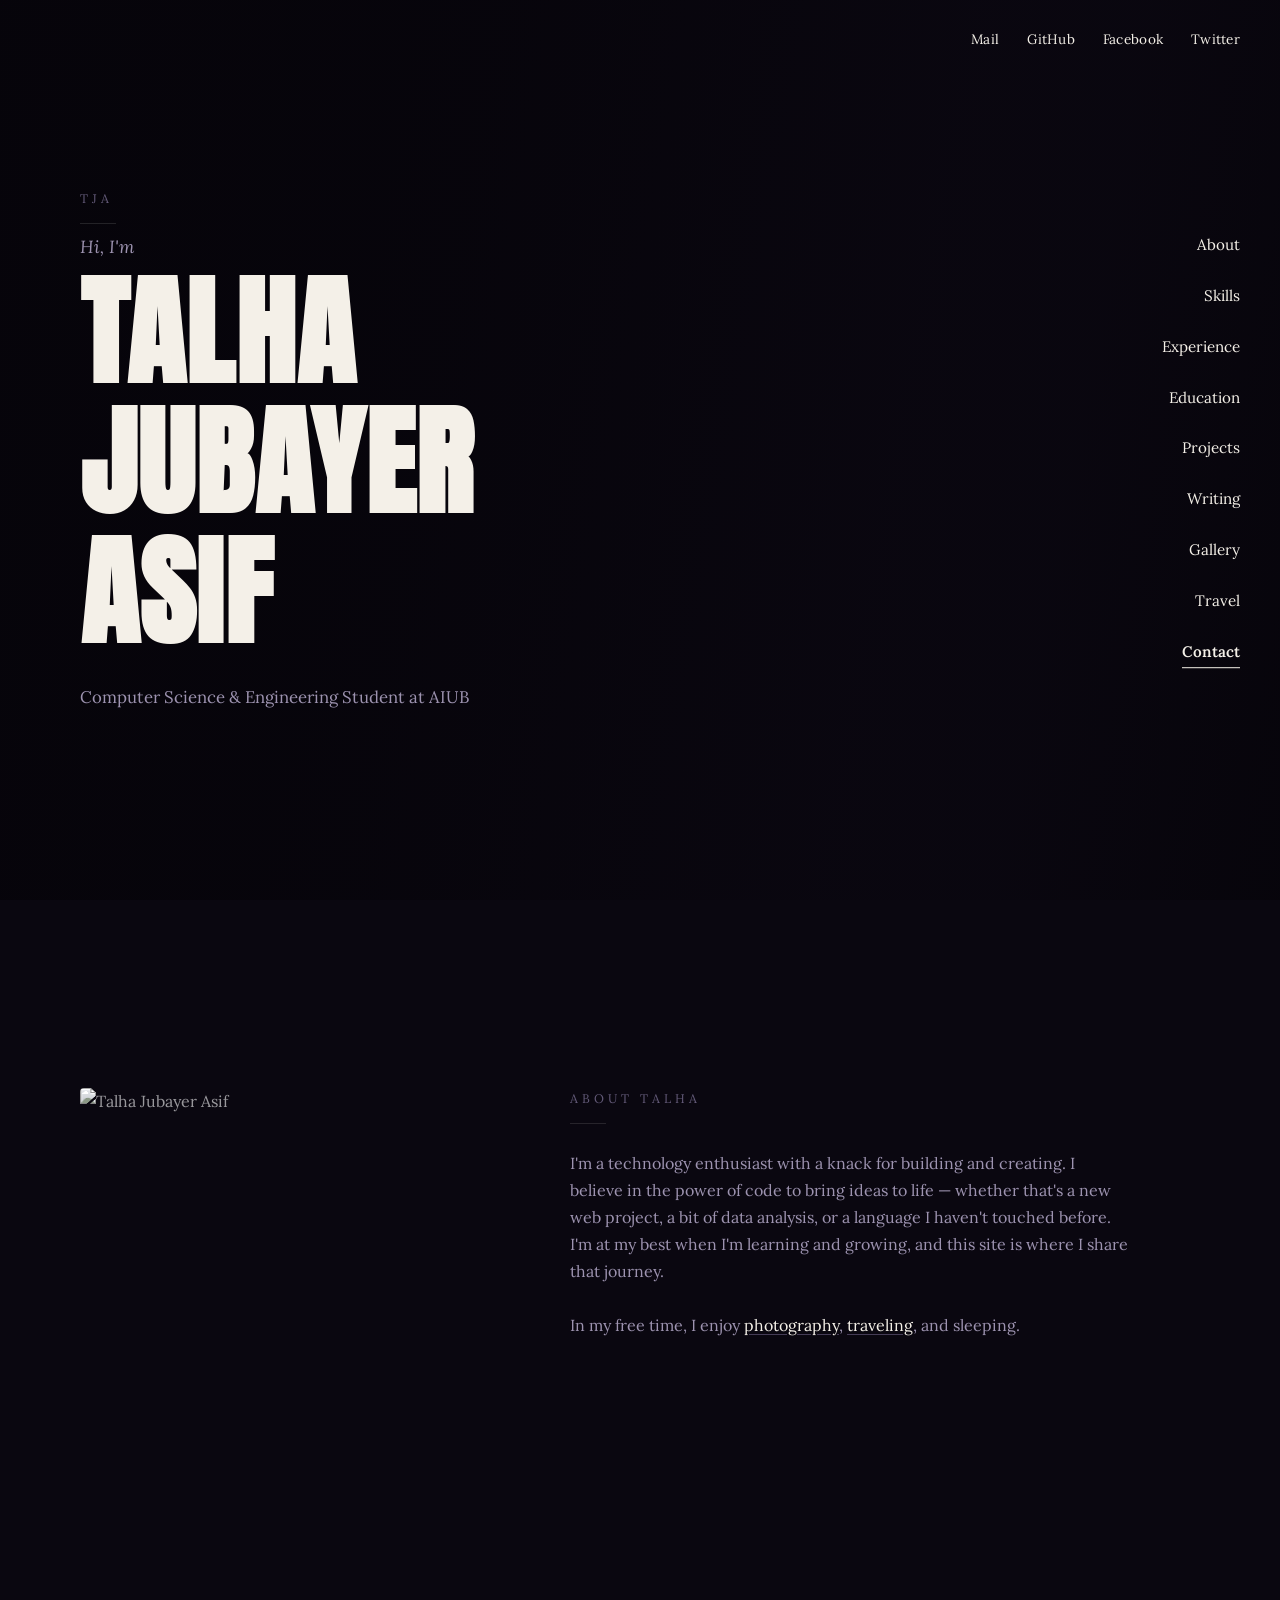
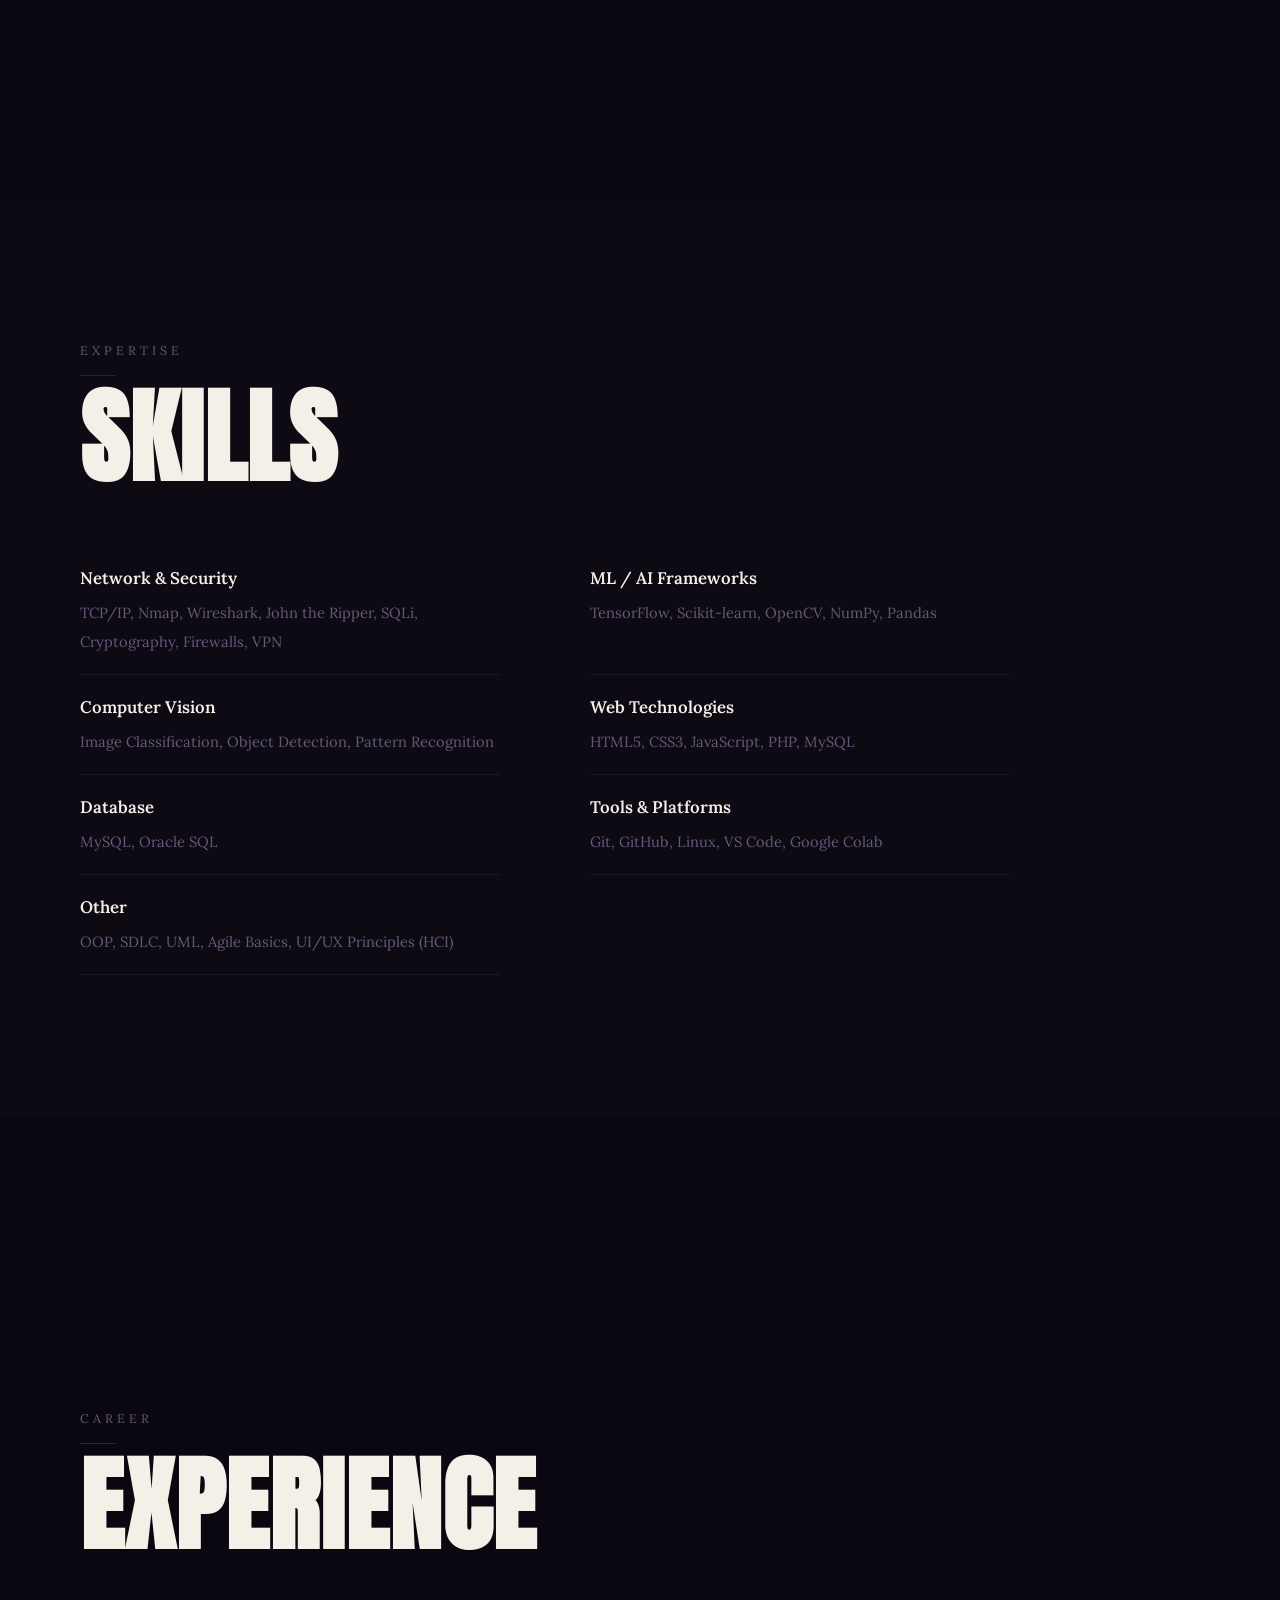
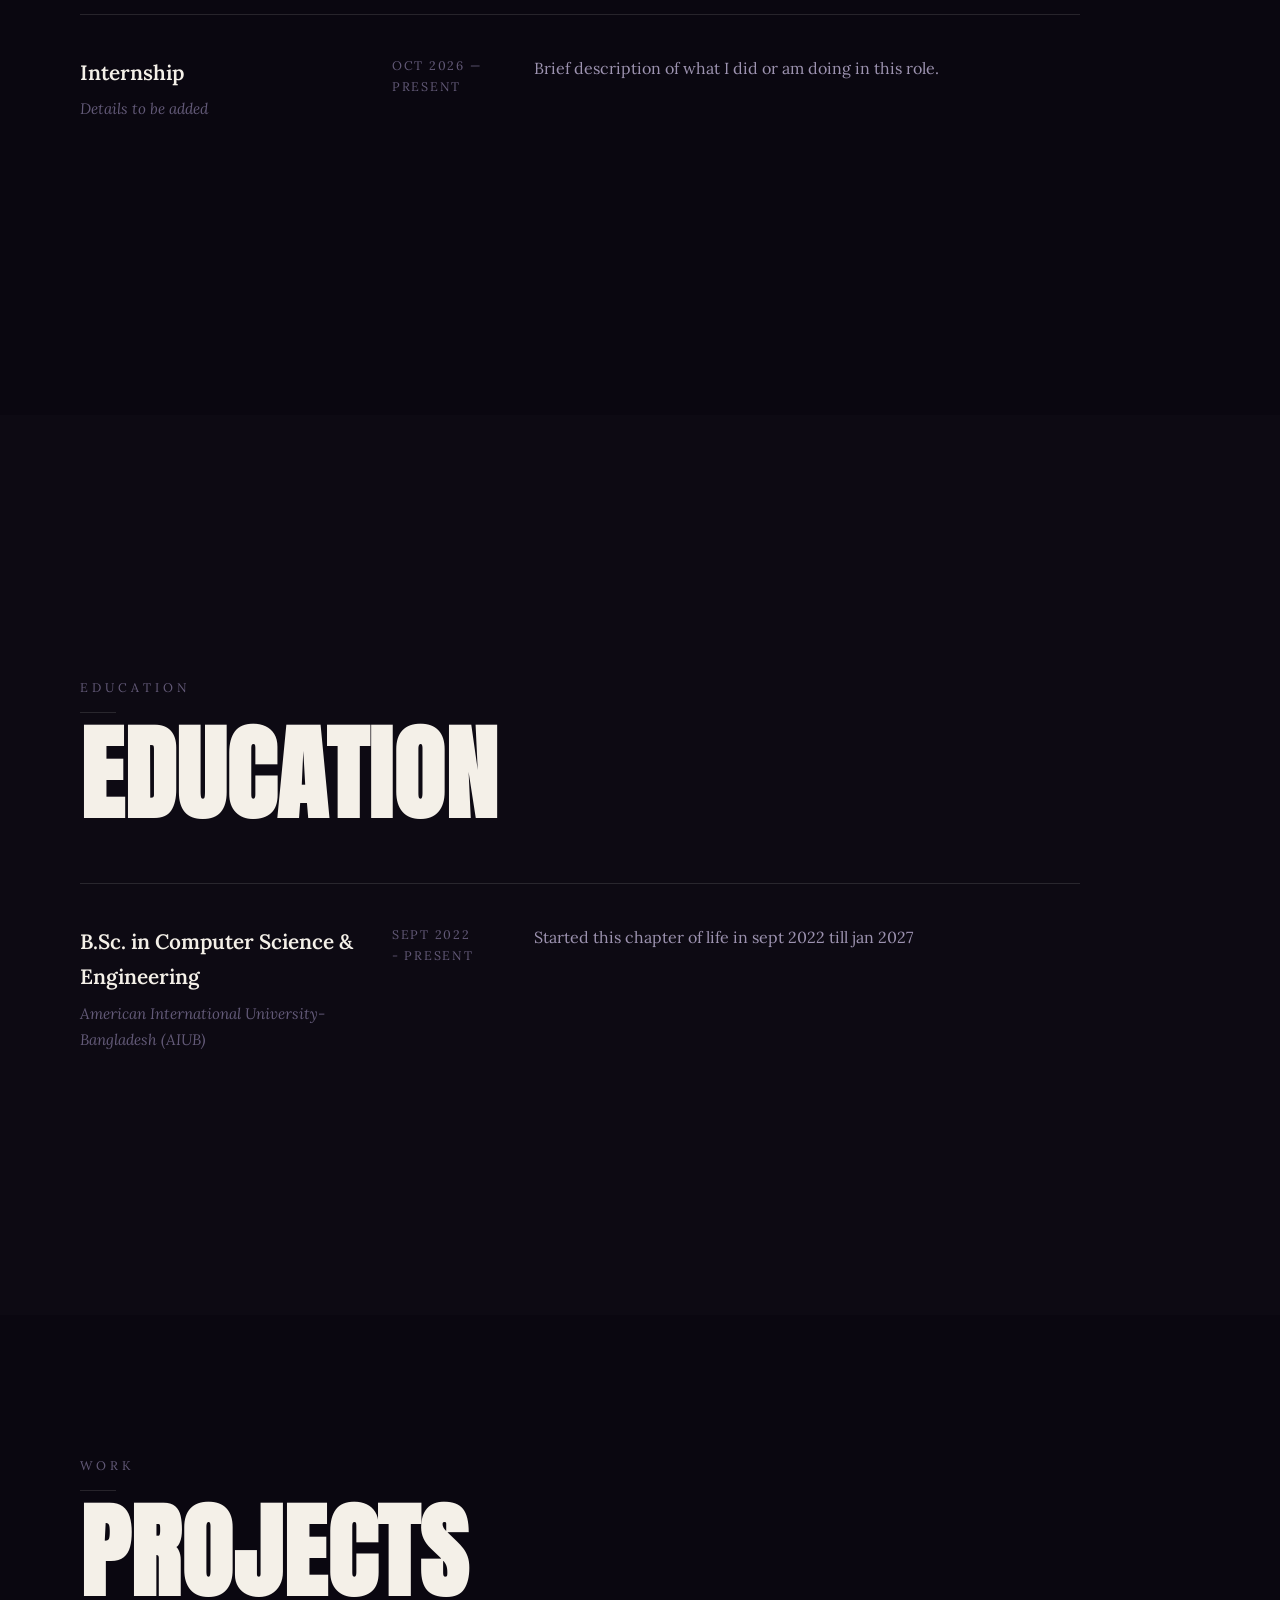
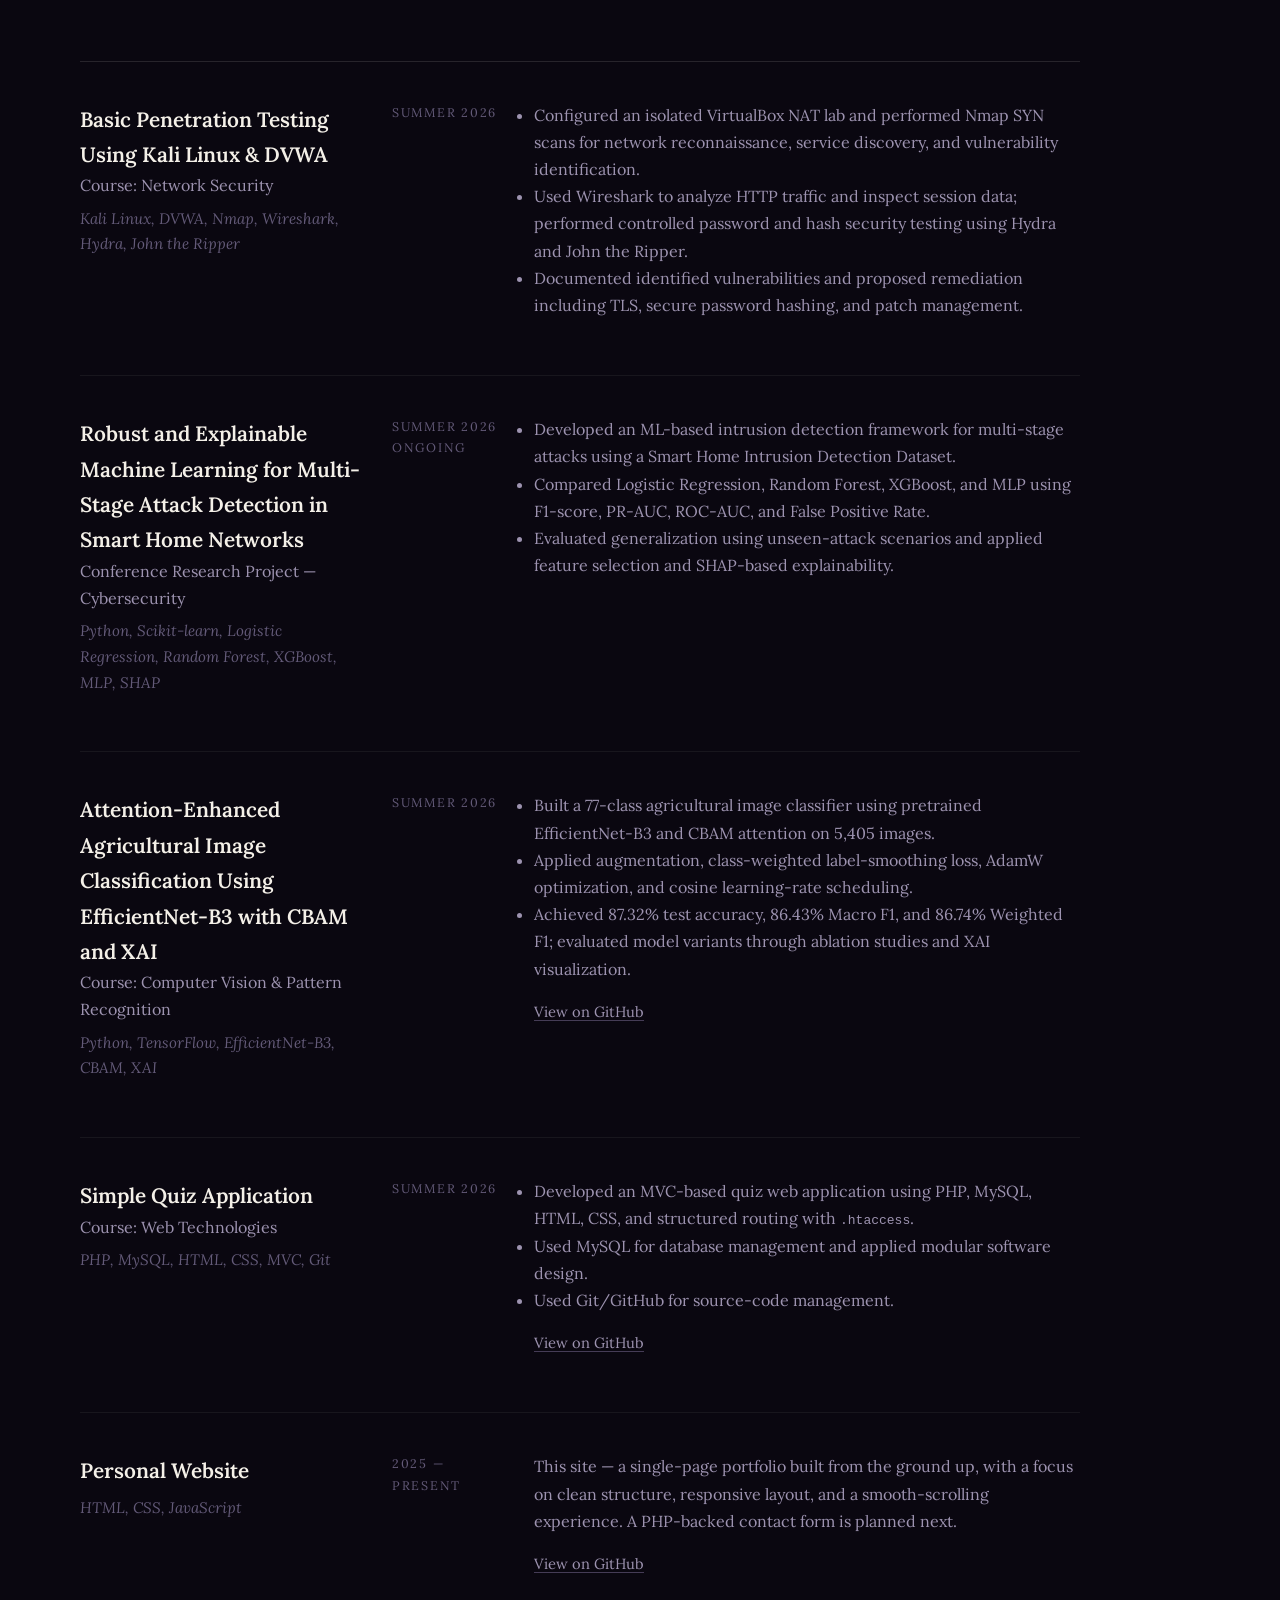
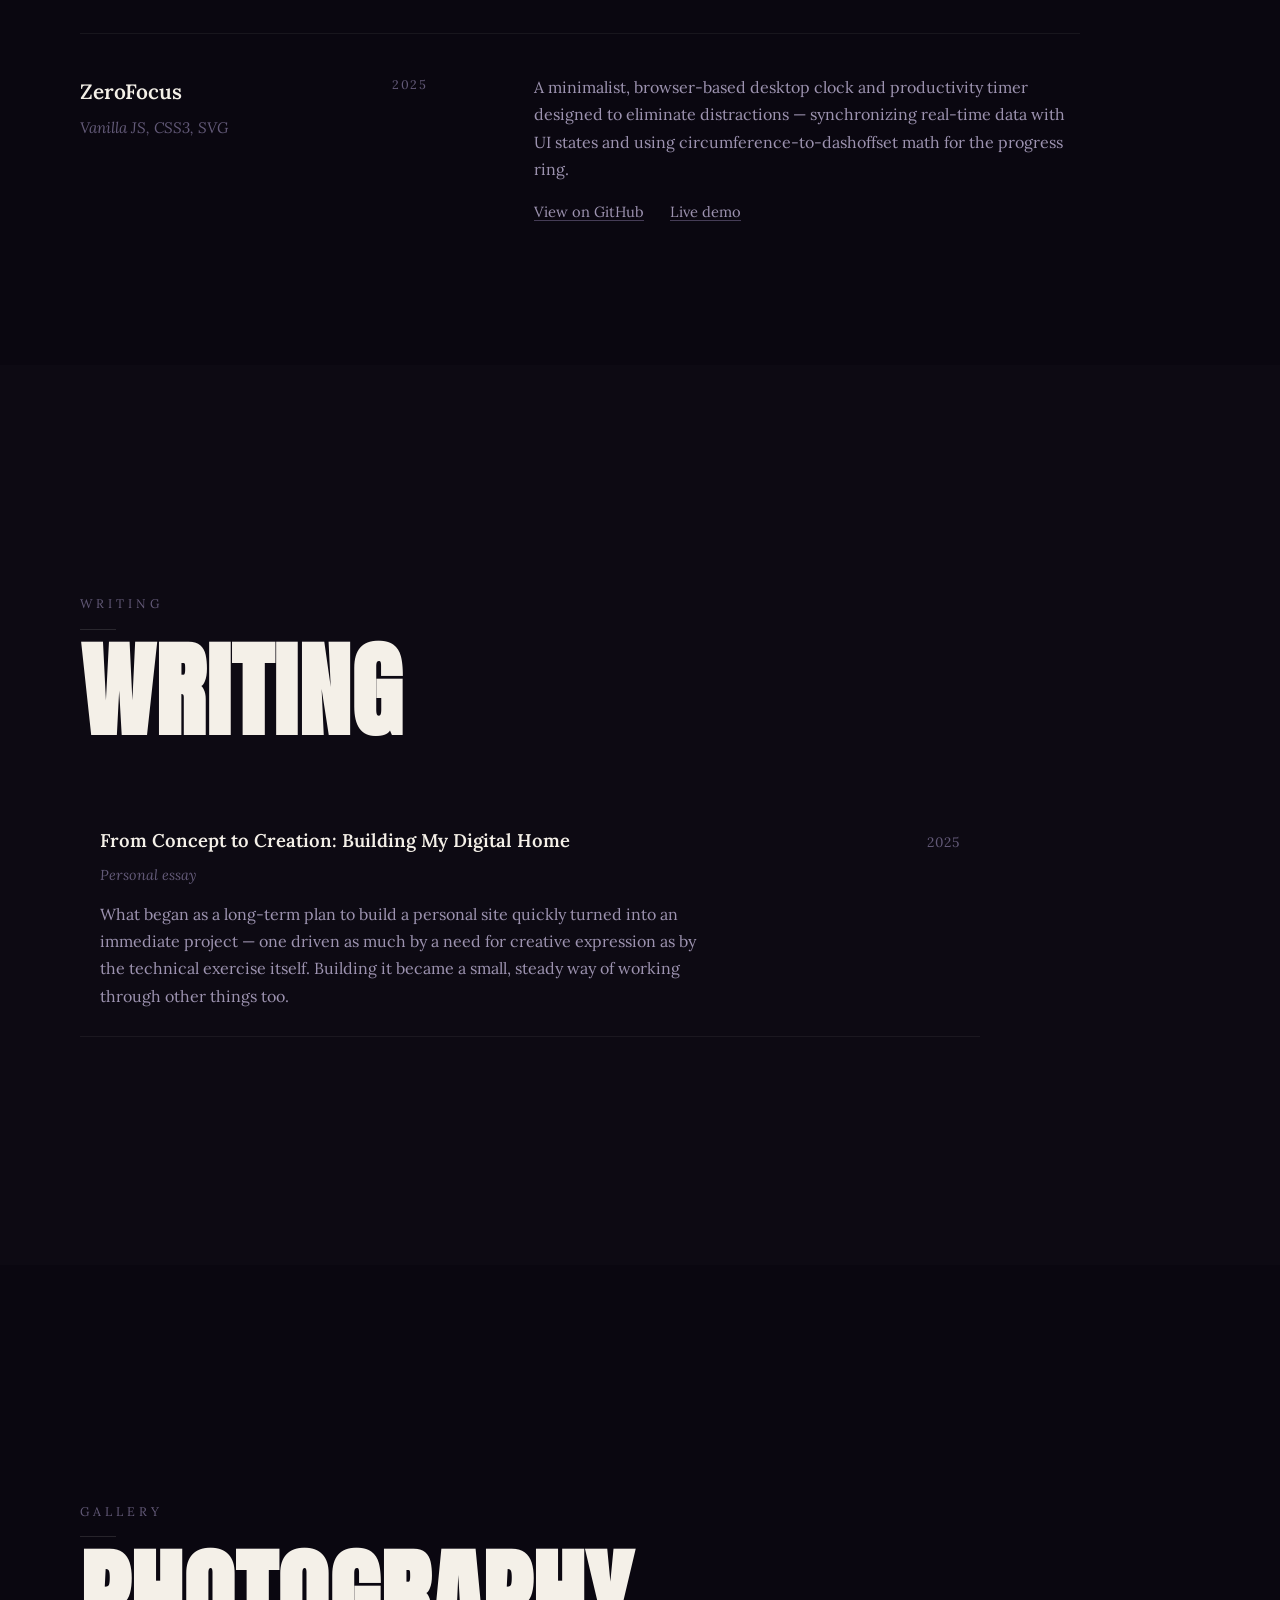
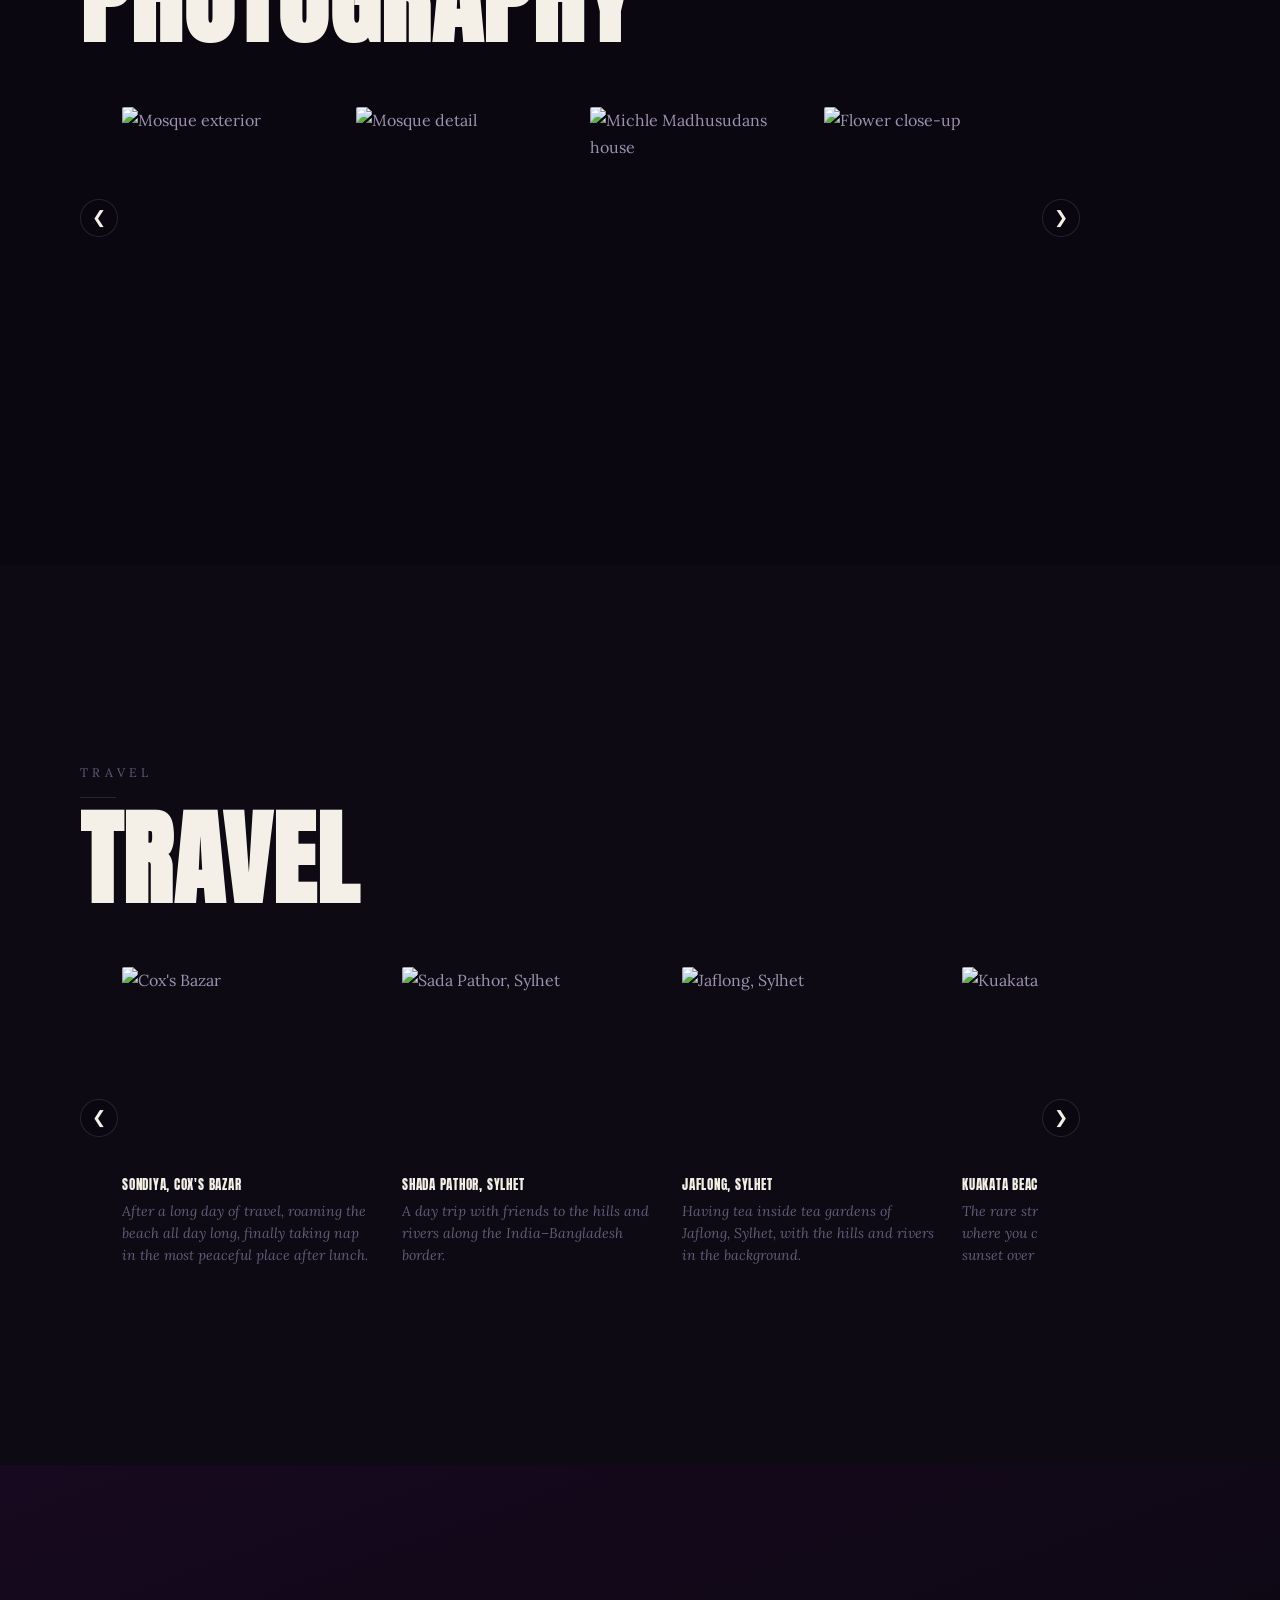
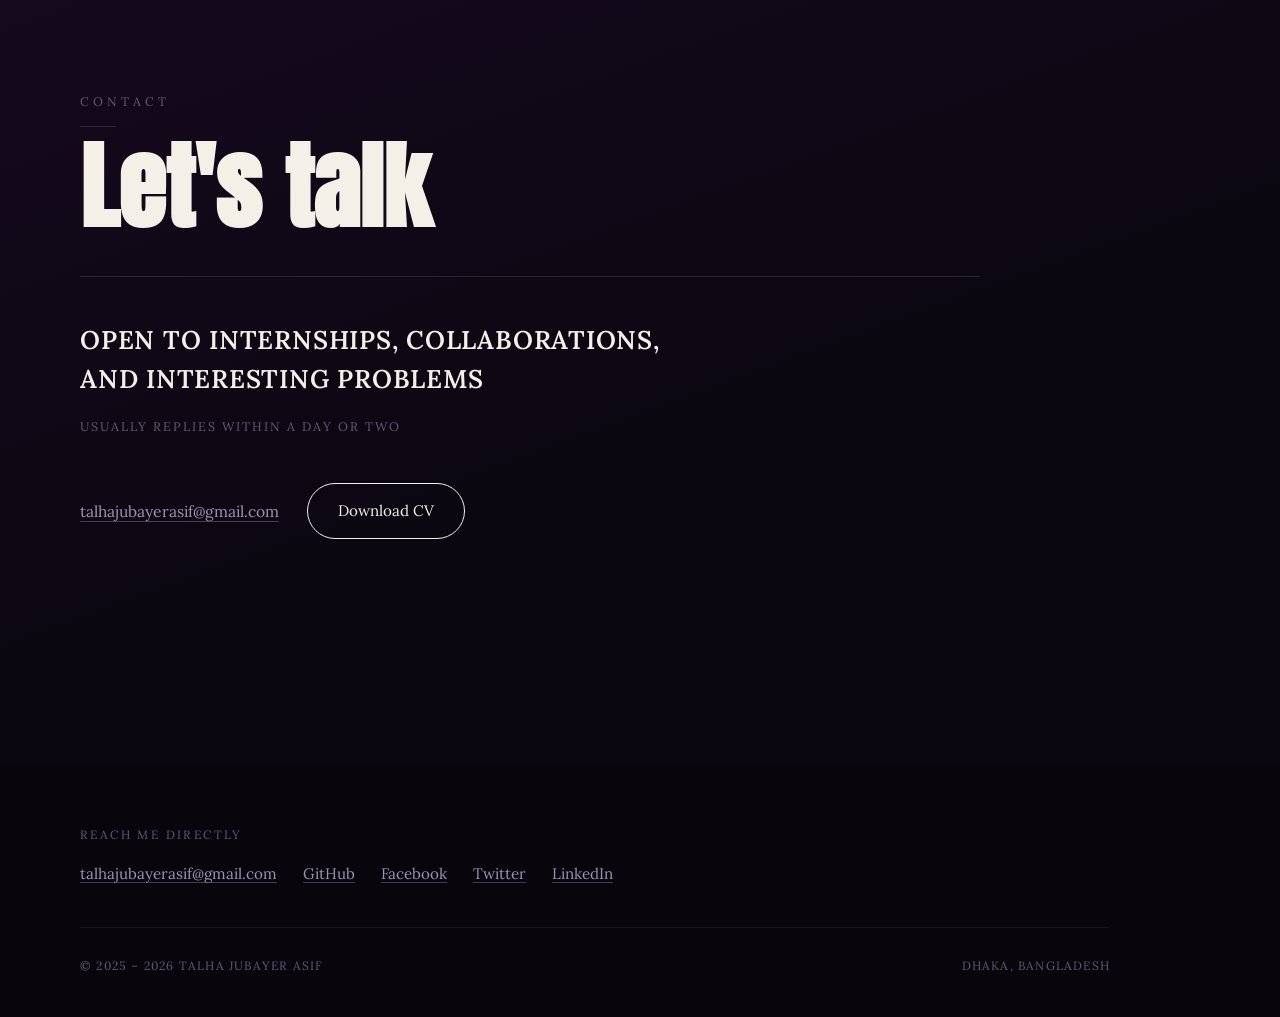
==== index.html @ 2d9beb04 "New style for personal website" ====
<!DOCTYPE html>
<html lang="en">
<head>
    <meta charset="UTF-8">
    <meta name="viewport" content="width=device-width, initial-scale=1.0">
    <title>Talha Jubayer Asif</title>
    <meta name="description" content="Personal portfolio of Talha Jubayer Asif — CSE student at AIUB, showcasing web projects including this site and ZeroFocus.">
    <meta property="og:title" content="Talha Jubayer Asif">
    <meta property="og:description" content="Personal portfolio showcasing my web projects and journey in technology.">
    <link rel="icon" type="image/png" href="images/logo.png">
    <link rel="stylesheet" href="Style.css">
</head>
<body>

    <!-- Top-right contact strip -->
    <div class="top-links">
        <a href="mailto:talhajubayerasif@gmail.com">Mail</a>
        <a href="https://github.com/talhajubayerasif" target="_blank">GitHub</a>
        <a href="https://www.facebook.com/fbtja" target="_blank">Facebook</a>
        <a href="https://twitter.com/tweetTJA" target="_blank">Twitter</a>
    </div>

    <!-- Desktop side navigation -->
    <nav class="side-nav">
        <a href="#about">About</a>
        <a href="#skills">Skills</a>
        <a href="#experience">Experience</a>
        <a href="#education">Education</a>
        <a href="#projects">Projects</a>
        <a href="#writing">Writing</a>
        <a href="#gallery">Gallery</a>
        <a href="#travel">Travel</a>
        <a href="#contact">Contact</a>
    </nav>

    <!-- Mobile navigation -->
    <nav class="mobile-nav">
        <a href="#about">About</a>
        <a href="#skills">Skills</a>
        <a href="#experience">Experience</a>
        <a href="#education">Education</a>
        <a href="#projects">Projects</a>
        <a href="#writing">Writing</a>
        <a href="#gallery">Gallery</a>
        <a href="#travel">Travel</a>
        <a href="#contact">Contact</a>
    </nav>

    <!-- Hero -->
    <section id="home">
        <div class="hero-inner">
            <span class="eyebrow hero-mark">TJA</span>
            <p class="hero-lead">Hi, I'm</p>
            <h1 class="hero-name">Talha<br>Jubayer<br>Asif</h1>
            <p class="hero-tagline">Computer Science & Engineering Student at AIUB</p>
        </div>
    </section>

    <!-- About -->
    <section id="about">
        <div class="about-layout">
            <div class="about-photo">
                <img src="images/Background.jpg" alt="Talha Jubayer Asif">
            </div>
            <div class="about-copy">
                <span class="eyebrow">About Talha</span>
                <p>I'm a technology enthusiast with a knack for building and creating. I believe in the power of code to bring ideas to life — whether that's a new web project, a bit of data analysis, or a language I haven't touched before. I'm at my best when I'm learning and growing, and this site is where I share that journey.</p>
                <p>In my free time, I enjoy <a class="inline-link" href="#gallery">photography</a>, <a class="inline-link" href="#travel">traveling</a>, and sleeping.</p>
            </div>
        </div>
    </section>

    <!-- Skills -->
    <section id="skills">
        <span class="eyebrow">Expertise</span>
        <h2 class="section-title">Skills</h2>
        <div class="skills-grid">
            <div class="skill-row">
                <strong>Network &amp; Security</strong>
                <span>TCP/IP, Nmap, Wireshark, John the Ripper, SQLi, Cryptography, Firewalls, VPN</span>
            </div>
            <div class="skill-row">
                <strong>ML / AI Frameworks</strong>
                <span>TensorFlow, Scikit-learn, OpenCV, NumPy, Pandas</span>
            </div>
            <div class="skill-row">
                <strong>Computer Vision</strong>
                <span>Image Classification, Object Detection, Pattern Recognition</span>
            </div>
            <div class="skill-row">
                <strong>Web Technologies</strong>
                <span>HTML5, CSS3, JavaScript, PHP, MySQL</span>
            </div>
            <div class="skill-row">
                <strong>Database</strong>
                <span>MySQL, Oracle SQL</span>
            </div>
            <div class="skill-row">
                <strong>Tools &amp; Platforms</strong>
                <span>Git, GitHub, Linux, VS Code, Google Colab</span>
            </div>
            <div class="skill-row">
                <strong>Other</strong>
                <span>OOP, SDLC, UML, Agile Basics, UI/UX Principles (HCI)</span>
            </div>
        </div>
    </section>

    <!-- Experience -->
    <section id="experience">
        <span class="eyebrow">Career</span>
        <h2 class="section-title">Experience</h2>
        <div class="entry-list">
            <div class="entry">
                <div>
                    <div class="entry-role">Internship</div>
                    <div class="entry-org">Details to be added</div>
                </div>
                <div class="entry-date">Oct 2026 —<br>Present</div>
                <div class="entry-body">
                    <p>Brief description of what I did or am doing in this role.</p>
                </div>
            </div>
        </div>
    </section>

    <!-- Education -->
    <section id="education">
        <span class="eyebrow">Education</span>
        <h2 class="section-title">Education</h2>
        <div class="entry-list">
            <div class="entry">
                <div>
                    <div class="entry-role">B.Sc. in Computer Science &amp; Engineering</div>
                    <div class="entry-org"><a href="https://www.aiub.edu" target="_blank">American International University-Bangladesh (AIUB)</style></a></div>
                </div>
                <div class="entry-date">Sept 2022<br> - Present</div>
                <div class="entry-body">
                    <p>Started this chapter of life in sept 2022 till jan 2027 </p>
                </div>
            </div>
        </div>
    </section>

    <!-- Projects -->
    <section id="projects">
        <span class="eyebrow">Work</span>
        <h2 class="section-title">Projects</h2>
        <div class="entry-list">
        <!-- Project 1 -->
        <div class="entry">
            <div>
                <div class="entry-role">
                    Basic Penetration Testing Using Kali Linux &amp; DVWA
                </div>

                <div class="project-context">
                    Course: Network Security
                </div>
                <div class="entry-org">
                    Kali Linux, DVWA, Nmap, Wireshark, Hydra, John the Ripper
                </div>
            </div>

            <div class="entry-date">
                Summer 2026
            </div>

            <div class="entry-body">
                <ul>
                    <li>
                        Configured an isolated VirtualBox NAT lab and performed
                        Nmap SYN scans for network reconnaissance, service
                        discovery, and vulnerability identification.
                    </li>
                    <li>
                        Used Wireshark to analyze HTTP traffic and inspect session
                        data; performed controlled password and hash security
                        testing using Hydra and John the Ripper.
                    </li>
                    <li>
                        Documented identified vulnerabilities and proposed
                        remediation including TLS, secure password hashing,
                        and patch management.
                    </li>
                </ul>
            </div>
        </div>

        <!-- Project 2 -->
        <div class="entry">
            <div>
                <div class="entry-role">
                    Robust and Explainable Machine Learning for Multi-Stage Attack Detection in Smart Home Networks
                </div>
                <div class="project-context">
                    Conference Research Project — Cybersecurity
                </div>
                <div class="entry-org">
                    Python, Scikit-learn, Logistic Regression, Random Forest, XGBoost, MLP, SHAP
                </div>
            </div>

            <div class="entry-date">
                Summer 2026<br>
                Ongoing
            </div>

            <div class="entry-body">
                <ul>
                    <li>
                        Developed an ML-based intrusion detection framework for
                        multi-stage attacks using a Smart Home Intrusion
                        Detection Dataset.
                    </li>
                    <li>
                        Compared Logistic Regression, Random Forest, XGBoost,
                        and MLP using F1-score, PR-AUC, ROC-AUC, and False
                        Positive Rate.
                    </li>
                    <li>
                        Evaluated generalization using unseen-attack scenarios
                        and applied feature selection and SHAP-based
                        explainability.
                    </li>
                </ul>
            </div>
        </div>


        <!-- Project 3 -->
        <div class="entry">
            <div>
                <div class="entry-role">
                    Attention-Enhanced Agricultural Image Classification Using EfficientNet-B3 with CBAM and XAI
                </div>
                <div class="project-context">
                    Course: Computer Vision &amp; Pattern Recognition
                </div>
                <div class="entry-org">
                    Python, TensorFlow, EfficientNet-B3, CBAM, XAI
                </div>
            </div>

            <div class="entry-date">
                Summer 2026
            </div>

            <div class="entry-body">
                <ul>
                    <li>
                        Built a 77-class agricultural image classifier using
                        pretrained EfficientNet-B3 and CBAM attention on
                        5,405 images.
                    </li>
                    <li>
                        Applied augmentation, class-weighted label-smoothing
                        loss, AdamW optimization, and cosine learning-rate
                        scheduling.
                    </li>
                    <li>
                        Achieved 87.32% test accuracy, 86.43% Macro F1, and
                        86.74% Weighted F1; evaluated model variants through
                        ablation studies and XAI visualization.
                    </li>
                </ul>

                <div class="entry-links">
                    <a href="https://github.com/talhajubayerasif/cvpr"
                       target="_blank"
                       rel="noopener noreferrer">
                        View on GitHub
                    </a>
                </div>
            </div>
        </div>
        <!-- Project 4 -->
        <div class="entry">
            <div>
                <div class="entry-role">
                    Simple Quiz Application
                </div>
                <div class="project-context">
                    Course: Web Technologies
                </div>
                <div class="entry-org">
                    PHP, MySQL, HTML, CSS, MVC, Git
                </div>
            </div>

            <div class="entry-date">
                Summer 2026
            </div>

            <div class="entry-body">
                <ul>
                    <li>
                        Developed an MVC-based quiz web application using PHP,
                        MySQL, HTML, CSS, and structured routing with
                        <code>.htaccess</code>.
                    </li>
                    <li>
                        Used MySQL for database management and applied modular
                        software design.
                    </li>
                    <li>
                        Used Git/GitHub for source-code management.
                    </li>
                </ul>

                <div class="entry-links">
                    <a href="https://github.com/talhajubayerasif/Simple-Quiz-App"
                       target="_blank"
                       rel="noopener noreferrer">
                        View on GitHub
                    </a>
                </div>
            </div>
        </div>
        <!-- Project 5 -->
        <div class="entry">
                <div>
                    <div class="entry-role">Personal Website</div>
                    <div class="entry-org">HTML, CSS, JavaScript</div>
                </div>
                <div class="entry-date">2025 —<br>Present</div>
                <div class="entry-body">
                    <p>This site — a single-page portfolio built from the ground up, with a focus on clean structure, responsive layout, and a smooth-scrolling experience. A PHP-backed contact form is planned next.</p>
                    <div class="entry-links">
                        <a href="https://github.com/talhajubayerasif/Website" target="_blank">View on GitHub</a>
                    </div>
                </div>
            </div>
            <!-- Project 6 -->
            <div class="entry">
                <div>
                    <div class="entry-role">ZeroFocus</div>
                    <div class="entry-org">Vanilla JS, CSS3, SVG</div>
                </div>
                <div class="entry-date">2025</div>
                <div class="entry-body">
                    <p>A minimalist, browser-based desktop clock and productivity timer designed to eliminate distractions — synchronizing real-time data with UI states and using circumference-to-dashoffset math for the progress ring.</p>
                    <div class="entry-links">
                        <a href="https://github.com/talhajubayerasif/zerofocus" target="_blank">View on GitHub</a>
                        <a href="https://talhajubayerasif.github.io/ZeroFocus/" target="_blank">Live demo</a>
                    </div>
                </div>
            </div>
        </div>
    </section>

    <!-- Writing / Blog -->
    <section id="writing">
        <span class="eyebrow">Writing</span>
        <h2 class="section-title">Writing</h2>
        <div class="writing-list">
            <div class="writing-row">
                <div class="writing-main">
                    <h3>From Concept to Creation: Building My Digital Home</h3>
                    <span class="writing-meta">Personal essay</span>
                    <p>What began as a long-term plan to build a personal site quickly turned into an immediate project — one driven as much by a need for creative expression as by the technical exercise itself. Building it became a small, steady way of working through other things too.</p>
                </div>
                <span class="writing-year">2025</span>
            </div>
        </div>
    </section>

    <!-- Gallery -->
    <section id="gallery">
        <span class="eyebrow">Gallery</span>
        <h2 class="section-title">Photography</h2>
        <div class="carousel-wrap">
            <button class="carousel-btn carousel-prev" id="galleryPrev" aria-label="Previous photos">&#10094;</button>
            <div class="gallery-grid">
            <div class="gallery-item" data-caption="Iconic view of the mosque from the rooftop of my apartment in Khulna.">
                <img src="images/gallery/mosjid.jpg" alt="Mosque exterior" loading="lazy">
            </div>
            <div class="gallery-item" data-caption="Evining light on the mosque's minaret, captured from a distance from D block Bashundhara, Dhaka.">
                <img src="images/gallery/mosjid2.jpg" alt="Mosque detail" loading="lazy">
            </div>
            <div class="gallery-item" data-caption="Michle Madhusudans house, a heritage site in Keshabpur, Jashore, Bangladesh.">
                <img src="images/gallery/modhu.jpg" alt="Michle Madhusudans house" loading="lazy">
            </div>
            <div class="gallery-item" data-caption="A single flower, shot close, just to notice the detail.">
                <img src="images/gallery/flower.jpg" alt="Flower close-up" loading="lazy">
            </div>
            <div class="gallery-item" data-caption="View of Umbrella Canteen and C building at AIUB campus on an ordinary day between classes.">
                <img src="images/gallery/aiub1.jpg" alt=" Umbrella Canteen and C building" loading="lazy">
            </div>
            <div class="gallery-item" data-caption="Another view of Umbrella Canteen seating area at AIUB — where most of couple's journey begins.">
                <img src="images/gallery/aiub2.jpg" alt="Another view of Umbrella Canteen seating area" loading="lazy">
            </div>
             <div class="gallery-item" data-caption="Sky doing most of the work at golden hour. Lalon shah bridge, Ishwardi, Bangladesh.">
                <img src="images/gallery/sunset.jpg" alt="Sunset" loading="lazy">
            </div>
             <div class="gallery-item" data-caption="A train waiting for departure in Khulna railway station — a moment of anticipation.">
                <img src="images/gallery/train.jpg" alt="Train" loading="lazy">
            </div>
             <div class="gallery-item" data-caption="A small toy, photographed like it mattered more than it should.">
                <img src="images/gallery/toy.jpg" alt="Toy still life" loading="lazy">
            </div>
             <div class="gallery-item" data-caption="Lighting of the minar of mosque at night, captured from a distance.">
                <img src="images/gallery/minar.jpg" alt="Lighting of the minar" loading="lazy">
            </div>
             <div class="gallery-item" data-caption="Wide open landscape, nothing in a hurry.">
                <img src="images/gallery/landscape.jpg" alt="Landscape" loading="lazy">
            </div>
             <div class="gallery-item" data-caption="An empty road, somewhere in my area.">
                <img src="images/gallery/road.jpeg" alt="Empty road" loading="lazy">
            </div>
            </div>
            <button class="carousel-btn carousel-next" id="galleryNext" aria-label="Next photos">&#10095;</button>
        </div>
    </section>

    <!-- Lightbox overlay -->
    <div id="lightbox" class="lightbox">
        <button id="lightboxClose" class="lightbox-close" aria-label="Close">&times;</button>
        <button id="lightboxPrev" class="lightbox-nav lightbox-prev" aria-label="Previous">&#10094;</button>
        <img id="lightboxImg" src="" alt="">
        <div id="lightboxCaption" class="lightbox-caption"></div>
        <button id="lightboxNext" class="lightbox-nav lightbox-next" aria-label="Next">&#10095;</button>
    </div>

    <!-- Travel -->
    <section id="travel">
        <span class="eyebrow">Travel</span>
        <h2 class="section-title">Travel</h2>
        <div class="carousel-wrap">
            <button class="carousel-btn carousel-prev" id="travelPrev" aria-label="Previous trips">&#10094;</button>
            <div class="travel-grid">
            <div class="travel-card">
                <div class="travel-item">
                    <img src="images/travel/sona4.webp" alt="Cox's Bazar" loading="lazy"
                         data-loc="Sondiya, Cox's Bazar" data-desc="After a long day of travel, roaming the beach all day long, finally taking nap in the most peaceful place after lunch.">
                </div>
                <div class="travel-info">
                    <span class="travel-loc">Sondiya, Cox's Bazar</span>
                    <p class="travel-desc">After a long day of travel, roaming the beach all day long, finally taking nap in the most peaceful place after lunch.</p>
                </div>
            </div>
            <div class="travel-card">
                <div class="travel-item">
                    <img src="images/travel/group1.jpg" alt="Sada Pathor, Sylhet" loading="lazy"
                         data-loc="Jaflong, Sylhet" data-desc="A day trip with friends to the hills and rivers along the India–Bangladesh border.">
                </div>
                <div class="travel-info">
                    <span class="travel-loc">Shada Pathor, Sylhet</span>
                    <p class="travel-desc">A day trip with friends to the hills and rivers along the India–Bangladesh border.</p>
                </div>
            </div>
            <div class="travel-card">
                <div class="travel-item">
                    <img src="images/travel/jaflong2.jpg" alt="Jaflong, Sylhet" loading="lazy"
                         data-loc="Sundarbans" data-desc="Having tea inside tea gardens of Jaflong, Sylhet, with the hills and rivers in the background.">
                </div>
                <div class="travel-info">
                    <span class="travel-loc">Jaflong, Sylhet</span>
                    <p class="travel-desc">Having tea inside tea gardens of Jaflong, Sylhet, with the hills and rivers in the background.</p>
                </div>
            </div>
            <div class="travel-card">
                <div class="travel-item">
                    <img src="images/travel/kuakata.jpg" alt="Kuakata Beach" loading="lazy"
                         data-loc="Kuakata Beach" data-desc="The rare stretch of Bangladeshi coast where you can watch both sunrise and sunset over open water.">
                </div>
                <div class="travel-info">
                    <span class="travel-loc">Kuakata Beach</span>
                    <p class="travel-desc">The rare stretch of Bangladeshi coast where you can watch both sunrise and sunset over open water.</p>
                </div>
            </div>
            </div>
            <button class="carousel-btn carousel-next" id="travelNext" aria-label="Next trips">&#10095;</button>
        </div>
    </section>

    <!-- Lightbox -->
    <div id="lightboxTravel" class="lightbox">
        <button id="lightboxCloseTravel" class="lightbox-close" aria-label="Close">&times;</button>
        <button id="lightboxPrevTravel" class="lightbox-nav lightbox-prev" aria-label="Previous">&#10094;</button>
        <img id="lightboxImgTravel" src="" alt="">
        <div id="lightboxCaptionTravel" class="lightbox-caption"></div>
        <button id="lightboxNextTravel" class="lightbox-nav lightbox-next" aria-label="Next">&#10095;</button>
    </div>


    <!-- Contact -->
    <section id="contact">
        <span class="eyebrow">Contact</span>
        <h2 class="contact-headline">Let's talk</h2>
        <p class="contact-statement">Open to internships, collaborations, and interesting problems</p>
        <span class="contact-sub">Usually replies within a day or two</span>
        <div class="contact-actions">
            <a class="contact-email" href="mailto:talhajubayerasif@gmail.com">talhajubayerasif@gmail.com</a>
            <a href="assets/Talha_Jubayer_Asif.pdf" class="resume-btn" download>Download CV</a>
        </div>
    </section>

    <!-- Footer -->
    <footer>
        <div class="footer-top">
            <div>
                <div class="footer-label">Reach me directly</div>
                <div class="footer-socials">
                    <a href="mailto:talhajubayerasif@gmail.com">talhajubayerasif@gmail.com</a>
                    <a href="https://github.com/talhajubayerasif" target="_blank">GitHub</a>
                    <a href="https://www.facebook.com/fbtja" target="_blank">Facebook</a>
                    <a href="https://twitter.com/tweetTJA" target="_blank">Twitter</a>
                    <a href="https://www.linkedin.com/in/talhajubayerasif/" target="_blank">LinkedIn</a>
                </div>
            </div>
        </div>
        <div class="footer-bottom">
            <span>&copy; 2025 – 2026 Talha Jubayer Asif</span>
            <span>Dhaka, Bangladesh</span>
        </div>
    </footer>

    <button id="backToTop" title="Back to Top" aria-label="Back to top">↑</button>

    <script src="Script.js"></script>
</body>
</html>
---- Style.css ----
/* =========================================================
   TALHA JUBAYER ASIF — portfolio
   Editorial / moody-dark redesign
   Display: Anton  |  Body: Lora
========================================================= */

@import url('https://fonts.googleapis.com/css2?family=Anton&family=Lora:ital,wght@0,400;0,500;0,600;1,400;1,500&display=swap');

* {
    margin: 0;
    padding: 0;
    box-sizing: border-box;
}

:root {
    --bg-void: #0a0710;
    --bg-panel: #0d0a13;
    --bg-glow: #241238;
    --line: rgba(245, 242, 236, 0.12);
    --line-soft: rgba(245, 242, 236, 0.06);
    --ink: #f4f0e8;
    --ink-dim: #9d93b0;
    --ink-faint: #635a78;
    --accent: #b39ddb;
    --accent-soft: rgba(179, 157, 219, 0.35);
    --font-display: 'Anton', 'Arial Narrow', sans-serif;
    --font-body: 'Lora', Georgia, serif;
    --nav-w: 150px;
}

html {
    scroll-behavior: smooth;
    scroll-padding-top: 20px;
}

@media (prefers-reduced-motion: reduce) {
    html { scroll-behavior: auto; }
}

body {
    background: var(--bg-void);
    color: var(--ink-dim);
    font-family: var(--font-body);
    line-height: 1.7;
    overflow-x: hidden;
}

a {
    color: inherit;
    text-decoration: none;
}

img { max-width: 100%; display: block; }

::selection {
    background: var(--accent-soft);
    color: var(--ink);
}

/* =========================================================
   TOP-RIGHT SOCIAL STRIP
========================================================= */
.top-links {
    position: fixed;
    top: 28px;
    right: 40px;
    z-index: 500;
    display: flex;
    gap: 28px;
    font-size: 0.85rem;
    letter-spacing: 0.02em;
    color: var(--ink);
}

.top-links a {
    color: var(--ink);
    transition: color 0.25s ease;
    cursor: pointer;
}

.top-links a:hover,
.top-links a:focus-visible {
    color: var(--ink-faint);
}

/* =========================================================
   SIDE NAVIGATION (desktop)
========================================================= */
.side-nav {
    position: fixed;
    top: 50%;
    right: 40px;
    transform: translateY(-50%);
    z-index: 500;
    display: flex;
    flex-direction: column;
    align-items: flex-end;
    gap: 22px;
}

.side-nav a {
    position: relative;
    font-size: 0.95rem;
    color: var(--ink);
    padding-bottom: 3px;
    transition: color 0.25s ease;
}

.side-nav a::after {
    content: "";
    position: absolute;
    left: 0;
    right: 0;
    bottom: 0;
    height: 1px;
    background: var(--ink);
    transform: scaleX(0);
    transform-origin: right;
    transition: transform 0.3s ease;
}

.side-nav a:hover {
    color: var(--accent);
}

.side-nav a.active {
    color: var(--ink);
    font-weight: 600;
}

.side-nav a.active::after {
    transform: scaleX(1);
}

/* Mobile top bar (replaces side-nav under 900px) */
.mobile-nav {
    display: none;
}

/* =========================================================
   FOCUS STATES
========================================================= */
a:focus-visible,
button:focus-visible {
    outline: 1px solid var(--accent);
    outline-offset: 4px;
}

/* =========================================================
   SECTION SHELL
========================================================= */
section {
    position: relative;
    padding: 140px var(--nav-w) 140px 80px;
    min-height: 100vh;
    display: flex;
    flex-direction: column;
    justify-content: center;
    background: var(--bg-panel);
}

section:nth-of-type(even) {
    background: var(--bg-void);
}

.eyebrow {
    display: block;
    font-size: 0.78rem;
    letter-spacing: 0.32em;
    text-transform: uppercase;
    color: var(--ink-faint);
    margin-bottom: 14px;
}

.eyebrow::after {
    content: "";
    display: block;
    width: 36px;
    height: 1px;
    background: var(--line);
    margin-top: 14px;
}

.section-title {
    font-family: var(--font-display);
    text-transform: uppercase;
    font-size: clamp(3rem, 9vw, 6.5rem);
    line-height: 0.92;
    letter-spacing: 0.01em;
    color: var(--ink);
    margin-bottom: 60px;
}

.section-intro {
    max-width: 620px;
}

/* =========================================================
   HERO
========================================================= */
#home {
    padding: 0;
    min-height: 100vh;
    display: flex;
    align-items: flex-start;
    justify-content: center;
    background: url('images/chill.jpg') center right / cover no-repeat;
}

#home::before {
    content: "";
    position: absolute;
    inset: 0;
    background: linear-gradient(
        100deg,
        rgba(6, 4, 10, 0.95) 0%,
        rgba(6, 4, 10, 0.85) 28%,
        rgba(6, 4, 10, 0.5) 48%,
        rgba(6, 4, 10, 0.1) 68%,
        rgba(6, 4, 10, 0.15) 80%,
        rgba(6, 4, 10, 0.8) 100%
    );
}

.hero-inner {
    position: relative;
    z-index: 1;
    padding: 0 80px;
    max-width: 760px;
}

.hero-mark {
    margin-bottom: 8px;
}

.hero-lead {
    font-style: italic;
    font-size: 1.1rem;
    color: var(--ink-dim);
    margin-bottom: 6px;
}

.hero-name {
    font-family: var(--font-display);
    text-transform: uppercase;
    color: var(--ink);
    font-size: clamp(3.2rem, 10vw, 7.5rem);
    line-height: 1.08;
    letter-spacing: 0.01em;
}

.hero-tagline {
    margin-top: 26px;
    max-width: 480px;
    font-size: 1.05rem;
    color: var(--ink-dim);
    text-align: left;
}

/* =========================================================
   ABOUT
========================================================= */
#about .about-layout {
    display: grid;
    grid-template-columns: minmax(260px, 420px) 1fr;
    gap: 70px;
    align-items: start;
    max-width: 1100px;
}

.about-photo {
    aspect-ratio: 4 / 5;
    overflow: hidden;
    border-radius: 4px;
}

.about-photo img {
    width: 100%;
    height: 100%;
    object-fit: cover;
    filter: grayscale(0.85) contrast(1.05);
}

.about-copy > * + * {
    margin-top: 26px;
}

.about-copy h3 {
    font-family: var(--font-body);
    font-style: italic;
    font-weight: 500;
    font-size: 1.05rem;
    color: var(--ink);
}

.about-copy p {
    max-width: 60ch;
    color: var(--ink-dim);
}

.about-copy .edu-line {
    color: var(--ink-dim);
}

.about-copy .edu-line strong {
    color: var(--ink);
    font-weight: 600;
}

.about-copy .edu-line a {
    text-decoration: underline;
    text-decoration-color: var(--accent-soft);
    text-underline-offset: 3px;
}

.inline-link {
    color: var(--ink);
    text-decoration: underline;
    text-decoration-color: var(--accent-soft);
    text-underline-offset: 3px;
    transition: color 0.2s ease, text-decoration-color 0.2s ease;
}

.inline-link:hover {
    color: var(--accent);
    text-decoration-color: var(--accent);
}

/* =========================================================
   TWO-COLUMN LIST (Skills)
========================================================= */
.skills-grid {
    display: grid;
    grid-template-columns: repeat(2, minmax(0, 420px));
    gap: 0 90px;
    max-width: 950px;
}

.skills-grid .skill-row {
    padding: 18px 0;
    border-bottom: 1px solid var(--line-soft);
    color: var(--ink-dim);
    font-size: 1.05rem;
}

.skills-grid .skill-row strong {
    display: block;
    color: var(--ink);
    font-family: var(--font-body);
    font-weight: 600;
    margin-bottom: 6px;
}

.skills-grid .skill-row span {
    font-size: 0.92rem;
    color: var(--ink-faint);
}

/* =========================================================
   ENTRY LAYOUT (Experience / Education / Projects)
========================================================= */
.entry-list {
    display: flex;
    flex-direction: column;
    gap: 56px;
    max-width: 1000px;
}

.entry {
    display: grid;
    grid-template-columns: minmax(200px, 280px) 110px 1fr;
    gap: 32px;
    padding-top: 40px;
    border-top: 1px solid var(--line-soft);
}

.entry:first-child {
    border-top: 1px solid var(--line);
}

.entry-role {
    font-family: var(--font-body);
    font-weight: 600;
    font-size: 1.3rem;
    color: var(--ink);
}

.entry-org {
    margin-top: 6px;
    font-style: italic;
    color: var(--ink-faint);
    font-size: 0.95rem;
}

.entry-date {
    font-size: 0.78rem;
    letter-spacing: 0.14em;
    text-transform: uppercase;
    color: var(--ink-faint);
    white-space: nowrap;
}

.entry-body p {
    max-width: 60ch;
    color: var(--ink-dim);
}

.entry-tags {
    display: flex;
    flex-wrap: wrap;
    gap: 10px;
    margin-top: 18px;
}

.entry-tags span {
    font-size: 0.8rem;
    padding: 6px 14px;
    border: 1px solid var(--accent-soft);
    border-radius: 999px;
    color: var(--ink-dim);
}

.entry-links a {
    display: inline-block;
    margin-top: 16px;
    margin-right: 22px;
    font-size: 0.92rem;
    text-decoration: underline;
    text-decoration-color: var(--accent-soft);
    text-underline-offset: 3px;
    color: var(--ink-dim);
}

.entry-links a:hover { color: var(--ink); }

.entry-photo {
    grid-column: 1 / 2;
    aspect-ratio: 4 / 3;
    overflow: hidden;
    border-radius: 4px;
    margin-top: 4px;
}

.entry-photo img {
    width: 100%;
    height: 100%;
    object-fit: cover;
    filter: grayscale(0.85) contrast(1.05);
}

@media (max-width: 900px) {
    .entry {
        grid-template-columns: 1fr;
        gap: 10px;
    }
    .entry-date { order: -1; }
}

/* =========================================================
   WRITING (blog) — list rows
========================================================= */
.writing-list {
    max-width: 900px;
}

.writing-row {
    position: relative;
    display: flex;
    justify-content: space-between;
    align-items: baseline;
    gap: 24px;
    padding: 26px 20px;
    border-bottom: 1px solid var(--line-soft);
    transition: background-color 0.25s ease;
}

.writing-row:hover {
    background: rgba(245, 242, 236, 0.03);
}

.writing-main h3 {
    font-family: var(--font-body);
    font-weight: 600;
    font-size: 1.15rem;
    color: var(--ink);
}

.writing-main .writing-meta {
    display: block;
    margin-top: 6px;
    font-style: italic;
    font-size: 0.9rem;
    color: var(--ink-faint);
}

.writing-main p {
    margin-top: 14px;
    max-width: 60ch;
    text-align: left;
}

.writing-year {
    flex-shrink: 0;
    font-size: 0.85rem;
    letter-spacing: 0.08em;
    color: var(--ink-faint);
}

/* =========================================================
   GALLERY
========================================================= */
.carousel-wrap {
    position: relative;
    max-width: 1000px;
    padding: 0 42px;
}

.carousel-btn {
    position: absolute;
    top: 50%;
    transform: translateY(-50%);
    z-index: 5;
    width: 38px;
    height: 38px;
    border-radius: 50%;
    border: 1px solid var(--line);
    background: rgba(10, 7, 16, 0.75);
    color: var(--ink);
    font-size: 1.05rem;
    line-height: 1;
    cursor: pointer;
    display: flex;
    align-items: center;
    justify-content: center;
    transition: border-color 0.2s ease, background 0.2s ease;
}

.carousel-btn:hover {
    border-color: var(--accent);
    background: rgba(10, 7, 16, 0.92);
}

.carousel-prev { left: 0; }
.carousel-next { right: 0; }

.gallery-grid {
    display: flex;
    gap: 14px;
    overflow-x: auto;
    scroll-snap-type: x mandatory;
    scroll-behavior: smooth;
    -webkit-overflow-scrolling: touch;
    scrollbar-width: none;
    padding-bottom: 2px;
}

.gallery-grid::-webkit-scrollbar { display: none; }

.gallery-item {
    position: relative;
    overflow: hidden;
    flex: 0 0 auto;
    width: 220px;
    aspect-ratio: 1 / 1;
    cursor: pointer;
    border-radius: 2px;
    scroll-snap-align: start;
}

.gallery-item img {
    width: 100%;
    height: 100%;
    object-fit: cover;
    transition: transform 0.4s ease;
}

.gallery-item:hover img {
    transform: scale(1.06);
}

/* Description overlaid on the photo itself, revealed on hover/focus/tap */
.gallery-item::after {
    content: attr(data-caption);
    position: absolute;
    inset: auto 0 0 0;
    padding: 28px 12px 12px;
    background: linear-gradient(to top, rgba(5, 3, 8, 0.92), rgba(5, 3, 8, 0.55) 55%, rgba(5, 3, 8, 0));
    color: var(--ink);
    font-family: var(--font-body);
    font-size: 0.8rem;
    font-style: italic;
    line-height: 1.45;
    opacity: 0;
    transform: translateY(8px);
    transition: opacity 0.3s ease, transform 0.3s ease;
    pointer-events: none;
}

.gallery-item:hover::after,
.gallery-item:focus-within::after,
.gallery-item.show-caption::after {
    opacity: 1;
    transform: translateY(0);
}

@media (max-width: 768px) {
    .carousel-wrap { padding: 0 34px; }
    .carousel-btn { width: 32px; height: 32px; font-size: 0.9rem; }
    .gallery-item { width: 62vw; max-width: 220px; }
}

/* Lightbox */
.lightbox {
    display: none;
    position: fixed;
    inset: 0;
    background: rgba(5, 3, 8, 0.94);
    z-index: 3000;
    align-items: center;
    justify-content: center;
}

.lightbox.active { display: flex; }

.lightbox img {
    max-width: 85%;
    max-height: 85%;
    border-radius: 4px;
    box-shadow: 0 20px 60px rgba(0, 0, 0, 0.6);
}

.lightbox-close,
.lightbox-nav {
    position: absolute;
    background: none;
    border: none;
    color: var(--ink);
    cursor: pointer;
}

.lightbox-close {
    top: 24px;
    right: 34px;
    font-size: 2.2rem;
    line-height: 1;
}

.lightbox-nav {
    top: 50%;
    transform: translateY(-50%);
    font-size: 1.4rem;
    padding: 12px 16px;
    border: 1px solid var(--line);
    border-radius: 50%;
    transition: border-color 0.2s ease;
}

.lightbox-nav:hover { border-color: var(--accent); }
.lightbox-prev { left: 24px; }
.lightbox-next { right: 24px; }

/* =========================================================
   TRAVEL
========================================================= */
.travel-grid {
    display: flex;
    gap: 20px;
    overflow-x: auto;
    scroll-snap-type: x mandatory;
    scroll-behavior: smooth;
    -webkit-overflow-scrolling: touch;
    scrollbar-width: none;
    padding-bottom: 2px;
}
.travel-grid::-webkit-scrollbar { display: none; }
.travel-card {
    display: flex;
    flex-direction: column;
    flex: 0 0 auto;
    width: 260px;
    scroll-snap-align: start;
}
.travel-item {
    overflow: hidden;
    aspect-ratio: 4 / 3;
    cursor: pointer;
    border-radius: 2px;
}
.travel-item img {
    width: 100%;
    height: 100%;
    object-fit: cover;
    transition: transform 0.4s ease;
}
.travel-card:hover .travel-item img {
    transform: scale(1.06);
}
.travel-info {
    margin-top: 12px;
    padding-right: 6px;
}
.travel-loc {
    display: block;
    font-family: var(--font-display);
    font-size: 0.8rem;
    letter-spacing: 0.06em;
    text-transform: uppercase;
    color: var(--ink);
}
.travel-desc {
    margin-top: 5px;
    font-size: 0.88rem;
    line-height: 1.55;
    font-style: italic;
    color: var(--ink-faint);
}
@media (max-width: 768px) {
    .travel-card { width: 72vw; max-width: 260px; }
}

/* Caption shown under the enlarged photo in a lightbox (gallery + travel) */
.lightbox-caption {
    position: absolute;
    bottom: 32px;
    left: 50%;
    transform: translateX(-50%);
    width: 90%;
    max-width: 520px;
    text-align: center;
    pointer-events: none;
}
.lightbox-caption .cap-loc {
    display: block;
    font-family: var(--font-display);
    font-size: 0.9rem;
    letter-spacing: 0.06em;
    text-transform: uppercase;
    color: var(--ink);
}
.lightbox-caption .cap-desc {
    display: block;
    margin-top: 6px;
    font-size: 0.85rem;
    font-style: italic;
    line-height: 1.5;
    color: var(--ink-dim);
}

/* =========================================================
   CONTACT
========================================================= */
#contact {
    background: linear-gradient(160deg, #17091f 0%, #0a0710 65%);
}

.contact-headline {
    font-family: var(--font-display);
    color: var(--ink);
    font-size: clamp(3rem, 9vw, 6rem);
    text-transform: none;
    line-height: 0.95;
    max-width: 900px;
    border-bottom: 1px solid var(--line);
    padding-bottom: 44px;
    margin-bottom: 44px;
}

.contact-statement {
    font-family: var(--font-body);
    font-weight: 600;
    text-transform: uppercase;
    letter-spacing: 0.03em;
    font-size: clamp(1.1rem, 2.4vw, 1.6rem);
    color: var(--ink);
    max-width: 640px;
    line-height: 1.5;
}

.contact-sub {
    margin-top: 18px;
    font-size: 0.78rem;
    letter-spacing: 0.16em;
    text-transform: uppercase;
    color: var(--ink-faint);
}

.contact-actions {
    margin-top: 46px;
    display: flex;
    flex-wrap: wrap;
    align-items: center;
    gap: 28px;
}

.resume-btn {
    display: inline-flex;
    align-items: center;
    gap: 10px;
    padding: 14px 30px;
    border: 1px solid var(--ink);
    color: var(--ink);
    font-size: 0.95rem;
    border-radius: 999px;
    transition: background-color 0.25s ease, color 0.25s ease;
}

.resume-btn:hover {
    background: var(--ink);
    color: var(--bg-void);
}

.contact-email {
    font-size: 0.98rem;
    text-decoration: underline;
    text-decoration-color: var(--accent-soft);
    text-underline-offset: 4px;
    color: var(--ink-dim);
}

.contact-email:hover { color: var(--ink); }

/* =========================================================
   FOOTER
========================================================= */
footer {
    background: #08050d;
    padding: 60px 80px 40px;
    padding-right: calc(var(--nav-w) + 20px);
}

.footer-top {
    display: flex;
    flex-wrap: wrap;
    justify-content: space-between;
    gap: 20px;
    padding-bottom: 40px;
    border-bottom: 1px solid var(--line-soft);
}

.footer-label {
    font-size: 0.75rem;
    letter-spacing: 0.2em;
    text-transform: uppercase;
    color: var(--ink-faint);
    margin-bottom: 16px;
}

.footer-socials {
    display: flex;
    gap: 26px;
    flex-wrap: wrap;
}

.footer-socials a {
    text-decoration: underline;
    text-decoration-color: var(--accent-soft);
    text-underline-offset: 3px;
    color: var(--ink-dim);
    font-size: 0.95rem;
}

.footer-socials a:hover { color: var(--ink); }

.footer-bottom {
    margin-top: 28px;
    display: flex;
    flex-wrap: wrap;
    justify-content: space-between;
    gap: 12px;
    font-size: 0.75rem;
    letter-spacing: 0.1em;
    text-transform: uppercase;
    color: var(--ink-faint);
}

/* =========================================================
   BACK TO TOP
========================================================= */
#backToTop {
    position: fixed;
    bottom: 30px;
    right: 30px;
    z-index: 900;
    width: 44px;
    height: 44px;
    border-radius: 50%;
    border: 1px solid var(--line);
    background: rgba(13, 10, 19, 0.8);
    color: var(--ink);
    font-size: 1.1rem;
    cursor: pointer;
    opacity: 0;
    pointer-events: none;
    transition: opacity 0.3s ease, border-color 0.3s ease;
}

#backToTop.active {
    opacity: 1;
    pointer-events: auto;
}

#backToTop:hover {
    border-color: var(--accent);
}

/* =========================================================
   RESPONSIVE
========================================================= */
@media (max-width: 900px) {
    :root { --nav-w: 0px; }

    .side-nav { display: none; }

    .mobile-nav {
        display: flex;
        position: sticky;
        top: 0;
        z-index: 500;
        background: rgba(10, 7, 16, 0.92);
        backdrop-filter: blur(6px);
        overflow-x: auto;
        gap: 22px;
        padding: 16px 24px;
        border-bottom: 1px solid var(--line-soft);
    }

    .mobile-nav a {
        flex-shrink: 0;
        font-size: 0.85rem;
        color: var(--ink);
        white-space: nowrap;
    }

    .mobile-nav a.active {
        color: var(--ink);
        font-weight: 600;
    }

    .top-links {
        top: 18px;
        right: 20px;
        gap: 16px;
        font-size: 0.78rem;
    }

    section {
        padding: 90px 24px;
    }

    .hero-inner { padding: 0 24px; }

    #home::before {
        background: linear-gradient(
            180deg,
            rgba(6, 4, 10, 0.55) 0%,
            rgba(6, 4, 10, 0.9) 45%,
            rgba(6, 4, 10, 0.75) 100%
        );
    }

    #about .about-layout {
        grid-template-columns: 1fr;
    }

    .about-photo { max-width: 320px; }

    .skills-grid {
        grid-template-columns: 1fr;
        gap: 0;
    }

    footer {
        padding: 50px 24px 30px;
    }
}
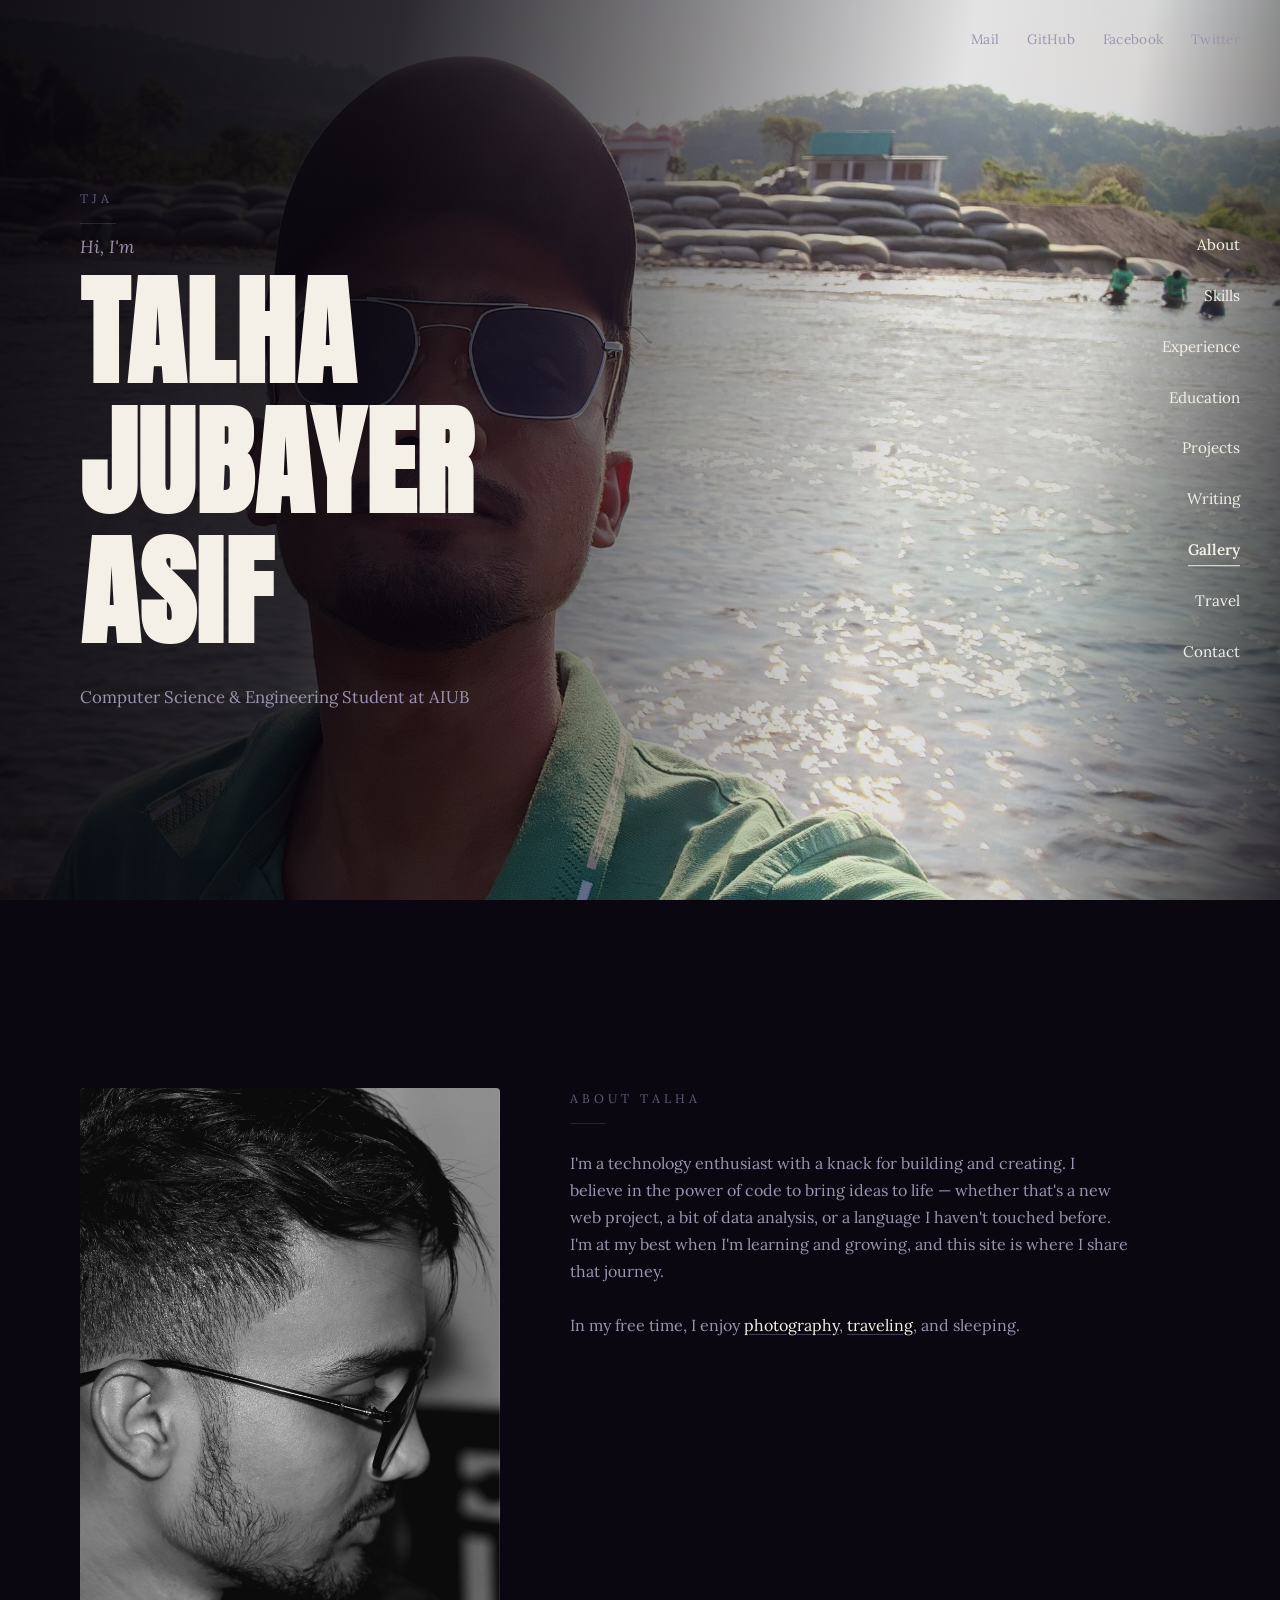
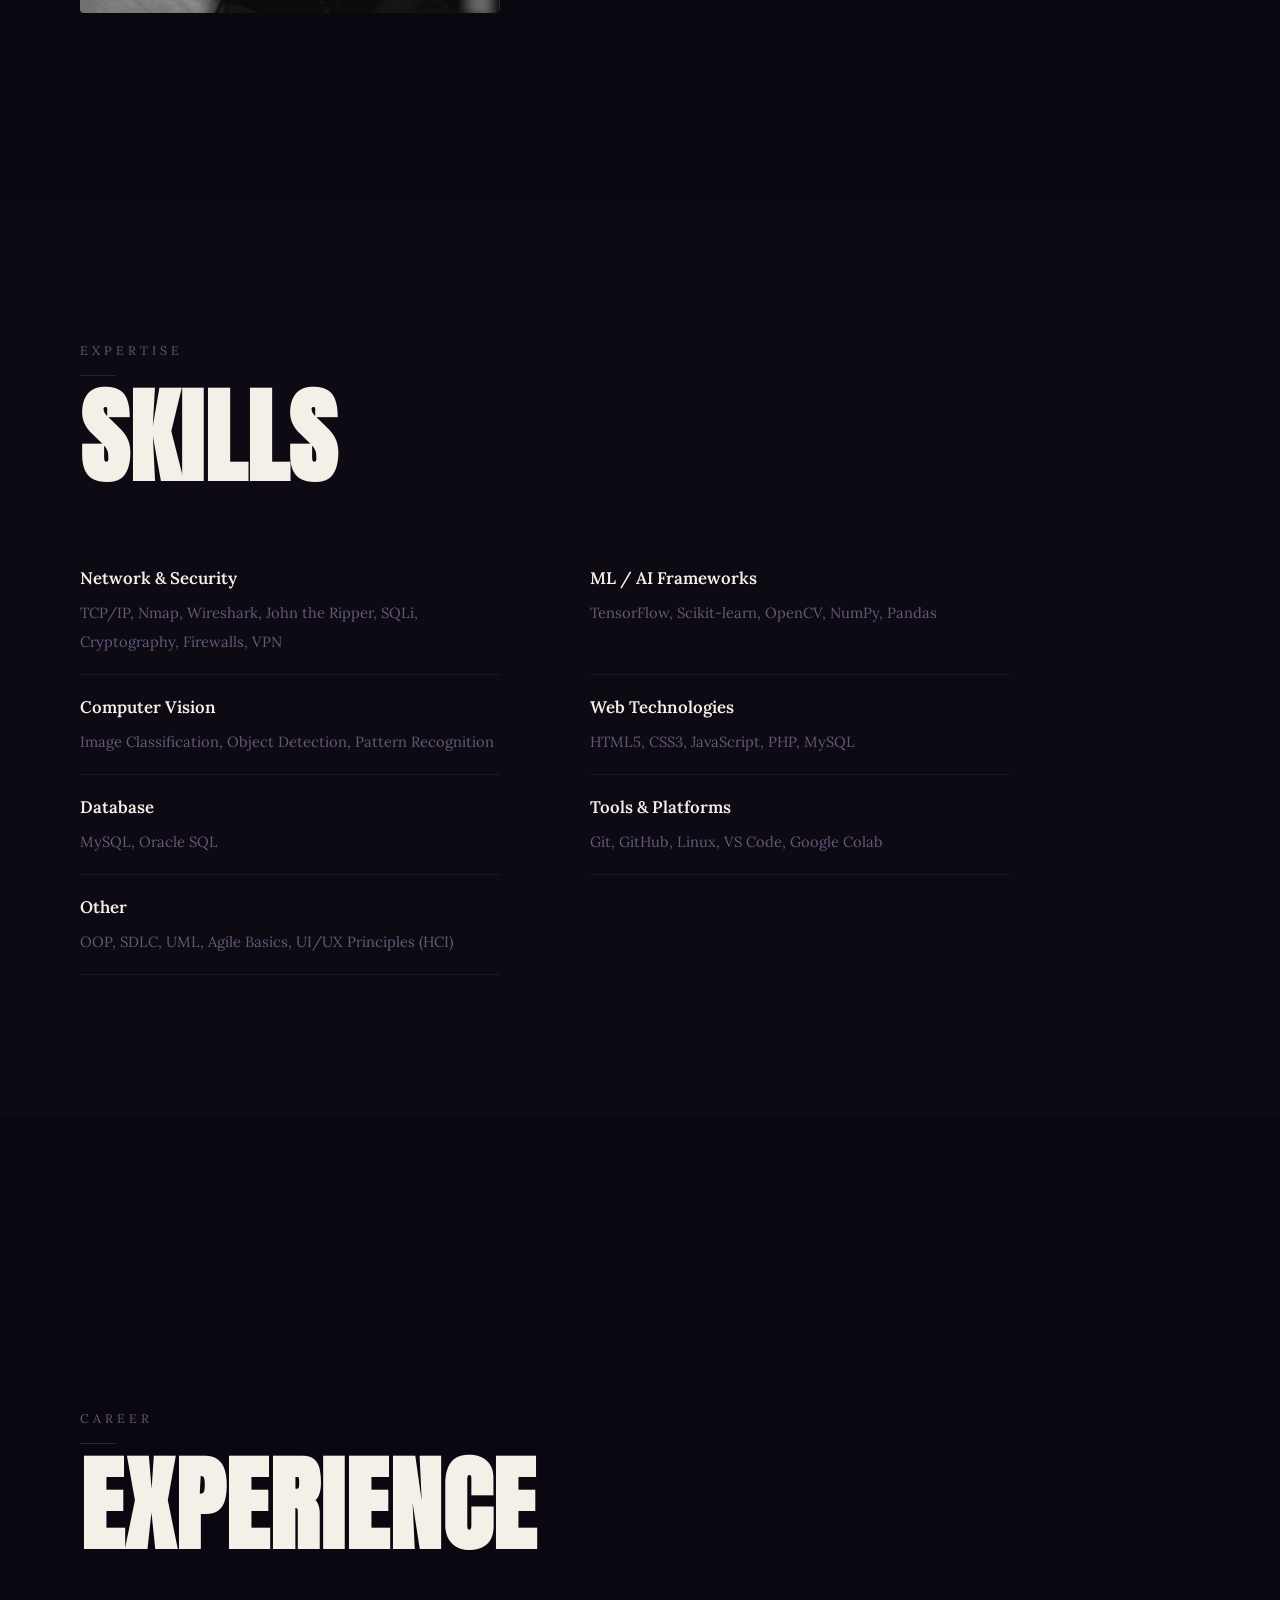
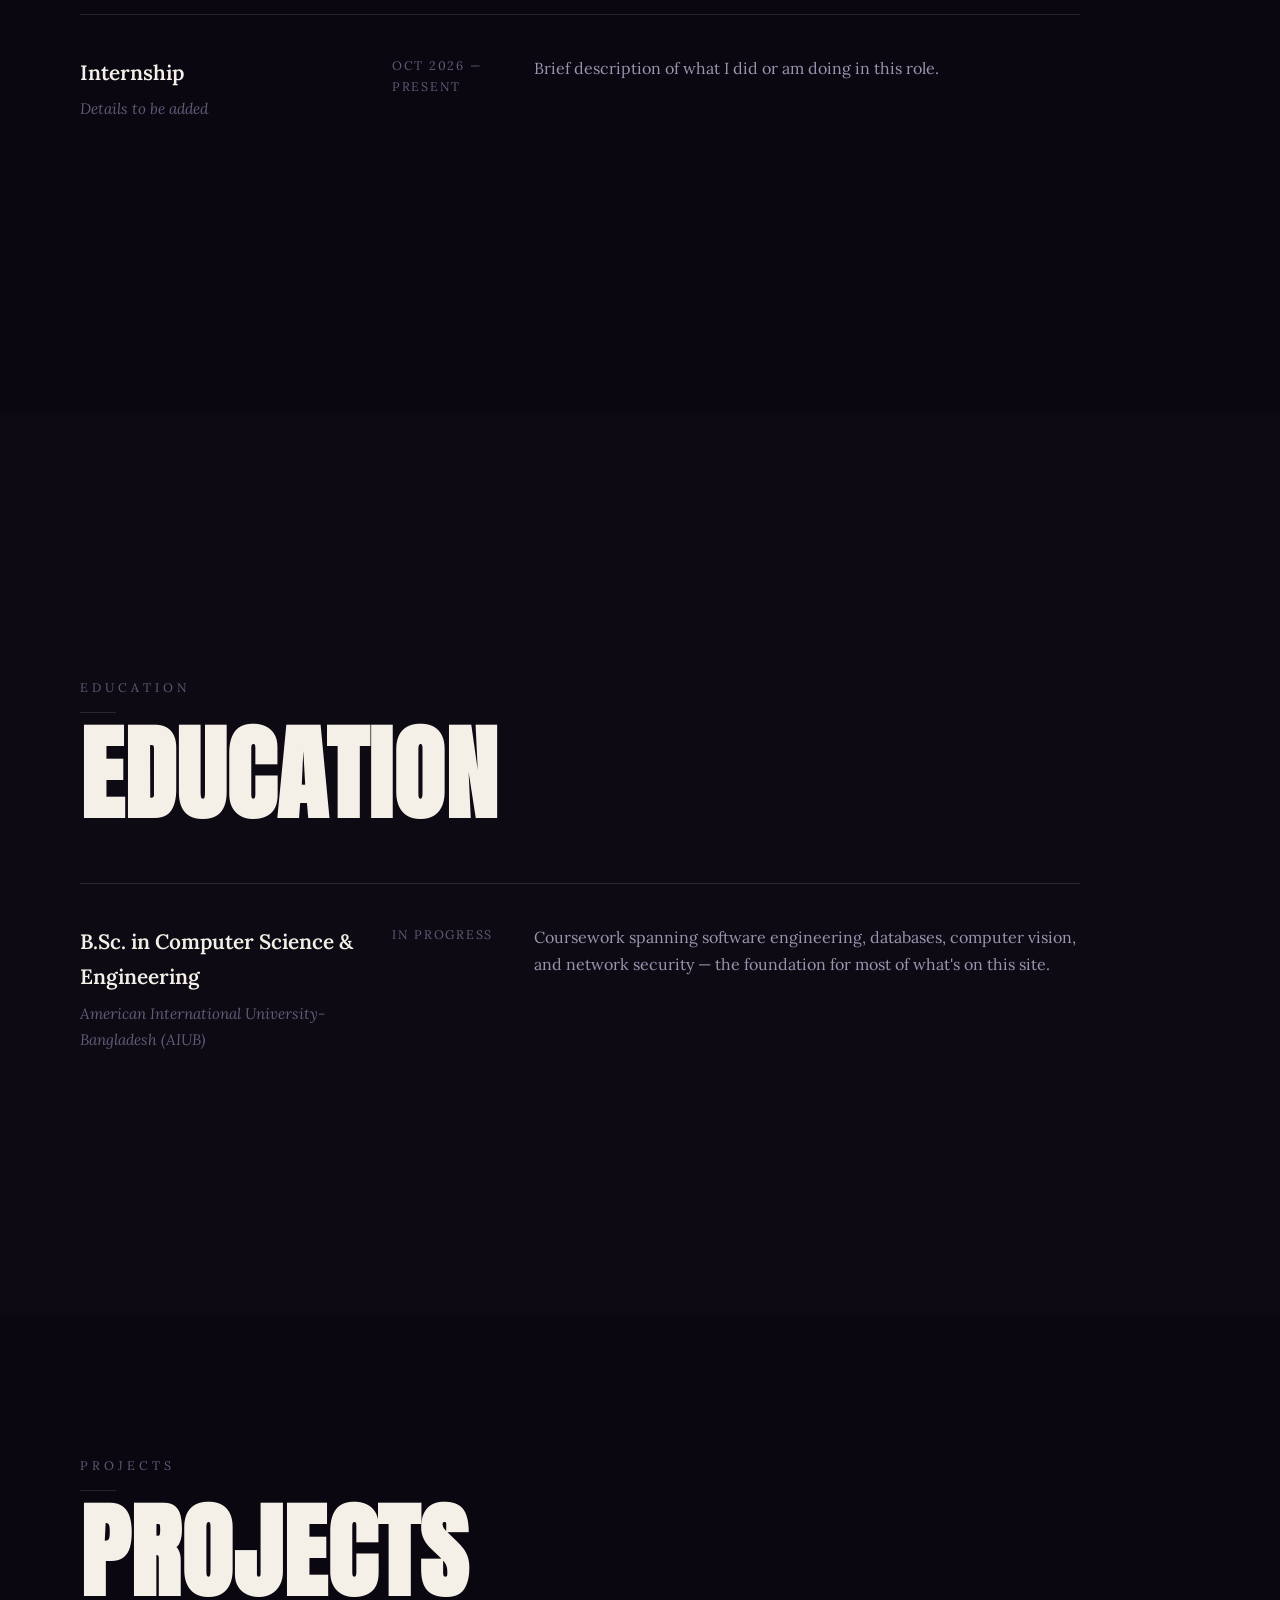
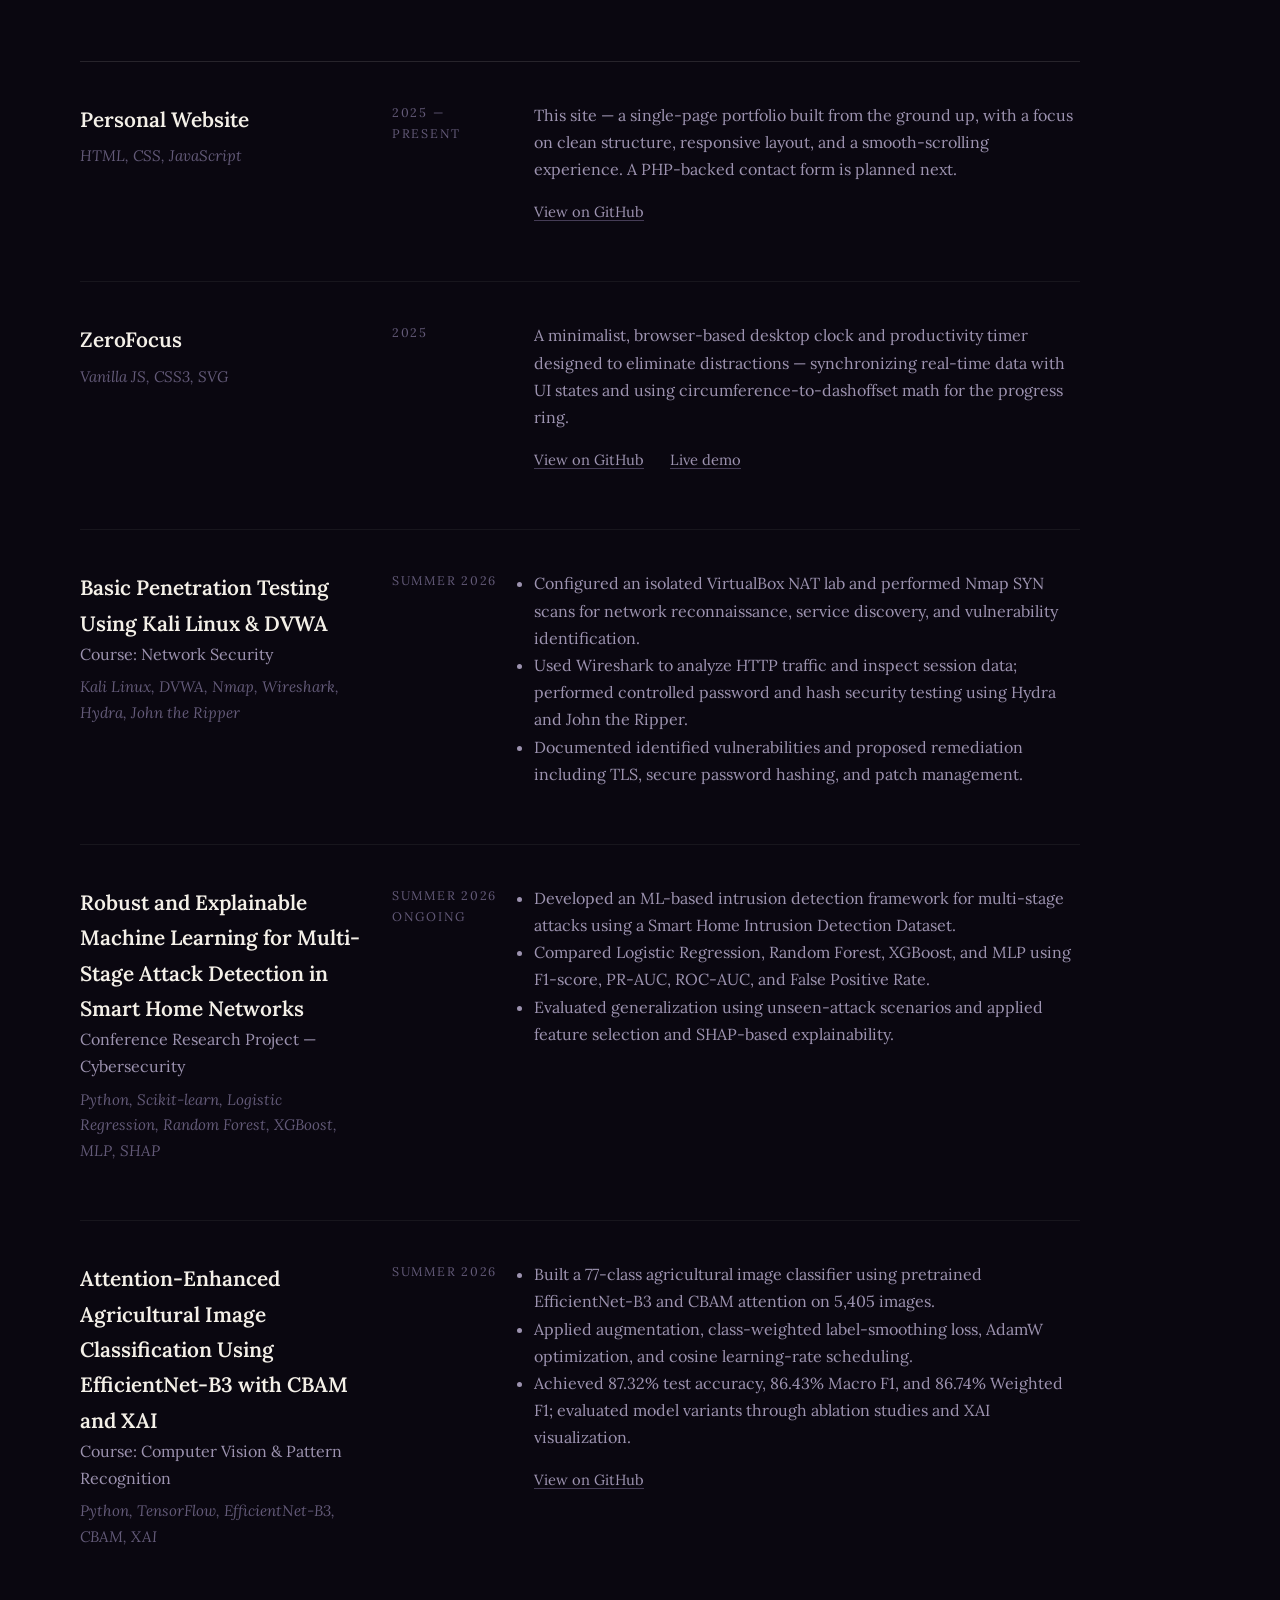
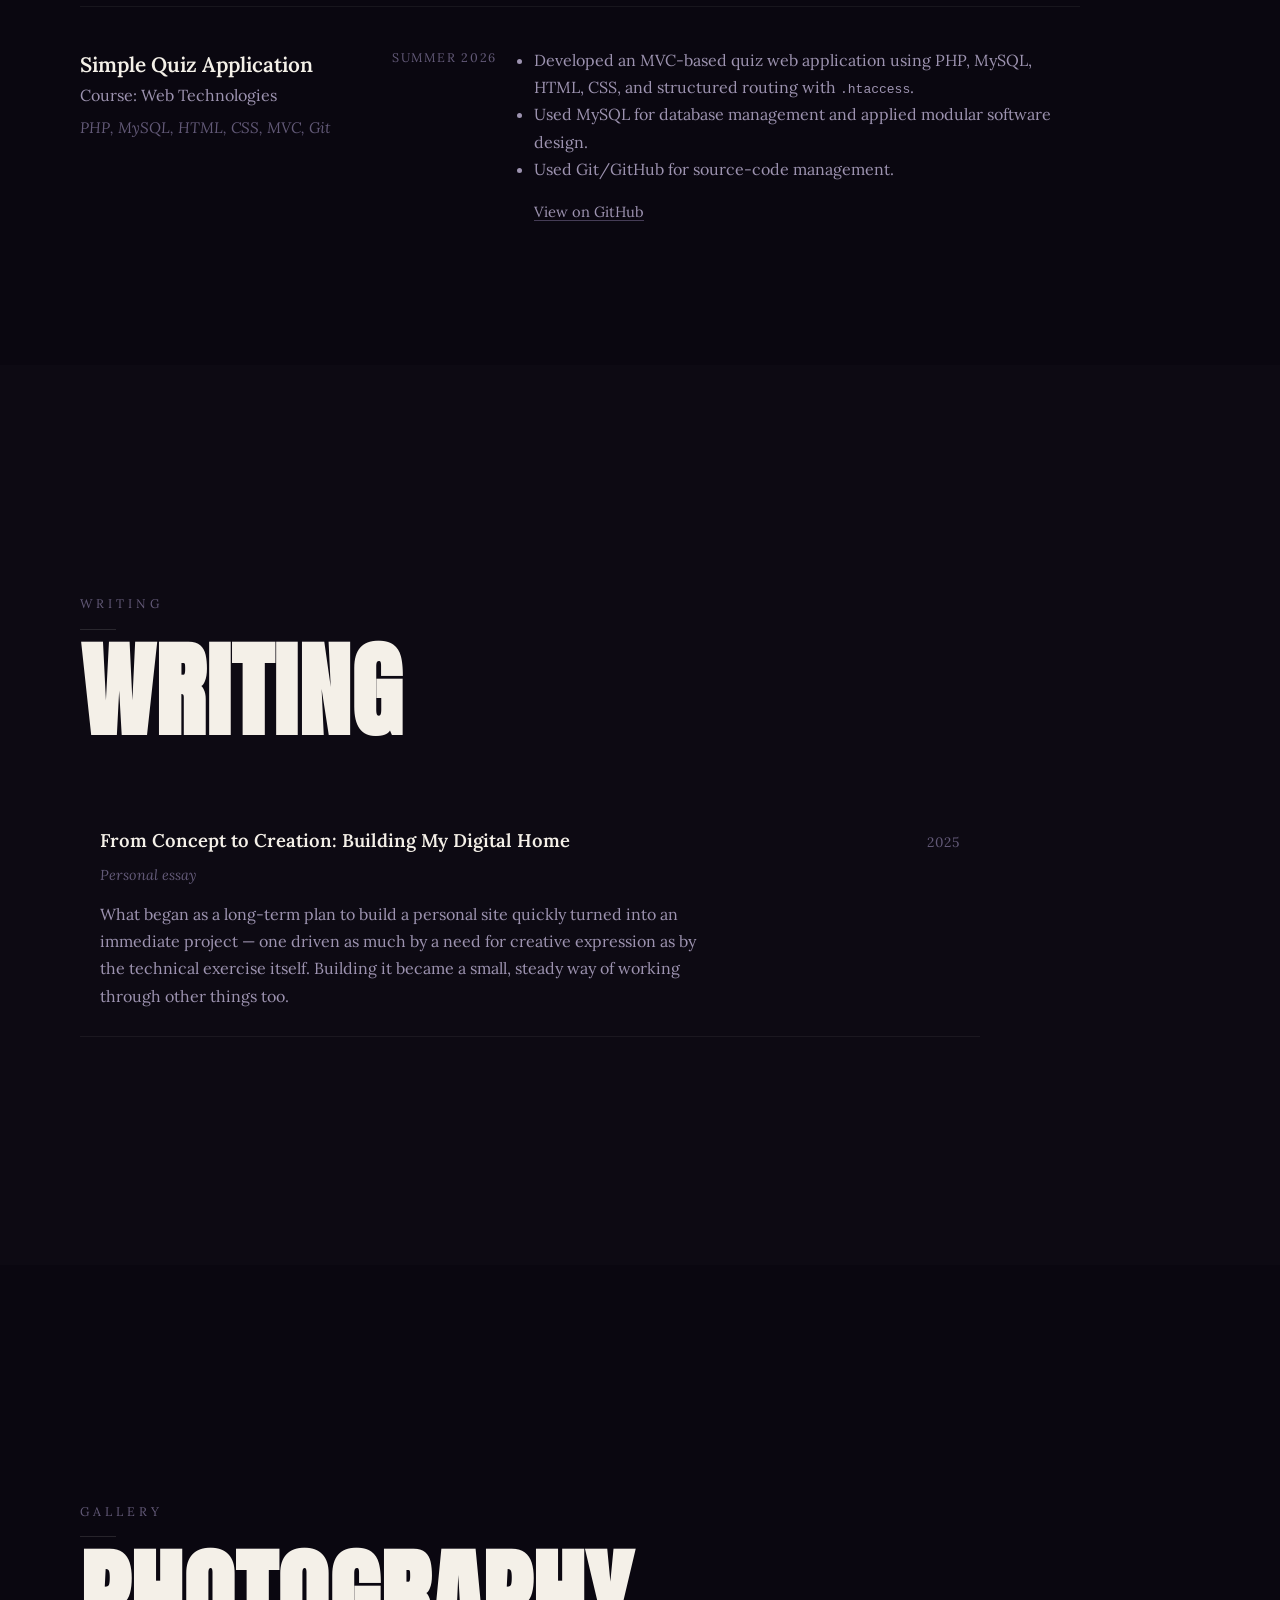
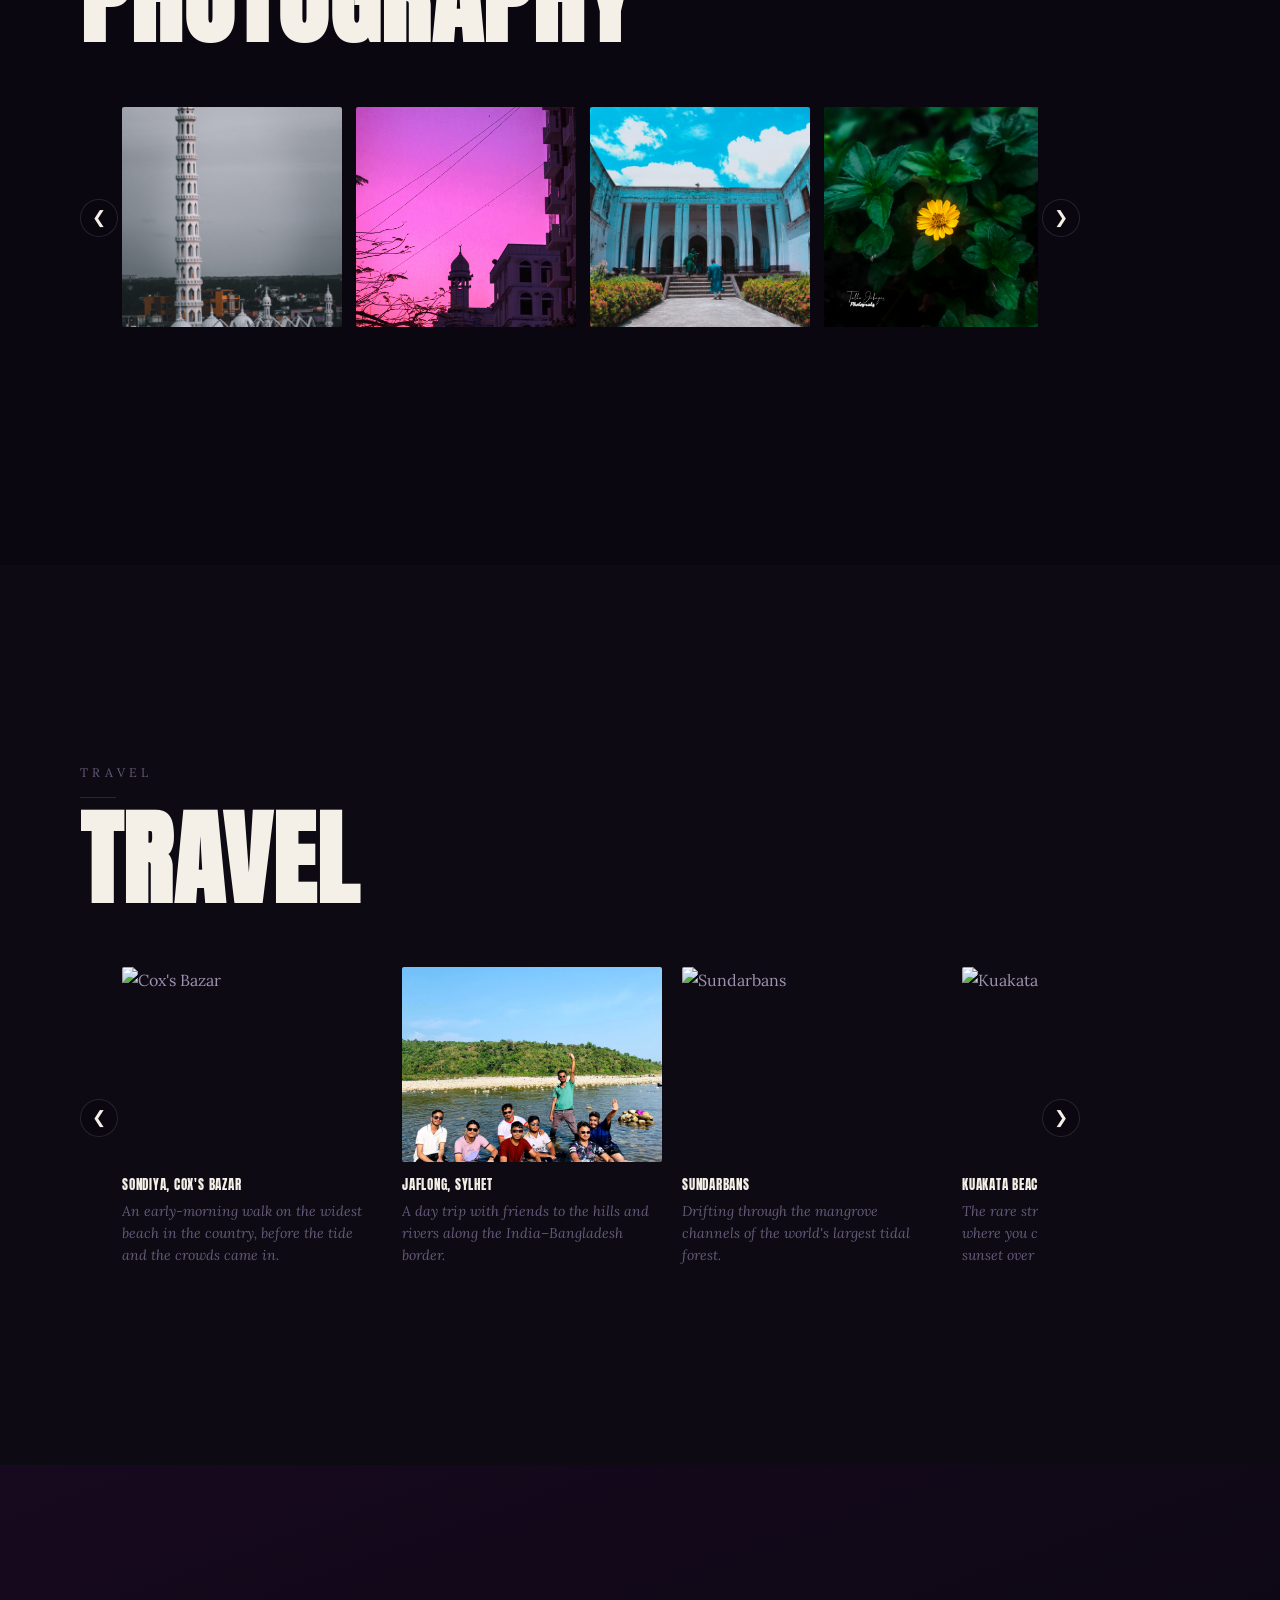
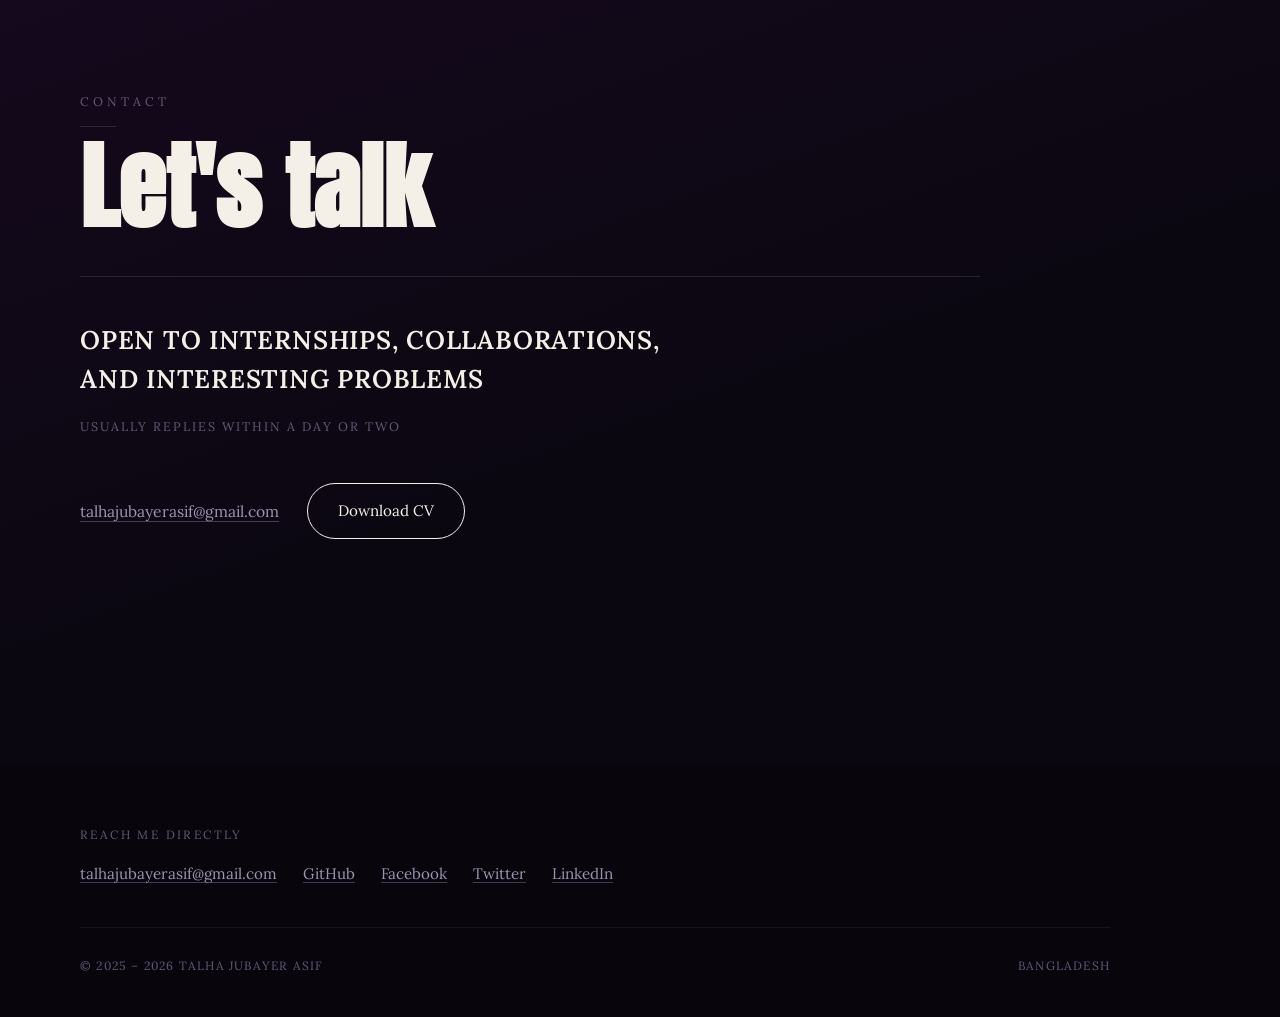
==== commit 7fc0a6ce: "new element added" ====
--- a/index.html
+++ b/index.html
@@ -5,19 +5,49 @@
     <meta name="viewport" content="width=device-width, initial-scale=1.0">
     <title>Talha Jubayer Asif</title>
     <meta name="description" content="Personal portfolio of Talha Jubayer Asif — CSE student at AIUB, showcasing web projects including this site and ZeroFocus.">
+    <link rel="canonical" href="https://talhajubayerasif.github.io/">
+
+    <!-- Open Graph / Twitter -->
+    <meta property="og:type" content="website">
+    <meta property="og:url" content="https://talhajubayerasif.github.io/">
     <meta property="og:title" content="Talha Jubayer Asif">
     <meta property="og:description" content="Personal portfolio showcasing my web projects and journey in technology.">
-    <link rel="icon" type="image/png" href="images/logo.png">
+    <meta property="og:image" content="https://talhajubayerasif.github.io/images/og-image.png">
+    <meta name="twitter:card" content="summary_large_image">
+    <meta name="twitter:title" content="Talha Jubayer Asif">
+    <meta name="twitter:description" content="Personal portfolio showcasing my web projects and journey in technology.">
+    <meta name="twitter:image" content="https://talhajubayerasif.github.io/images/og-image.png">
+
+    <!-- Favicons -->
+    <link rel="icon" href="images/favicon.ico" sizes="any">
+    <link rel="icon" type="image/png" sizes="16x16" href="images/favicon-16x16.png">
+    <link rel="icon" type="image/png" sizes="32x32" href="images/favicon-32x32.png">
+    <link rel="icon" type="image/png" sizes="48x48" href="images/favicon-48x48.png">
+    <link rel="apple-touch-icon" sizes="180x180" href="images/apple-touch-icon.png">
+    <link rel="manifest" href="site.webmanifest">
+    <meta name="theme-color" content="#0a0710">
+
+    <!-- Fonts: preconnect + non-blocking stylesheet (was a slower @import in Style.css) -->
+    <link rel="preconnect" href="https://fonts.googleapis.com">
+    <link rel="preconnect" href="https://fonts.gstatic.com" crossorigin>
+    <link rel="stylesheet" href="https://fonts.googleapis.com/css2?family=Anton&family=Lora:ital,wght@0,400;0,500;0,600;1,400;1,500&display=swap">
+
+    <!-- LCP hint: hero background is the largest element painted on load -->
+    <link rel="preload" as="image" href="images/chill.jpg" fetchpriority="high">
+
     <link rel="stylesheet" href="Style.css">
+
+    <!-- Plausible Analytics -->
+    <script defer data-domain="talhajubayerasif.github.io" src="https://plausible.io/js/script.js"></script>
 </head>
 <body>
 
     <!-- Top-right contact strip -->
     <div class="top-links">
         <a href="mailto:talhajubayerasif@gmail.com">Mail</a>
-        <a href="https://github.com/talhajubayerasif" target="_blank">GitHub</a>
-        <a href="https://www.facebook.com/fbtja" target="_blank">Facebook</a>
-        <a href="https://twitter.com/tweetTJA" target="_blank">Twitter</a>
+        <a href="https://github.com/talhajubayerasif" target="_blank" rel="noopener noreferrer">GitHub</a>
+        <a href="https://www.facebook.com/fbtja" target="_blank" rel="noopener noreferrer">Facebook</a>
+        <a href="https://twitter.com/tweetTJA" target="_blank" rel="noopener noreferrer">Twitter</a>
     </div>
 
     <!-- Desktop side navigation -->
@@ -60,7 +90,7 @@
     <section id="about">
         <div class="about-layout">
             <div class="about-photo">
-                <img src="images/Background.jpg" alt="Talha Jubayer Asif">
+                <img src="images/Background.jpg" alt="Talha Jubayer Asif" loading="lazy">
             </div>
             <div class="about-copy">
                 <span class="eyebrow">About Talha</span>
@@ -132,11 +162,11 @@
             <div class="entry">
                 <div>
                     <div class="entry-role">B.Sc. in Computer Science &amp; Engineering</div>
-                    <div class="entry-org"><a href="https://www.aiub.edu" target="_blank">American International University-Bangladesh (AIUB)</style></a></div>
-                </div>
-                <div class="entry-date">Sept 2022<br> - Present</div>
+                    <div class="entry-org"><a href="https://www.aiub.edu" target="_blank" rel="noopener noreferrer">American International University-Bangladesh (AIUB)</a></div>
+                </div>
+                <div class="entry-date">In progress</div>
                 <div class="entry-body">
-                    <p>Started this chapter of life in sept 2022 till jan 2027 </p>
+                    <p>Coursework spanning software engineering, databases, computer vision, and network security — the foundation for most of what's on this site.</p>
                 </div>
             </div>
         </div>
@@ -144,10 +174,37 @@
 
     <!-- Projects -->
     <section id="projects">
-        <span class="eyebrow">Work</span>
+        <span class="eyebrow">Projects</span>
         <h2 class="section-title">Projects</h2>
         <div class="entry-list">
-        <!-- Project 1 -->
+            <div class="entry">
+                <div>
+                    <div class="entry-role">Personal Website</div>
+                    <div class="entry-org">HTML, CSS, JavaScript</div>
+                </div>
+                <div class="entry-date">2025 —<br>Present</div>
+                <div class="entry-body">
+                    <p>This site — a single-page portfolio built from the ground up, with a focus on clean structure, responsive layout, and a smooth-scrolling experience. A PHP-backed contact form is planned next.</p>
+                    <div class="entry-links">
+                        <a href="https://github.com/talhajubayerasif/Website" target="_blank" rel="noopener noreferrer">View on GitHub</a>
+                    </div>
+                </div>
+            </div>
+            <div class="entry">
+                <div>
+                    <div class="entry-role">ZeroFocus</div>
+                    <div class="entry-org">Vanilla JS, CSS3, SVG</div>
+                </div>
+                <div class="entry-date">2025</div>
+                <div class="entry-body">
+                    <p>A minimalist, browser-based desktop clock and productivity timer designed to eliminate distractions — synchronizing real-time data with UI states and using circumference-to-dashoffset math for the progress ring.</p>
+                    <div class="entry-links">
+                        <a href="https://github.com/talhajubayerasif/zerofocus" target="_blank" rel="noopener noreferrer">View on GitHub</a>
+                        <a href="https://talhajubayerasif.github.io/ZeroFocus/" target="_blank" rel="noopener noreferrer">Live demo</a>
+                    </div>
+                </div>
+            </div>
+
         <div class="entry">
             <div>
                 <div class="entry-role">
@@ -186,6 +243,7 @@
                 </ul>
             </div>
         </div>
+
 
         <!-- Project 2 -->
         <div class="entry">
@@ -274,7 +332,7 @@
                 </div>
             </div>
         </div>
-        <!-- Project 4 -->
+
         <div class="entry">
             <div>
                 <div class="entry-role">
@@ -314,36 +372,6 @@
                        rel="noopener noreferrer">
                         View on GitHub
                     </a>
-                </div>
-            </div>
-        </div>
-        <!-- Project 5 -->
-        <div class="entry">
-                <div>
-                    <div class="entry-role">Personal Website</div>
-                    <div class="entry-org">HTML, CSS, JavaScript</div>
-                </div>
-                <div class="entry-date">2025 —<br>Present</div>
-                <div class="entry-body">
-                    <p>This site — a single-page portfolio built from the ground up, with a focus on clean structure, responsive layout, and a smooth-scrolling experience. A PHP-backed contact form is planned next.</p>
-                    <div class="entry-links">
-                        <a href="https://github.com/talhajubayerasif/Website" target="_blank">View on GitHub</a>
-                    </div>
-                </div>
-            </div>
-            <!-- Project 6 -->
-            <div class="entry">
-                <div>
-                    <div class="entry-role">ZeroFocus</div>
-                    <div class="entry-org">Vanilla JS, CSS3, SVG</div>
-                </div>
-                <div class="entry-date">2025</div>
-                <div class="entry-body">
-                    <p>A minimalist, browser-based desktop clock and productivity timer designed to eliminate distractions — synchronizing real-time data with UI states and using circumference-to-dashoffset math for the progress ring.</p>
-                    <div class="entry-links">
-                        <a href="https://github.com/talhajubayerasif/zerofocus" target="_blank">View on GitHub</a>
-                        <a href="https://talhajubayerasif.github.io/ZeroFocus/" target="_blank">Live demo</a>
-                    </div>
                 </div>
             </div>
         </div>
@@ -372,40 +400,40 @@
         <div class="carousel-wrap">
             <button class="carousel-btn carousel-prev" id="galleryPrev" aria-label="Previous photos">&#10094;</button>
             <div class="gallery-grid">
-            <div class="gallery-item" data-caption="Iconic view of the mosque from the rooftop of my apartment in Khulna.">
+            <div class="gallery-item" data-caption="A quiet corner of a neighbourhood mosque, caught in still morning light.">
                 <img src="images/gallery/mosjid.jpg" alt="Mosque exterior" loading="lazy">
             </div>
-            <div class="gallery-item" data-caption="Evining light on the mosque's minaret, captured from a distance from D block Bashundhara, Dhaka.">
+            <div class="gallery-item" data-caption="Another angle of the same mosque — symmetry and calm.">
                 <img src="images/gallery/mosjid2.jpg" alt="Mosque detail" loading="lazy">
             </div>
-            <div class="gallery-item" data-caption="Michle Madhusudans house, a heritage site in Keshabpur, Jashore, Bangladesh.">
-                <img src="images/gallery/modhu.jpg" alt="Michle Madhusudans house" loading="lazy">
+            <div class="gallery-item" data-caption="Modhu's Canteen — a small, storied corner of Dhaka University.">
+                <img src="images/gallery/modhu.jpg" alt="Modhur Canteen" loading="lazy">
             </div>
             <div class="gallery-item" data-caption="A single flower, shot close, just to notice the detail.">
                 <img src="images/gallery/flower.jpg" alt="Flower close-up" loading="lazy">
             </div>
-            <div class="gallery-item" data-caption="View of Umbrella Canteen and C building at AIUB campus on an ordinary day between classes.">
-                <img src="images/gallery/aiub1.jpg" alt=" Umbrella Canteen and C building" loading="lazy">
-            </div>
-            <div class="gallery-item" data-caption="Another view of Umbrella Canteen seating area at AIUB — where most of couple's journey begins.">
-                <img src="images/gallery/aiub2.jpg" alt="Another view of Umbrella Canteen seating area" loading="lazy">
-            </div>
-             <div class="gallery-item" data-caption="Sky doing most of the work at golden hour. Lalon shah bridge, Ishwardi, Bangladesh.">
+            <div class="gallery-item" data-caption="AIUB campus on an ordinary day between classes.">
+                <img src="images/gallery/aiub1.jpg" alt="AIUB campus" loading="lazy">
+            </div>
+            <div class="gallery-item" data-caption="Another view of AIUB — where most of this journey is happening.">
+                <img src="images/gallery/aiub2.jpg" alt="AIUB campus, second view" loading="lazy">
+            </div>
+             <div class="gallery-item" data-caption="Sky doing most of the work at golden hour.">
                 <img src="images/gallery/sunset.jpg" alt="Sunset" loading="lazy">
             </div>
-             <div class="gallery-item" data-caption="A train waiting for departure in Khulna railway station — a moment of anticipation.">
+             <div class="gallery-item" data-caption="A train passing through — motion frozen for a second.">
                 <img src="images/gallery/train.jpg" alt="Train" loading="lazy">
             </div>
              <div class="gallery-item" data-caption="A small toy, photographed like it mattered more than it should.">
                 <img src="images/gallery/toy.jpg" alt="Toy still life" loading="lazy">
             </div>
-             <div class="gallery-item" data-caption="Lighting of the minar of mosque at night, captured from a distance.">
-                <img src="images/gallery/minar.jpg" alt="Lighting of the minar" loading="lazy">
+             <div class="gallery-item" data-caption="Shaheed Minar — a monument that carries more than its shape.">
+                <img src="images/gallery/minar.jpg" alt="Shaheed Minar" loading="lazy">
             </div>
              <div class="gallery-item" data-caption="Wide open landscape, nothing in a hurry.">
                 <img src="images/gallery/landscape.jpg" alt="Landscape" loading="lazy">
             </div>
-             <div class="gallery-item" data-caption="An empty road, somewhere in my area.">
+             <div class="gallery-item" data-caption="An empty road, somewhere between one place and another.">
                 <img src="images/gallery/road.jpeg" alt="Empty road" loading="lazy">
             </div>
             </div>
@@ -431,32 +459,32 @@
             <div class="travel-grid">
             <div class="travel-card">
                 <div class="travel-item">
-                    <img src="images/travel/sona4.webp" alt="Cox's Bazar" loading="lazy"
-                         data-loc="Sondiya, Cox's Bazar" data-desc="After a long day of travel, roaming the beach all day long, finally taking nap in the most peaceful place after lunch.">
+                    <img src="images/travel/me1.jpg" alt="Cox's Bazar" loading="lazy"
+                         data-loc="Sondiya, Cox's Bazar" data-desc="An early-morning walk on the widest beach in the country, before the tide and the crowds came in.">
                 </div>
                 <div class="travel-info">
                     <span class="travel-loc">Sondiya, Cox's Bazar</span>
-                    <p class="travel-desc">After a long day of travel, roaming the beach all day long, finally taking nap in the most peaceful place after lunch.</p>
+                    <p class="travel-desc">An early-morning walk on the widest beach in the country, before the tide and the crowds came in.</p>
                 </div>
             </div>
             <div class="travel-card">
                 <div class="travel-item">
-                    <img src="images/travel/group1.jpg" alt="Sada Pathor, Sylhet" loading="lazy"
+                    <img src="images/travel/group1.jpg" alt="Jaflong" loading="lazy"
                          data-loc="Jaflong, Sylhet" data-desc="A day trip with friends to the hills and rivers along the India–Bangladesh border.">
                 </div>
                 <div class="travel-info">
-                    <span class="travel-loc">Shada Pathor, Sylhet</span>
+                    <span class="travel-loc">Jaflong, Sylhet</span>
                     <p class="travel-desc">A day trip with friends to the hills and rivers along the India–Bangladesh border.</p>
                 </div>
             </div>
             <div class="travel-card">
                 <div class="travel-item">
-                    <img src="images/travel/jaflong2.jpg" alt="Jaflong, Sylhet" loading="lazy"
-                         data-loc="Sundarbans" data-desc="Having tea inside tea gardens of Jaflong, Sylhet, with the hills and rivers in the background.">
+                    <img src="images/travel/sundarbans.jpg" alt="Sundarbans" loading="lazy"
+                         data-loc="Sundarbans" data-desc="Drifting through the mangrove channels of the world's largest tidal forest.">
                 </div>
                 <div class="travel-info">
-                    <span class="travel-loc">Jaflong, Sylhet</span>
-                    <p class="travel-desc">Having tea inside tea gardens of Jaflong, Sylhet, with the hills and rivers in the background.</p>
+                    <span class="travel-loc">Sundarbans</span>
+                    <p class="travel-desc">Drifting through the mangrove channels of the world's largest tidal forest.</p>
                 </div>
             </div>
             <div class="travel-card">
@@ -503,16 +531,16 @@
                 <div class="footer-label">Reach me directly</div>
                 <div class="footer-socials">
                     <a href="mailto:talhajubayerasif@gmail.com">talhajubayerasif@gmail.com</a>
-                    <a href="https://github.com/talhajubayerasif" target="_blank">GitHub</a>
-                    <a href="https://www.facebook.com/fbtja" target="_blank">Facebook</a>
-                    <a href="https://twitter.com/tweetTJA" target="_blank">Twitter</a>
-                    <a href="https://www.linkedin.com/in/talhajubayerasif/" target="_blank">LinkedIn</a>
+                    <a href="https://github.com/talhajubayerasif" target="_blank" rel="noopener noreferrer">GitHub</a>
+                    <a href="https://www.facebook.com/fbtja" target="_blank" rel="noopener noreferrer">Facebook</a>
+                    <a href="https://twitter.com/tweetTJA" target="_blank" rel="noopener noreferrer">Twitter</a>
+                    <a href="https://www.linkedin.com/in/talhajubayerasif/" target="_blank" rel="noopener noreferrer">LinkedIn</a>
                 </div>
             </div>
         </div>
         <div class="footer-bottom">
             <span>&copy; 2025 – 2026 Talha Jubayer Asif</span>
-            <span>Dhaka, Bangladesh</span>
+            <span>Bangladesh</span>
         </div>
     </footer>
 
--- a/Style.css
+++ b/Style.css
@@ -4,7 +4,6 @@
    Display: Anton  |  Body: Lora
 ========================================================= */
 
-@import url('https://fonts.googleapis.com/css2?family=Anton&family=Lora:ital,wght@0,400;0,500;0,600;1,400;1,500&display=swap');
 
 * {
     margin: 0;
@@ -69,18 +68,18 @@
     gap: 28px;
     font-size: 0.85rem;
     letter-spacing: 0.02em;
-    color: var(--ink);
+    color: var(--ink-faint);
 }
 
 .top-links a {
-    color: var(--ink);
+    color: var(--ink-dim);
     transition: color 0.25s ease;
     cursor: pointer;
 }
 
 .top-links a:hover,
 .top-links a:focus-visible {
-    color: var(--ink-faint);
+    color: var(--ink);
 }
 
 /* =========================================================
@@ -972,4 +971,47 @@
     footer {
         padding: 50px 24px 30px;
     }
+}
+/* =========================================================
+   404 PAGE
+========================================================= */
+.error-body {
+    background: var(--bg-void);
+}
+
+.error-page {
+    min-height: 100vh;
+    display: flex;
+    flex-direction: column;
+    align-items: center;
+    justify-content: center;
+    text-align: center;
+    padding: 40px 24px;
+}
+
+.error-page .hero-mark {
+    margin-bottom: 26px;
+}
+
+.error-code {
+    font-family: var(--font-display);
+    color: var(--ink);
+    font-size: clamp(5rem, 22vw, 11rem);
+    line-height: 0.9;
+    letter-spacing: 0.01em;
+}
+
+.error-heading {
+    font-family: var(--font-display);
+    text-transform: uppercase;
+    color: var(--ink);
+    font-size: clamp(1.3rem, 3vw, 1.8rem);
+    letter-spacing: 0.04em;
+    margin-top: 10px;
+}
+
+.error-copy {
+    max-width: 440px;
+    color: var(--ink-dim);
+    margin: 18px 0 34px;
 }
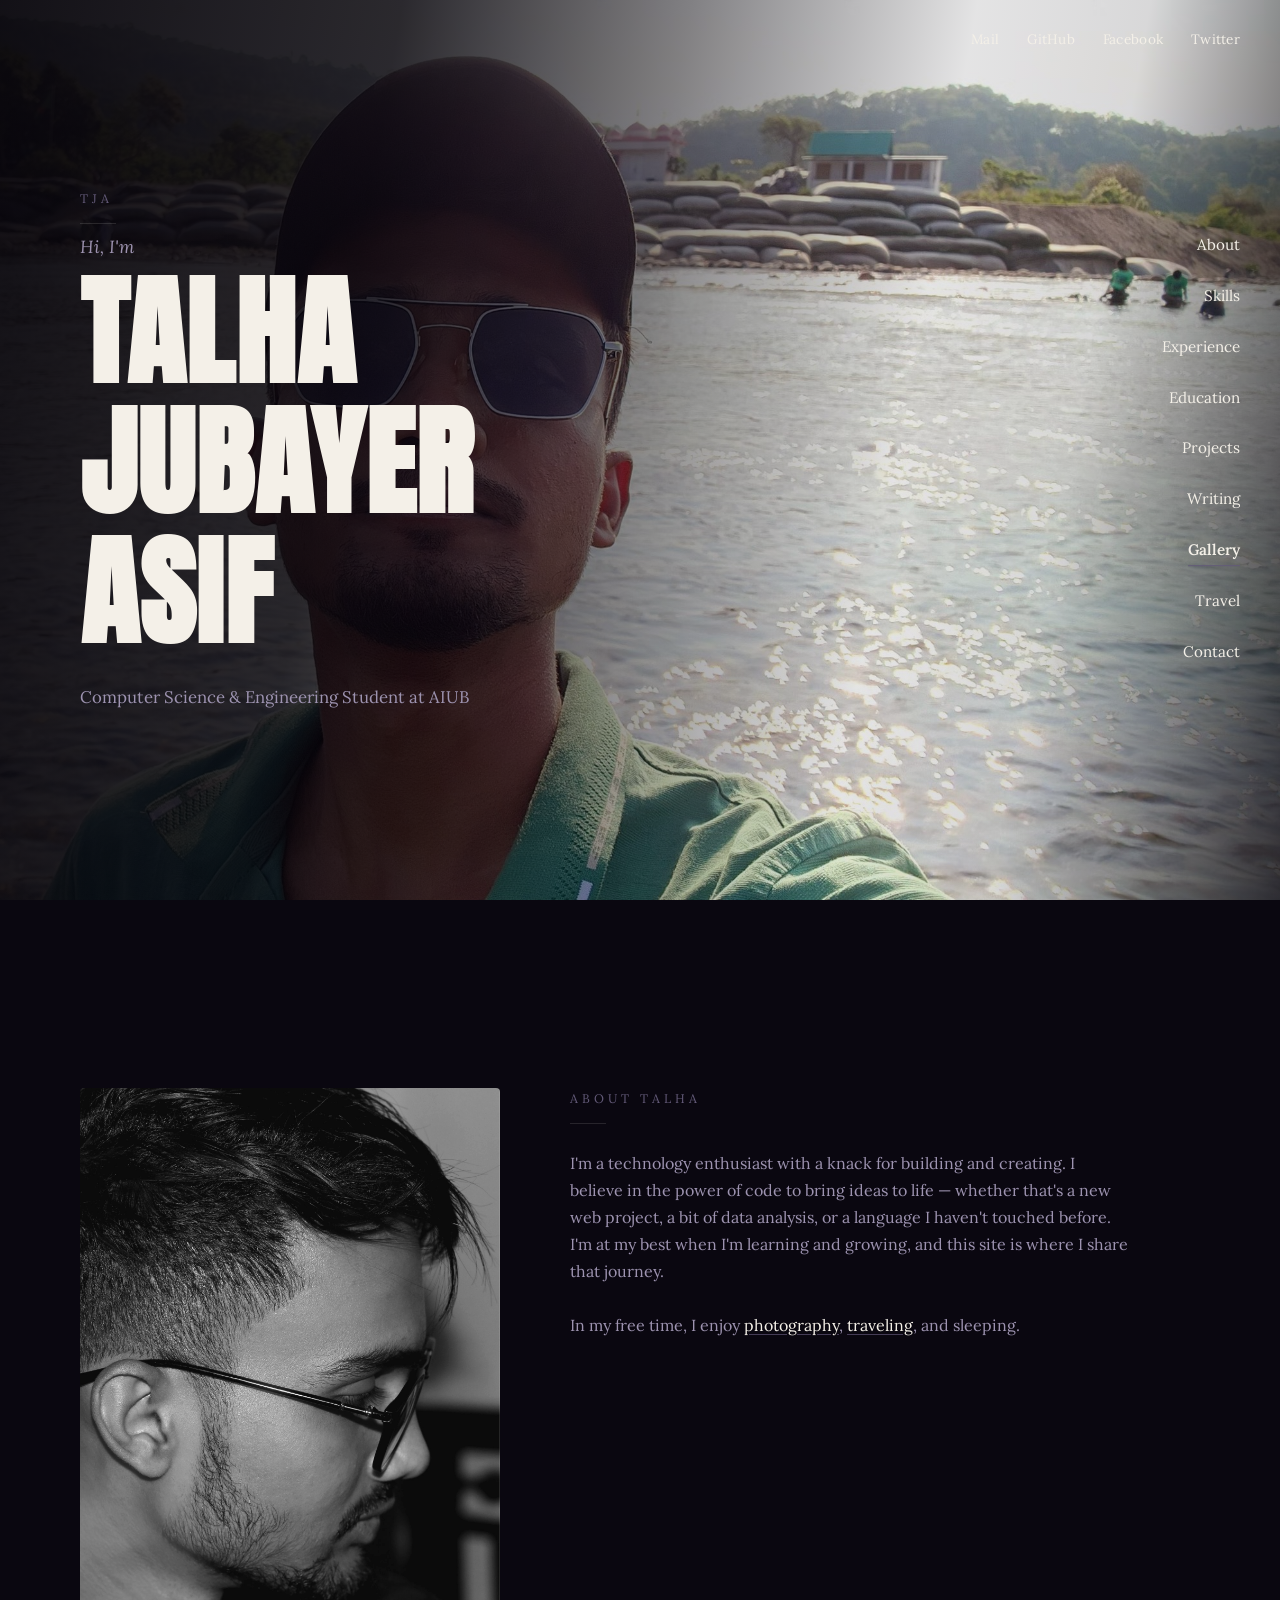
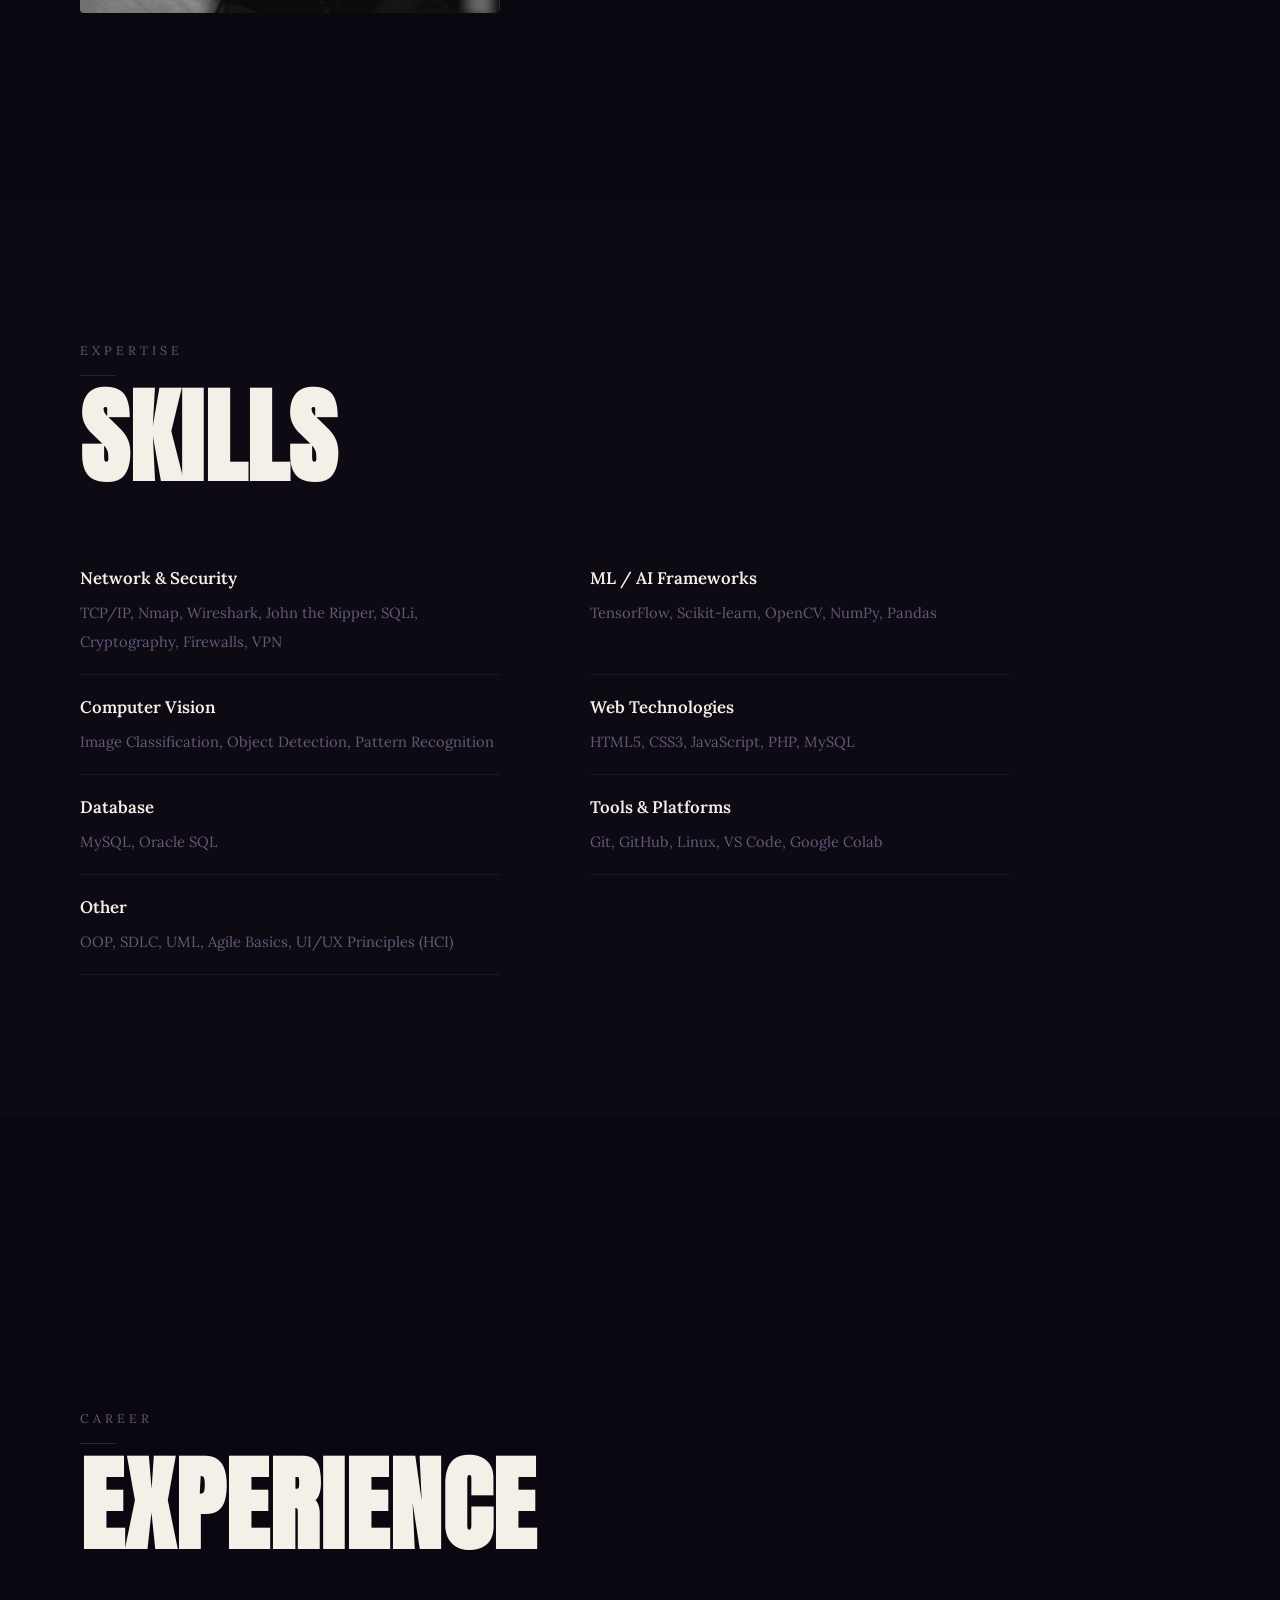
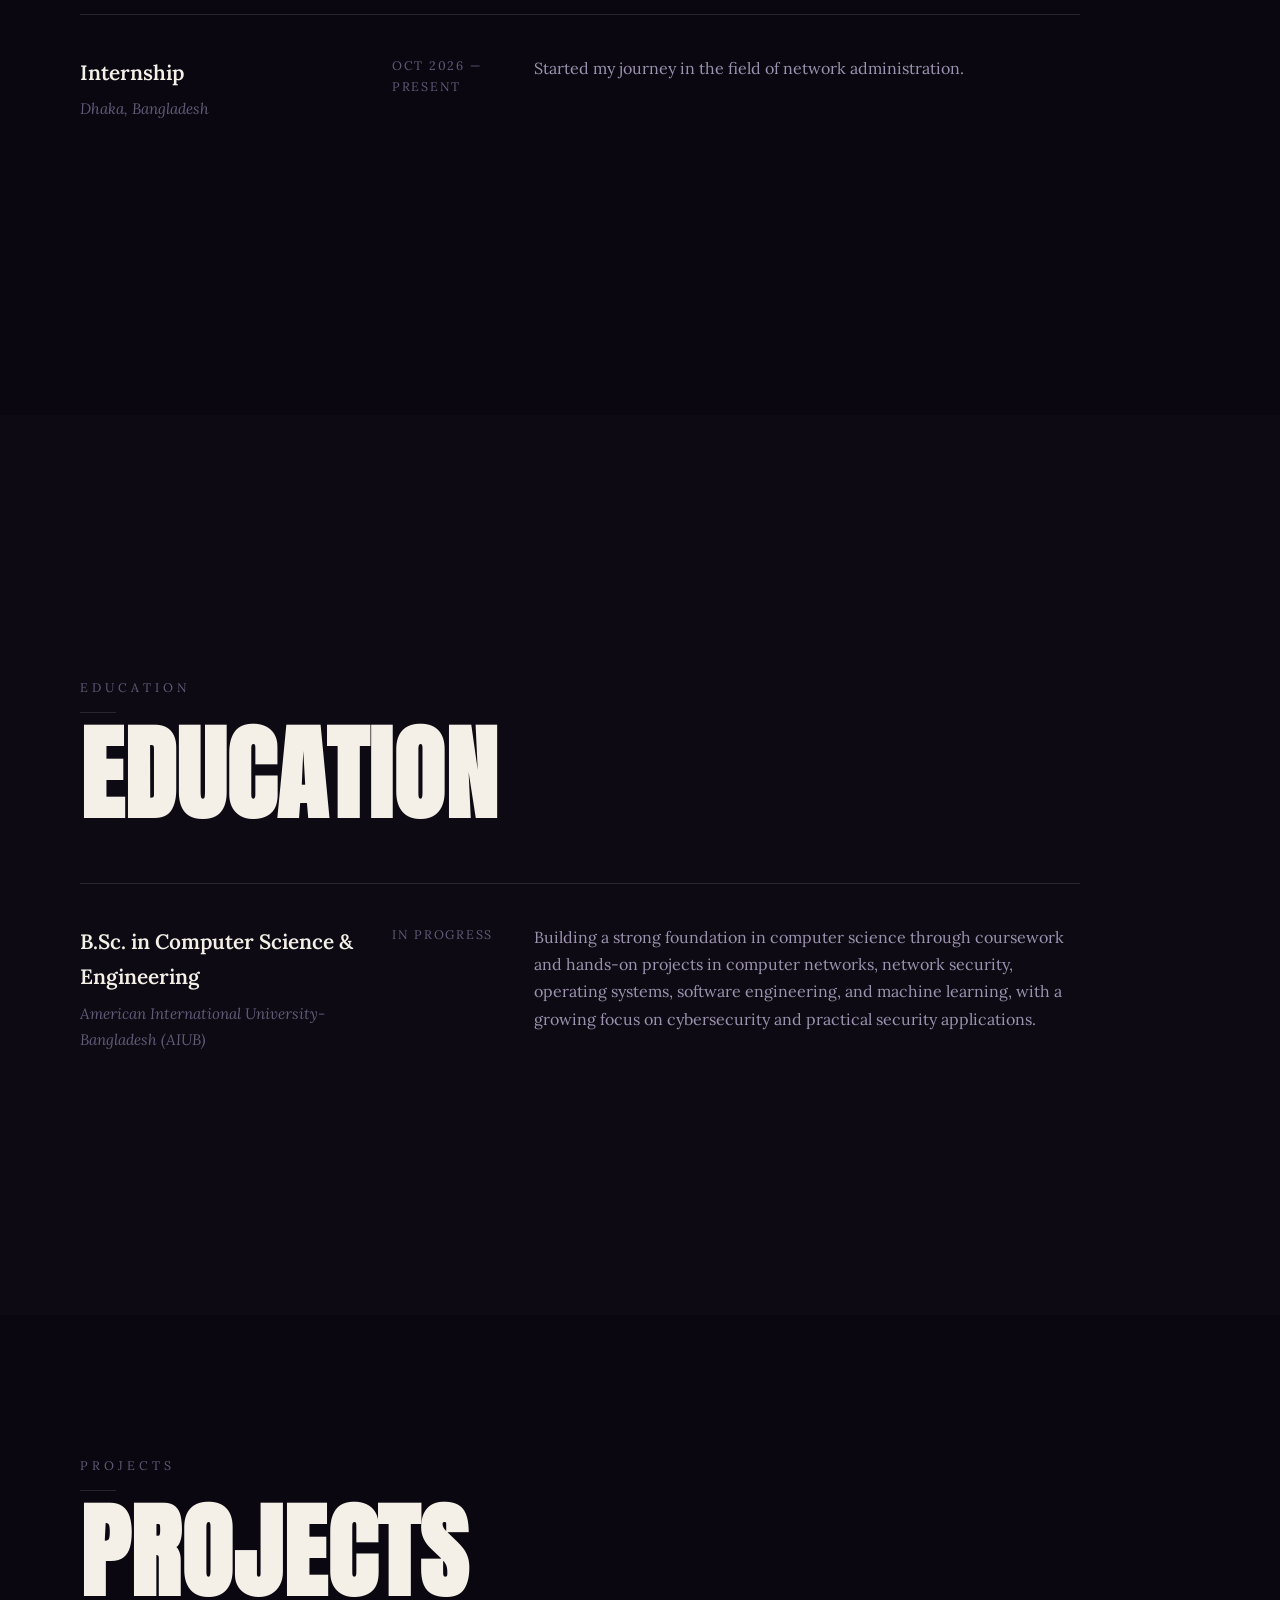
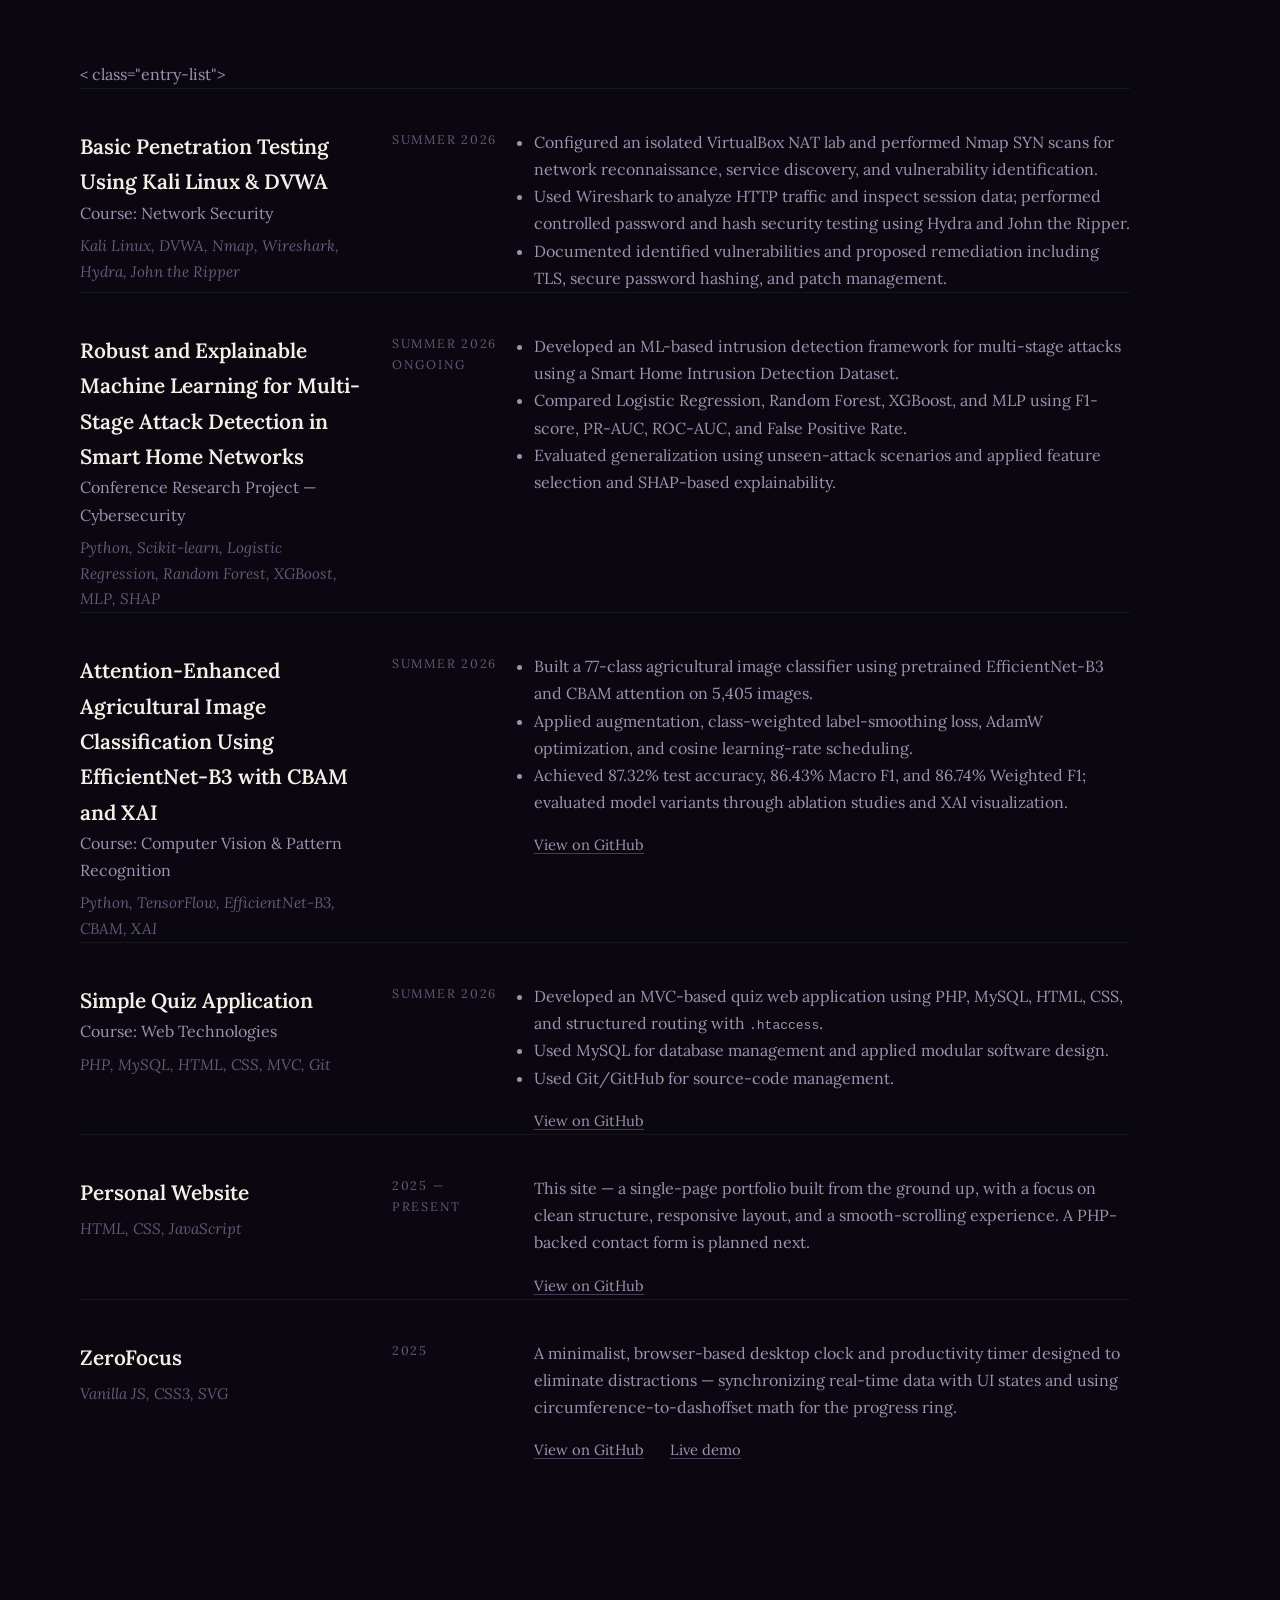
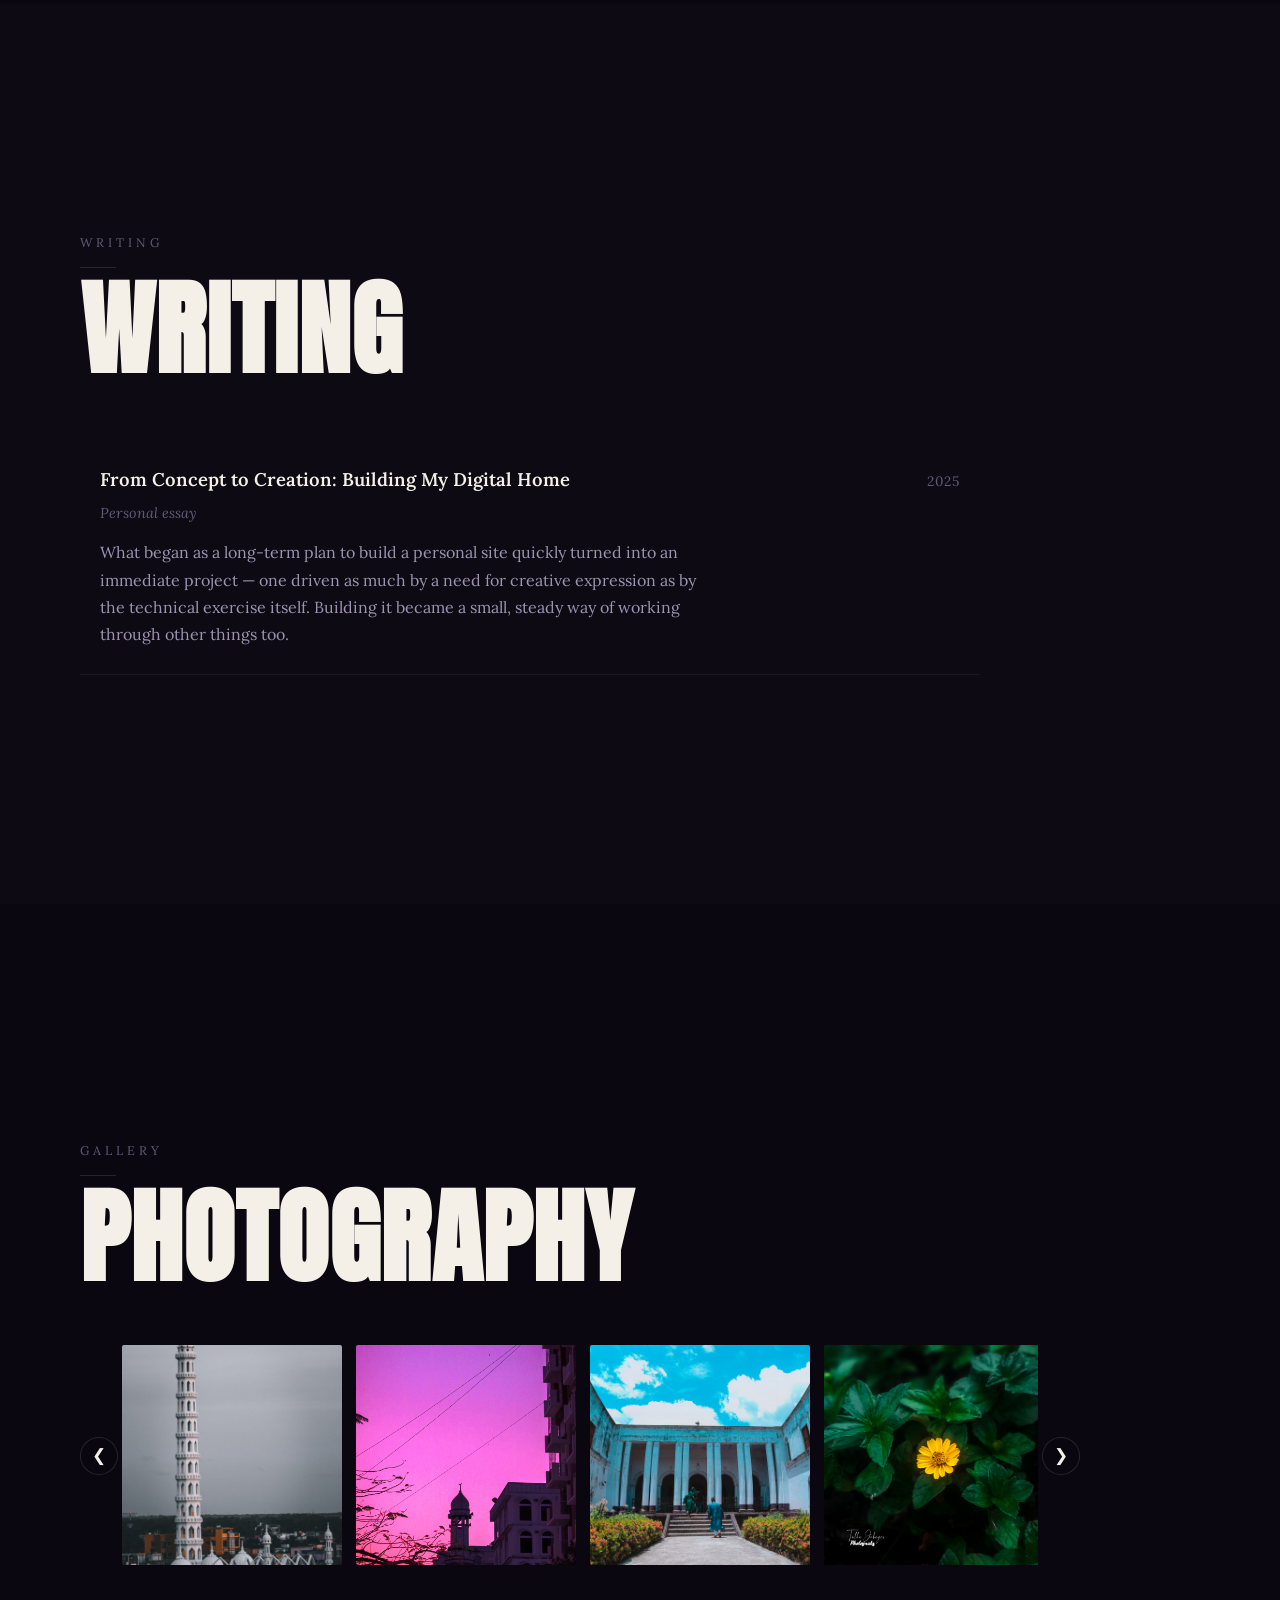
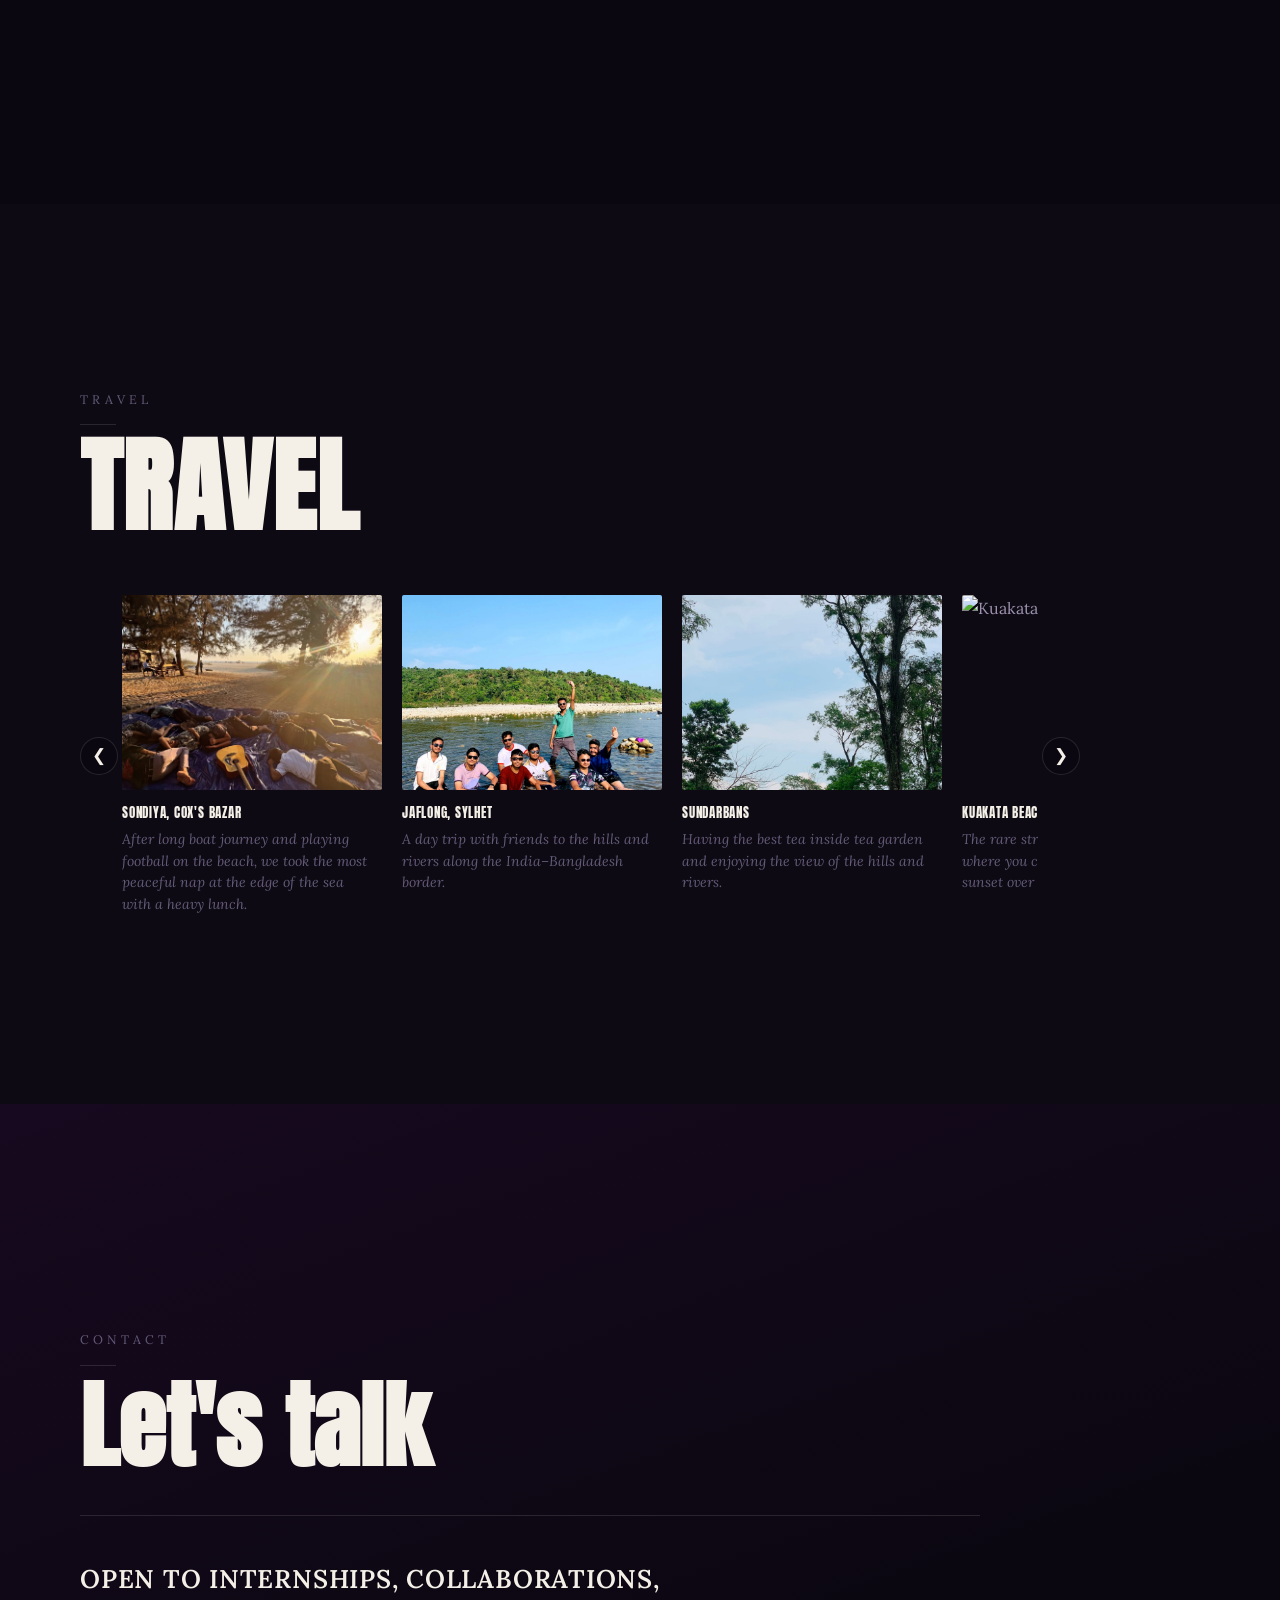
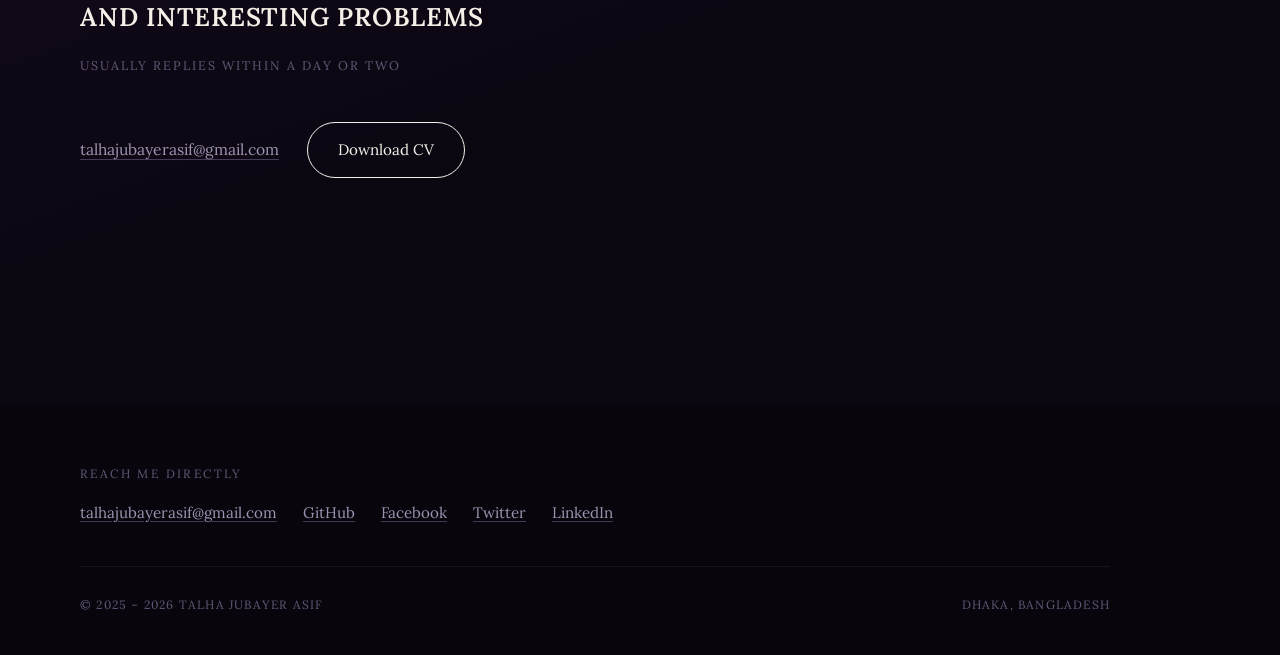
==== commit 7a7b725f: "little modification" ====
--- a/index.html
+++ b/index.html
@@ -144,11 +144,11 @@
             <div class="entry">
                 <div>
                     <div class="entry-role">Internship</div>
-                    <div class="entry-org">Details to be added</div>
+                    <div class="entry-org">Dhaka, Bangladesh</div>
                 </div>
                 <div class="entry-date">Oct 2026 —<br>Present</div>
                 <div class="entry-body">
-                    <p>Brief description of what I did or am doing in this role.</p>
+                    <p>Started my journey in the field of network administration.</p>
                 </div>
             </div>
         </div>
@@ -166,7 +166,7 @@
                 </div>
                 <div class="entry-date">In progress</div>
                 <div class="entry-body">
-                    <p>Coursework spanning software engineering, databases, computer vision, and network security — the foundation for most of what's on this site.</p>
+                    <p>Building a strong foundation in computer science through coursework and hands-on projects in computer networks, network security, operating systems, software engineering, and machine learning, with a growing focus on cybersecurity and practical security applications.</p>
                 </div>
             </div>
         </div>
@@ -176,8 +176,180 @@
     <section id="projects">
         <span class="eyebrow">Projects</span>
         <h2 class="section-title">Projects</h2>
-        <div class="entry-list">
-            <div class="entry">
+        < class="entry-list">
+        <!-- Project 1 -->
+        <div class="entry">
+            <div>
+                <div class="entry-role">
+                    Basic Penetration Testing Using Kali Linux &amp; DVWA
+                </div>
+
+                <div class="project-context">
+                    Course: Network Security
+                </div>
+                <div class="entry-org">
+                    Kali Linux, DVWA, Nmap, Wireshark, Hydra, John the Ripper
+                </div>
+            </div>
+
+            <div class="entry-date">
+                Summer 2026
+            </div>
+
+            <div class="entry-body">
+                <ul>
+                    <li>
+                        Configured an isolated VirtualBox NAT lab and performed
+                        Nmap SYN scans for network reconnaissance, service
+                        discovery, and vulnerability identification.
+                    </li>
+                    <li>
+                        Used Wireshark to analyze HTTP traffic and inspect session
+                        data; performed controlled password and hash security
+                        testing using Hydra and John the Ripper.
+                    </li>
+                    <li>
+                        Documented identified vulnerabilities and proposed
+                        remediation including TLS, secure password hashing,
+                        and patch management.
+                    </li>
+                </ul>
+            </div>
+        </div>
+
+
+        <!-- Project 2 -->
+        <div class="entry">
+            <div>
+                <div class="entry-role">
+                    Robust and Explainable Machine Learning for Multi-Stage Attack Detection in Smart Home Networks
+                </div>
+                <div class="project-context">
+                    Conference Research Project — Cybersecurity
+                </div>
+                <div class="entry-org">
+                    Python, Scikit-learn, Logistic Regression, Random Forest, XGBoost, MLP, SHAP
+                </div>
+            </div>
+
+            <div class="entry-date">
+                Summer 2026<br>
+                Ongoing
+            </div>
+
+            <div class="entry-body">
+                <ul>
+                    <li>
+                        Developed an ML-based intrusion detection framework for
+                        multi-stage attacks using a Smart Home Intrusion
+                        Detection Dataset.
+                    </li>
+                    <li>
+                        Compared Logistic Regression, Random Forest, XGBoost,
+                        and MLP using F1-score, PR-AUC, ROC-AUC, and False
+                        Positive Rate.
+                    </li>
+                    <li>
+                        Evaluated generalization using unseen-attack scenarios
+                        and applied feature selection and SHAP-based
+                        explainability.
+                    </li>
+                </ul>
+            </div>
+        </div>
+
+
+        <!-- Project 3 -->
+        <div class="entry">
+            <div>
+                <div class="entry-role">
+                    Attention-Enhanced Agricultural Image Classification Using EfficientNet-B3 with CBAM and XAI
+                </div>
+                <div class="project-context">
+                    Course: Computer Vision &amp; Pattern Recognition
+                </div>
+                <div class="entry-org">
+                    Python, TensorFlow, EfficientNet-B3, CBAM, XAI
+                </div>
+            </div>
+
+            <div class="entry-date">
+                Summer 2026
+            </div>
+
+            <div class="entry-body">
+                <ul>
+                    <li>
+                        Built a 77-class agricultural image classifier using
+                        pretrained EfficientNet-B3 and CBAM attention on
+                        5,405 images.
+                    </li>
+                    <li>
+                        Applied augmentation, class-weighted label-smoothing
+                        loss, AdamW optimization, and cosine learning-rate
+                        scheduling.
+                    </li>
+                    <li>
+                        Achieved 87.32% test accuracy, 86.43% Macro F1, and
+                        86.74% Weighted F1; evaluated model variants through
+                        ablation studies and XAI visualization.
+                    </li>
+                </ul>
+
+                <div class="entry-links">
+                    <a href="https://github.com/talhajubayerasif/cvpr"
+                       target="_blank"
+                       rel="noopener noreferrer">
+                        View on GitHub
+                    </a>
+                </div>
+            </div>
+        </div>
+        <!-- Project 4 -->
+        <div class="entry">
+            <div>
+                <div class="entry-role">
+                    Simple Quiz Application
+                </div>
+                <div class="project-context">
+                    Course: Web Technologies
+                </div>
+                <div class="entry-org">
+                    PHP, MySQL, HTML, CSS, MVC, Git
+                </div>
+            </div>
+
+            <div class="entry-date">
+                Summer 2026
+            </div>
+
+            <div class="entry-body">
+                <ul>
+                    <li>
+                        Developed an MVC-based quiz web application using PHP,
+                        MySQL, HTML, CSS, and structured routing with
+                        <code>.htaccess</code>.
+                    </li>
+                    <li>
+                        Used MySQL for database management and applied modular
+                        software design.
+                    </li>
+                    <li>
+                        Used Git/GitHub for source-code management.
+                    </li>
+                </ul>
+
+                <div class="entry-links">
+                    <a href="https://github.com/talhajubayerasif/Simple-Quiz-App"
+                       target="_blank"
+                       rel="noopener noreferrer">
+                        View on GitHub
+                    </a>
+                </div>
+            </div>
+        </div>
+        <!-- Project 5 -->
+        <div class="entry">
                 <div>
                     <div class="entry-role">Personal Website</div>
                     <div class="entry-org">HTML, CSS, JavaScript</div>
@@ -189,7 +361,8 @@
                         <a href="https://github.com/talhajubayerasif/Website" target="_blank" rel="noopener noreferrer">View on GitHub</a>
                     </div>
                 </div>
-            </div>
+        </div>
+        <!-- Project 6 -->
             <div class="entry">
                 <div>
                     <div class="entry-role">ZeroFocus</div>
@@ -204,177 +377,6 @@
                     </div>
                 </div>
             </div>
-
-        <div class="entry">
-            <div>
-                <div class="entry-role">
-                    Basic Penetration Testing Using Kali Linux &amp; DVWA
-                </div>
-
-                <div class="project-context">
-                    Course: Network Security
-                </div>
-                <div class="entry-org">
-                    Kali Linux, DVWA, Nmap, Wireshark, Hydra, John the Ripper
-                </div>
-            </div>
-
-            <div class="entry-date">
-                Summer 2026
-            </div>
-
-            <div class="entry-body">
-                <ul>
-                    <li>
-                        Configured an isolated VirtualBox NAT lab and performed
-                        Nmap SYN scans for network reconnaissance, service
-                        discovery, and vulnerability identification.
-                    </li>
-                    <li>
-                        Used Wireshark to analyze HTTP traffic and inspect session
-                        data; performed controlled password and hash security
-                        testing using Hydra and John the Ripper.
-                    </li>
-                    <li>
-                        Documented identified vulnerabilities and proposed
-                        remediation including TLS, secure password hashing,
-                        and patch management.
-                    </li>
-                </ul>
-            </div>
-        </div>
-
-
-        <!-- Project 2 -->
-        <div class="entry">
-            <div>
-                <div class="entry-role">
-                    Robust and Explainable Machine Learning for Multi-Stage Attack Detection in Smart Home Networks
-                </div>
-                <div class="project-context">
-                    Conference Research Project — Cybersecurity
-                </div>
-                <div class="entry-org">
-                    Python, Scikit-learn, Logistic Regression, Random Forest, XGBoost, MLP, SHAP
-                </div>
-            </div>
-
-            <div class="entry-date">
-                Summer 2026<br>
-                Ongoing
-            </div>
-
-            <div class="entry-body">
-                <ul>
-                    <li>
-                        Developed an ML-based intrusion detection framework for
-                        multi-stage attacks using a Smart Home Intrusion
-                        Detection Dataset.
-                    </li>
-                    <li>
-                        Compared Logistic Regression, Random Forest, XGBoost,
-                        and MLP using F1-score, PR-AUC, ROC-AUC, and False
-                        Positive Rate.
-                    </li>
-                    <li>
-                        Evaluated generalization using unseen-attack scenarios
-                        and applied feature selection and SHAP-based
-                        explainability.
-                    </li>
-                </ul>
-            </div>
-        </div>
-
-
-        <!-- Project 3 -->
-        <div class="entry">
-            <div>
-                <div class="entry-role">
-                    Attention-Enhanced Agricultural Image Classification Using EfficientNet-B3 with CBAM and XAI
-                </div>
-                <div class="project-context">
-                    Course: Computer Vision &amp; Pattern Recognition
-                </div>
-                <div class="entry-org">
-                    Python, TensorFlow, EfficientNet-B3, CBAM, XAI
-                </div>
-            </div>
-
-            <div class="entry-date">
-                Summer 2026
-            </div>
-
-            <div class="entry-body">
-                <ul>
-                    <li>
-                        Built a 77-class agricultural image classifier using
-                        pretrained EfficientNet-B3 and CBAM attention on
-                        5,405 images.
-                    </li>
-                    <li>
-                        Applied augmentation, class-weighted label-smoothing
-                        loss, AdamW optimization, and cosine learning-rate
-                        scheduling.
-                    </li>
-                    <li>
-                        Achieved 87.32% test accuracy, 86.43% Macro F1, and
-                        86.74% Weighted F1; evaluated model variants through
-                        ablation studies and XAI visualization.
-                    </li>
-                </ul>
-
-                <div class="entry-links">
-                    <a href="https://github.com/talhajubayerasif/cvpr"
-                       target="_blank"
-                       rel="noopener noreferrer">
-                        View on GitHub
-                    </a>
-                </div>
-            </div>
-        </div>
-
-        <div class="entry">
-            <div>
-                <div class="entry-role">
-                    Simple Quiz Application
-                </div>
-                <div class="project-context">
-                    Course: Web Technologies
-                </div>
-                <div class="entry-org">
-                    PHP, MySQL, HTML, CSS, MVC, Git
-                </div>
-            </div>
-
-            <div class="entry-date">
-                Summer 2026
-            </div>
-
-            <div class="entry-body">
-                <ul>
-                    <li>
-                        Developed an MVC-based quiz web application using PHP,
-                        MySQL, HTML, CSS, and structured routing with
-                        <code>.htaccess</code>.
-                    </li>
-                    <li>
-                        Used MySQL for database management and applied modular
-                        software design.
-                    </li>
-                    <li>
-                        Used Git/GitHub for source-code management.
-                    </li>
-                </ul>
-
-                <div class="entry-links">
-                    <a href="https://github.com/talhajubayerasif/Simple-Quiz-App"
-                       target="_blank"
-                       rel="noopener noreferrer">
-                        View on GitHub
-                    </a>
-                </div>
-            </div>
-        </div>
     </section>
 
     <!-- Writing / Blog -->
@@ -400,35 +402,35 @@
         <div class="carousel-wrap">
             <button class="carousel-btn carousel-prev" id="galleryPrev" aria-label="Previous photos">&#10094;</button>
             <div class="gallery-grid">
-            <div class="gallery-item" data-caption="A quiet corner of a neighbourhood mosque, caught in still morning light.">
+            <div class="gallery-item" data-caption=" Most iconic mosque in Khulna, Bangladesh.">
                 <img src="images/gallery/mosjid.jpg" alt="Mosque exterior" loading="lazy">
             </div>
-            <div class="gallery-item" data-caption="Another angle of the same mosque — symmetry and calm.">
+            <div class="gallery-item" data-caption="Evining light at the mosque — symmetry and calm.">
                 <img src="images/gallery/mosjid2.jpg" alt="Mosque detail" loading="lazy">
             </div>
-            <div class="gallery-item" data-caption="Modhu's Canteen — a small, storied corner of Dhaka University.">
+            <div class="gallery-item" data-caption="Michael Madhusudan Dutta's house, now a museum, in Jessore, Bangladesh.">
                 <img src="images/gallery/modhu.jpg" alt="Modhur Canteen" loading="lazy">
             </div>
             <div class="gallery-item" data-caption="A single flower, shot close, just to notice the detail.">
                 <img src="images/gallery/flower.jpg" alt="Flower close-up" loading="lazy">
             </div>
-            <div class="gallery-item" data-caption="AIUB campus on an ordinary day between classes.">
+            <div class="gallery-item" data-caption="Beautiful view of C building and umbrella canteen at AIUB.">
                 <img src="images/gallery/aiub1.jpg" alt="AIUB campus" loading="lazy">
             </div>
-            <div class="gallery-item" data-caption="Another view of AIUB — where most of this journey is happening.">
+            <div class="gallery-item" data-caption="Another view of seating area of umbrella canteen at AIUB — where most of couple's journey began.">
                 <img src="images/gallery/aiub2.jpg" alt="AIUB campus, second view" loading="lazy">
             </div>
-             <div class="gallery-item" data-caption="Sky doing most of the work at golden hour.">
+             <div class="gallery-item" data-caption="Sky doing most of the work at golden hour. Lalon Shah bridge, Ishwardi, Bangladesh.">
                 <img src="images/gallery/sunset.jpg" alt="Sunset" loading="lazy">
             </div>
-             <div class="gallery-item" data-caption="A train passing through — motion frozen for a second.">
+             <div class="gallery-item" data-caption="A train waiting for departure at Khulna railway station.">
                 <img src="images/gallery/train.jpg" alt="Train" loading="lazy">
             </div>
              <div class="gallery-item" data-caption="A small toy, photographed like it mattered more than it should.">
                 <img src="images/gallery/toy.jpg" alt="Toy still life" loading="lazy">
             </div>
-             <div class="gallery-item" data-caption="Shaheed Minar — a monument that carries more than its shape.">
-                <img src="images/gallery/minar.jpg" alt="Shaheed Minar" loading="lazy">
+             <div class="gallery-item" data-caption="Enlighted minar of mosque in Mirpur 11, Dhaka, Bangladesh.">
+                <img src="images/gallery/minar.jpg" alt="Enlighted minar" loading="lazy">
             </div>
              <div class="gallery-item" data-caption="Wide open landscape, nothing in a hurry.">
                 <img src="images/gallery/landscape.jpg" alt="Landscape" loading="lazy">
@@ -459,12 +461,12 @@
             <div class="travel-grid">
             <div class="travel-card">
                 <div class="travel-item">
-                    <img src="images/travel/me1.jpg" alt="Cox's Bazar" loading="lazy"
-                         data-loc="Sondiya, Cox's Bazar" data-desc="An early-morning walk on the widest beach in the country, before the tide and the crowds came in.">
+                    <img src="images/travel/sona4.webp" alt="Sondiya, Cox's Bazar" loading="lazy"
+                         data-loc="Sondiya, Cox's Bazar" data-desc="After long boat journey and playing football on the beach, we took the most peaceful nap at the edge of the sea with a heavy lunch.">
                 </div>
                 <div class="travel-info">
                     <span class="travel-loc">Sondiya, Cox's Bazar</span>
-                    <p class="travel-desc">An early-morning walk on the widest beach in the country, before the tide and the crowds came in.</p>
+                    <p class="travel-desc">After long boat journey and playing football on the beach, we took the most peaceful nap at the edge of the sea with a heavy lunch.</p>
                 </div>
             </div>
             <div class="travel-card">
@@ -479,12 +481,12 @@
             </div>
             <div class="travel-card">
                 <div class="travel-item">
-                    <img src="images/travel/sundarbans.jpg" alt="Sundarbans" loading="lazy"
-                         data-loc="Sundarbans" data-desc="Drifting through the mangrove channels of the world's largest tidal forest.">
+                    <img src="images/travel/jaflong2.jpg" alt="Sundarbans" loading="lazy"
+                         data-loc="Sundarbans" data-desc="Having the best tea inside tea garden and enjoying the view of the hills and rivers.">
                 </div>
                 <div class="travel-info">
                     <span class="travel-loc">Sundarbans</span>
-                    <p class="travel-desc">Drifting through the mangrove channels of the world's largest tidal forest.</p>
+                    <p class="travel-desc">Having the best tea inside tea garden and enjoying the view of the hills and rivers.</p>
                 </div>
             </div>
             <div class="travel-card">
@@ -540,7 +542,7 @@
         </div>
         <div class="footer-bottom">
             <span>&copy; 2025 – 2026 Talha Jubayer Asif</span>
-            <span>Bangladesh</span>
+            <span>Dhaka, Bangladesh</span>
         </div>
     </footer>
 
--- a/Style.css
+++ b/Style.css
@@ -68,18 +68,18 @@
     gap: 28px;
     font-size: 0.85rem;
     letter-spacing: 0.02em;
-    color: var(--ink-faint);
+    color: var(--ink);
 }
 
 .top-links a {
-    color: var(--ink-dim);
+    color: var(--ink);
     transition: color 0.25s ease;
     cursor: pointer;
 }
 
 .top-links a:hover,
 .top-links a:focus-visible {
-    color: var(--ink);
+    color: var(--ink-faint);
 }
 
 /* =========================================================
@@ -112,7 +112,7 @@
     right: 0;
     bottom: 0;
     height: 1px;
-    background: var(--ink);
+    background: var(--ink-faint);
     transform: scaleX(0);
     transform-origin: right;
     transition: transform 0.3s ease;
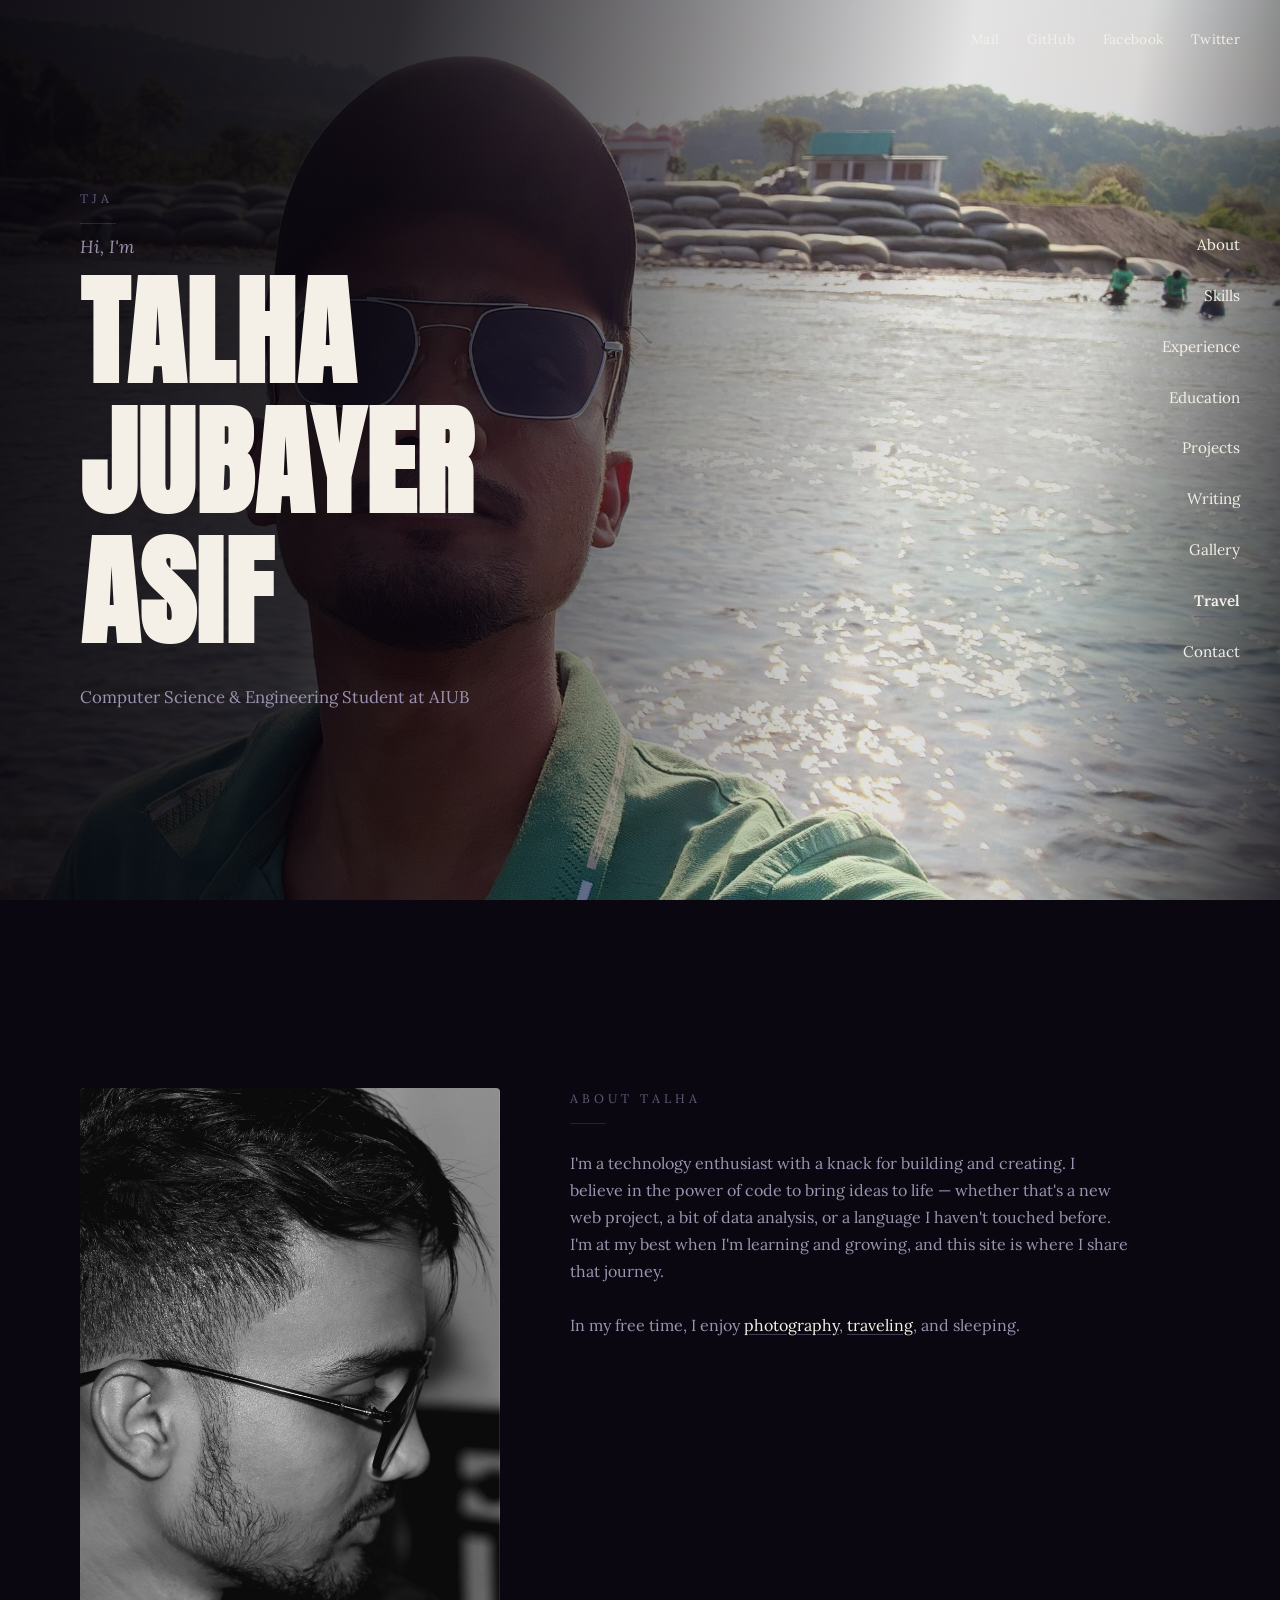
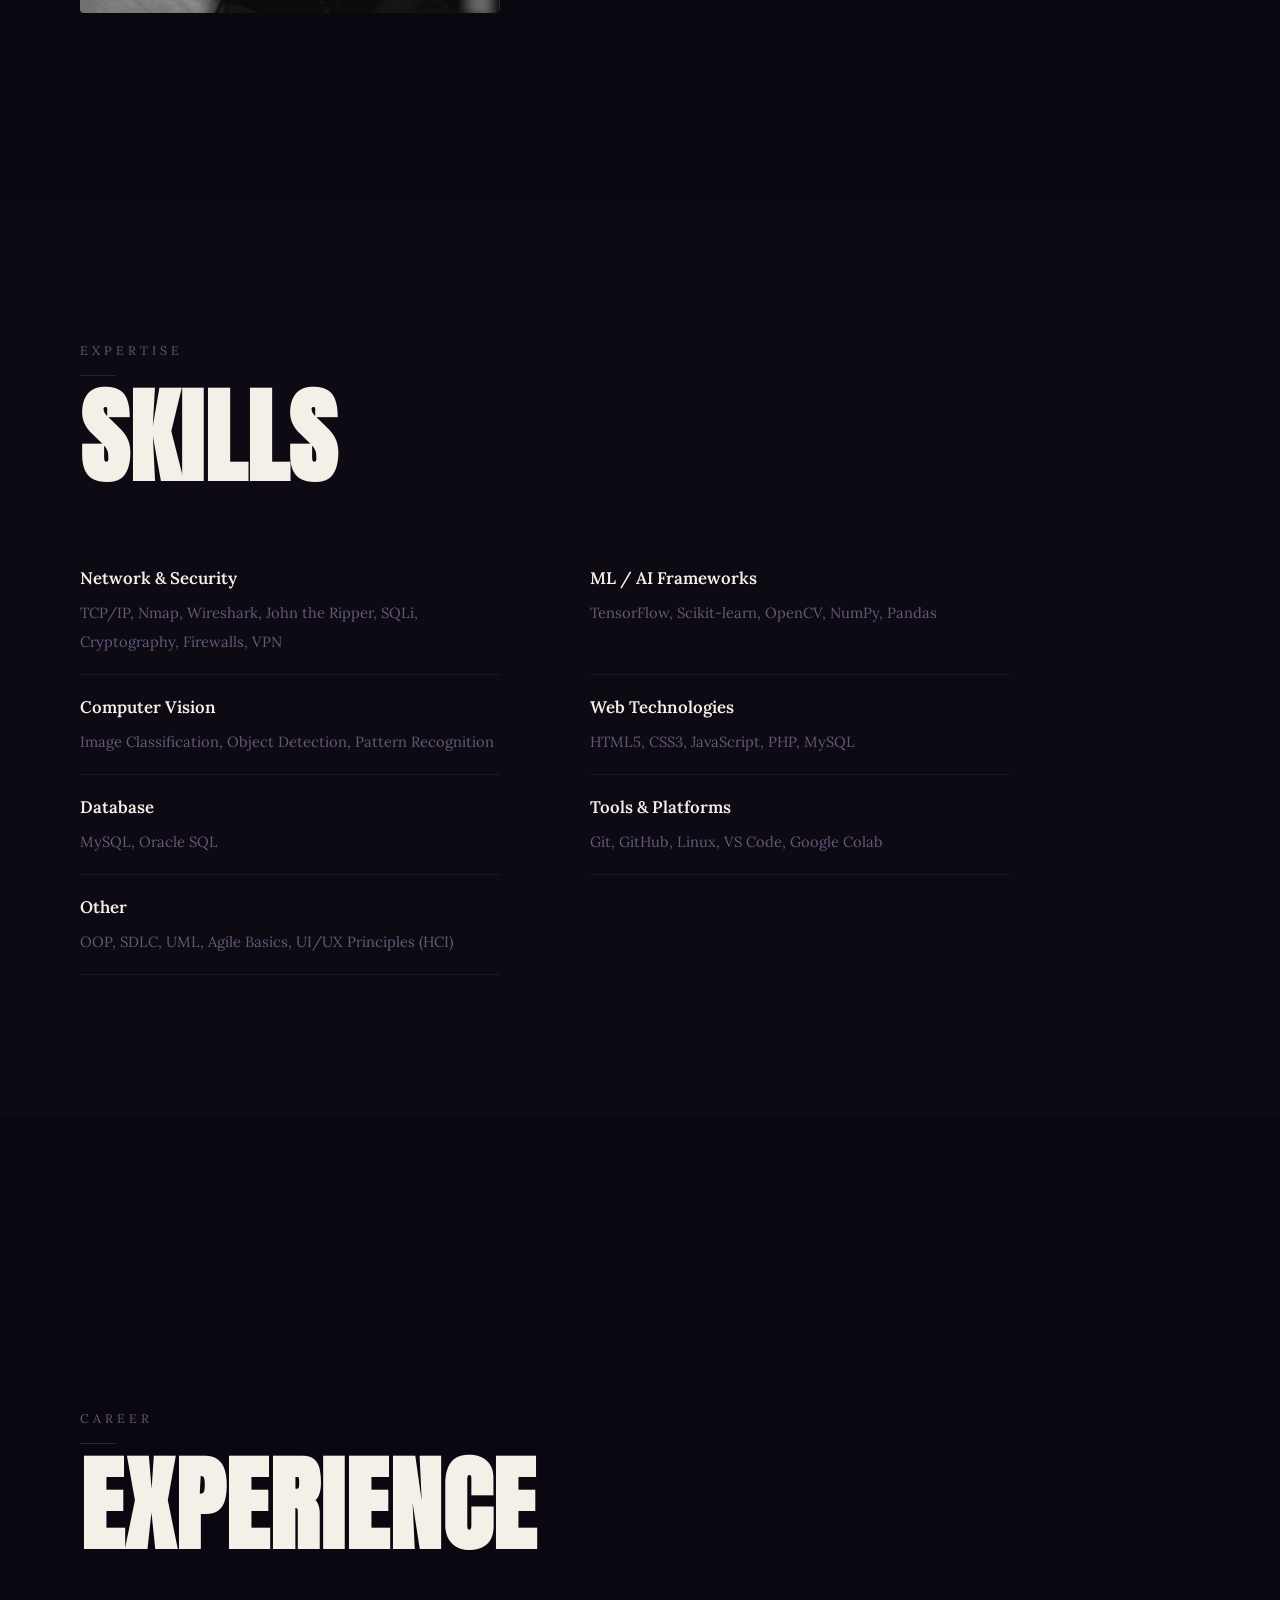
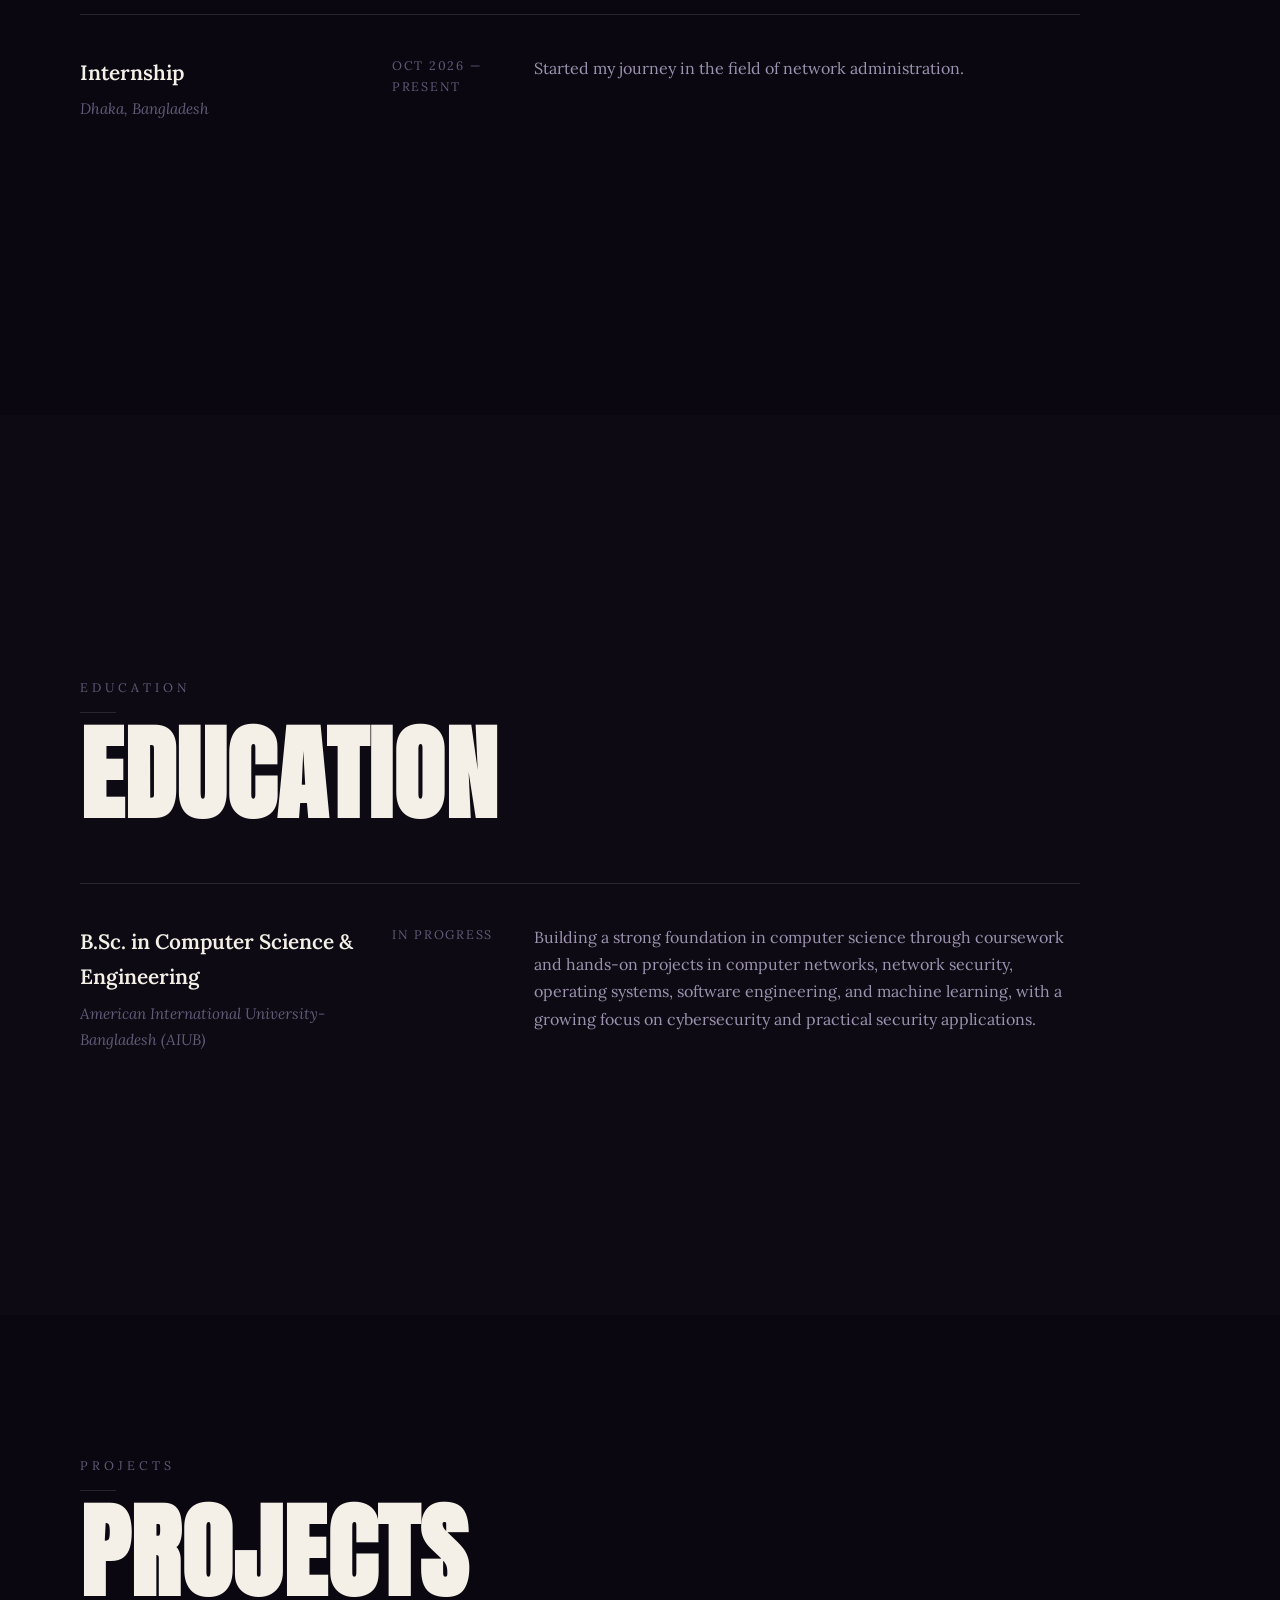
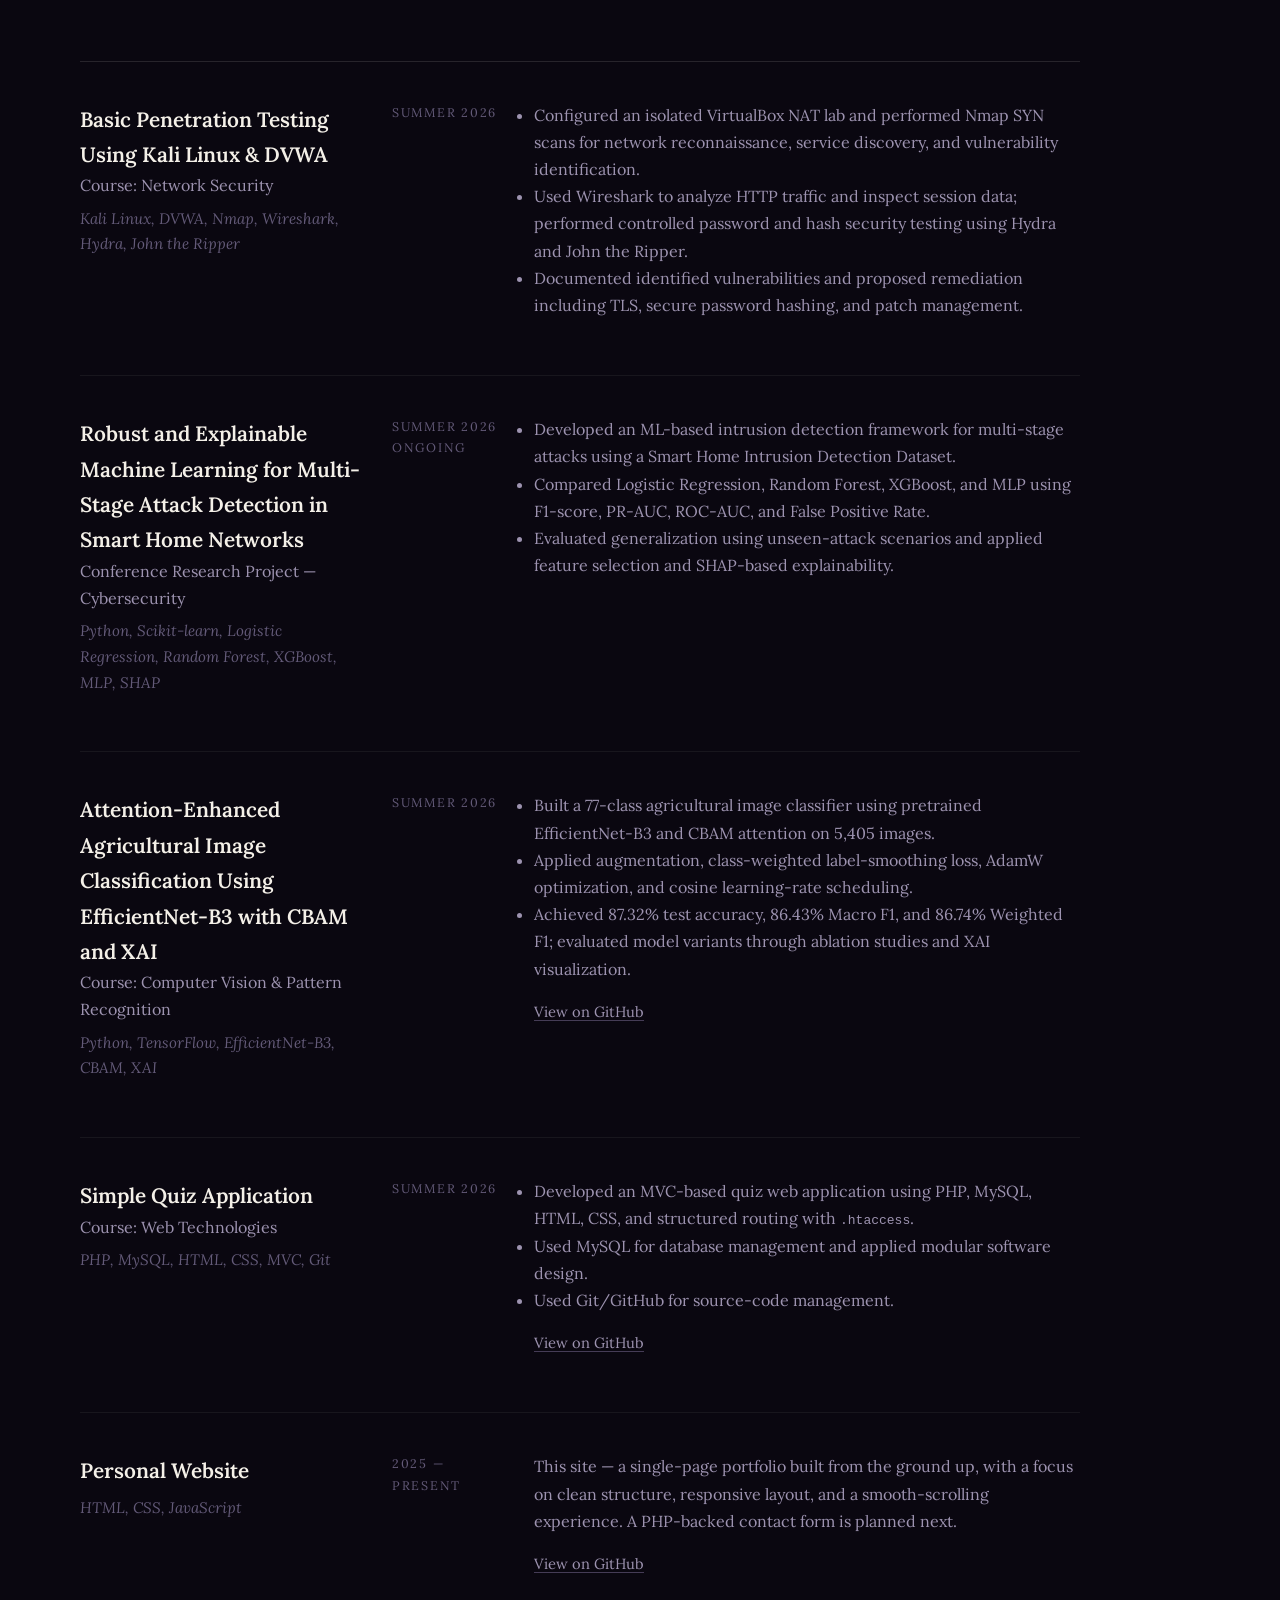
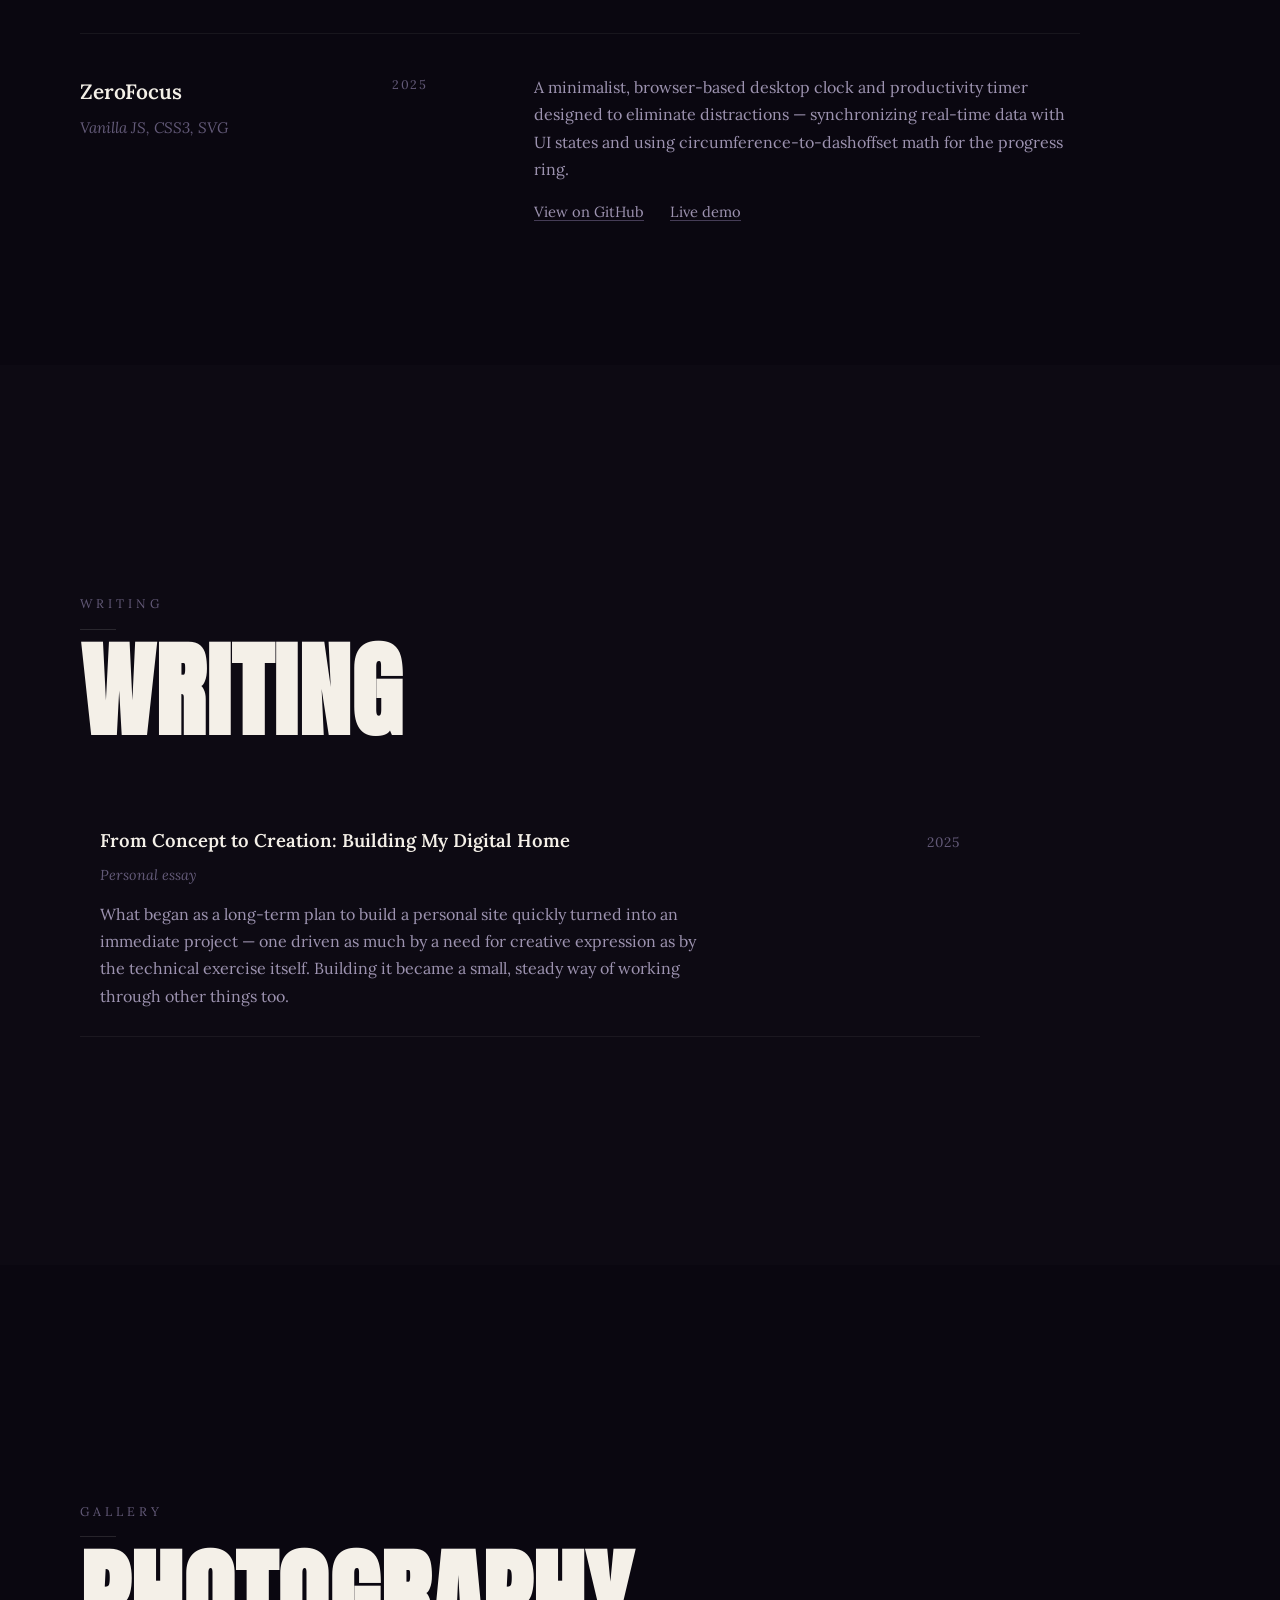
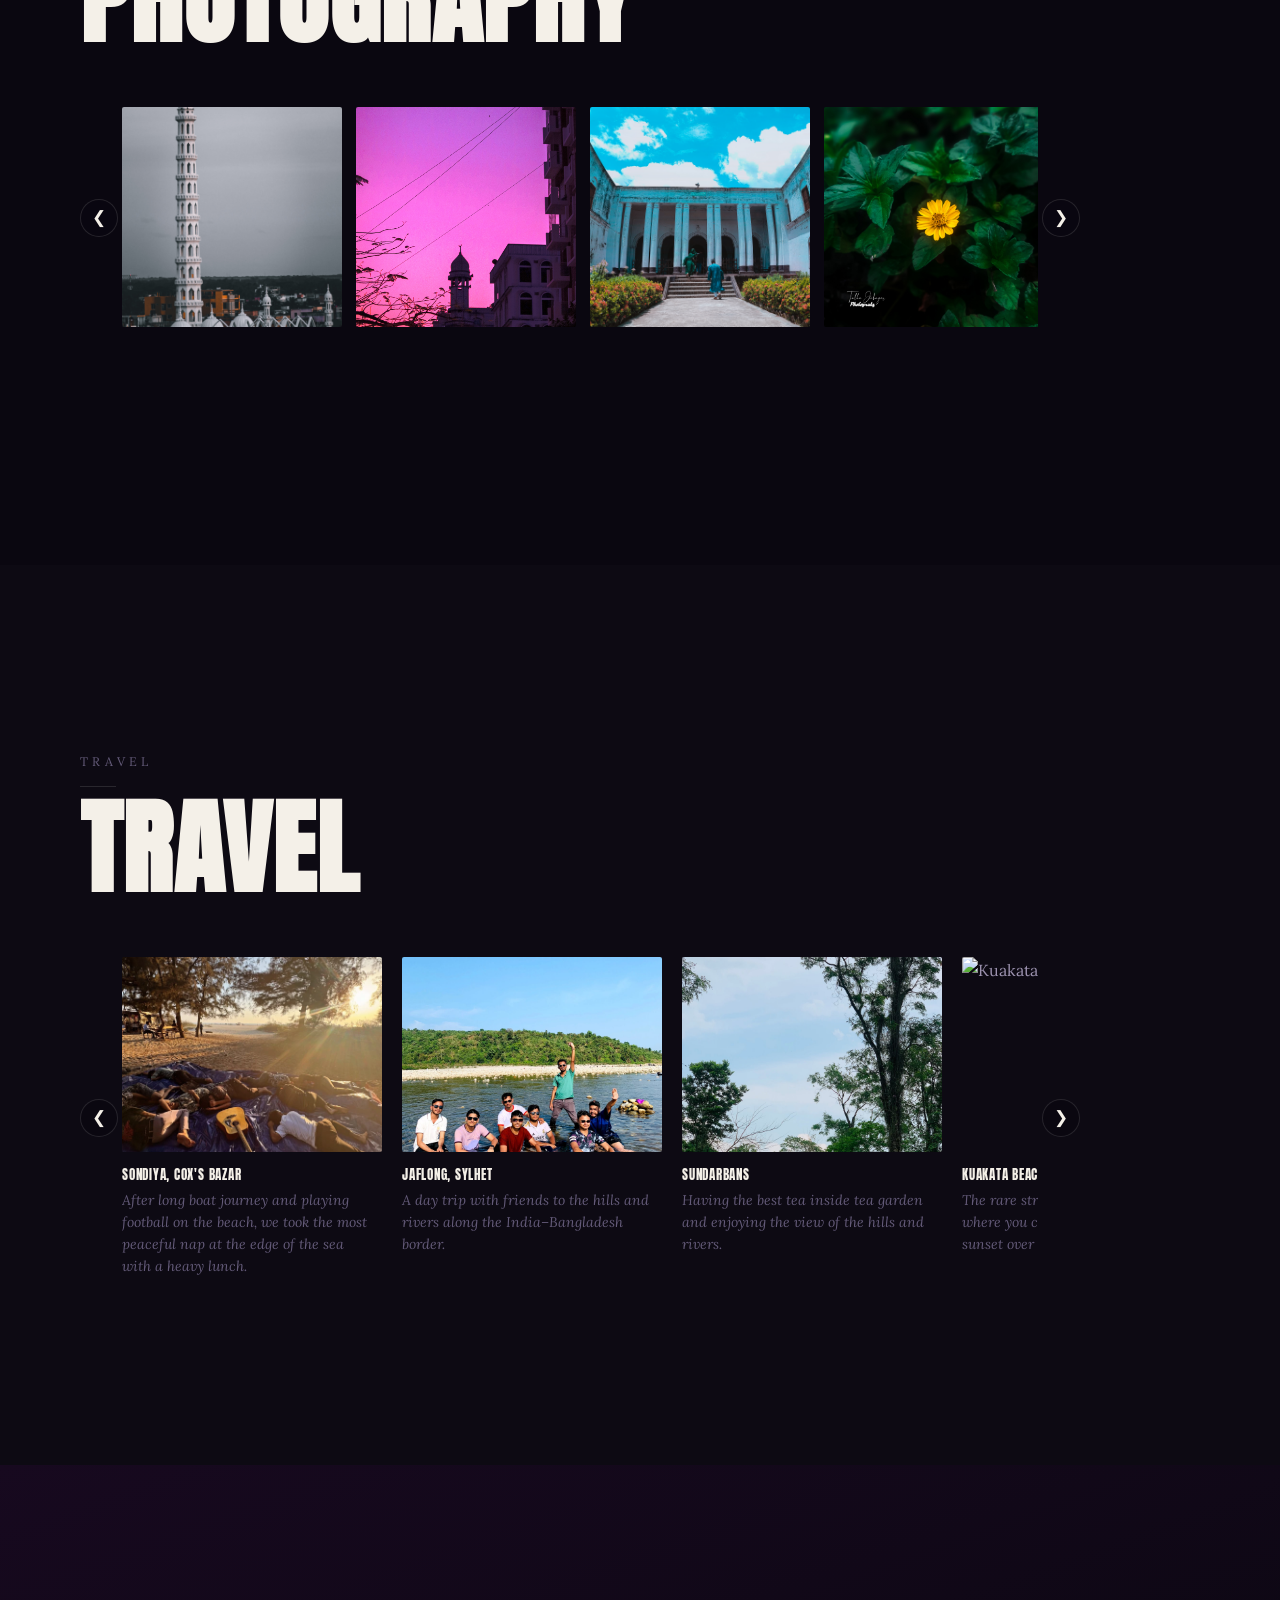
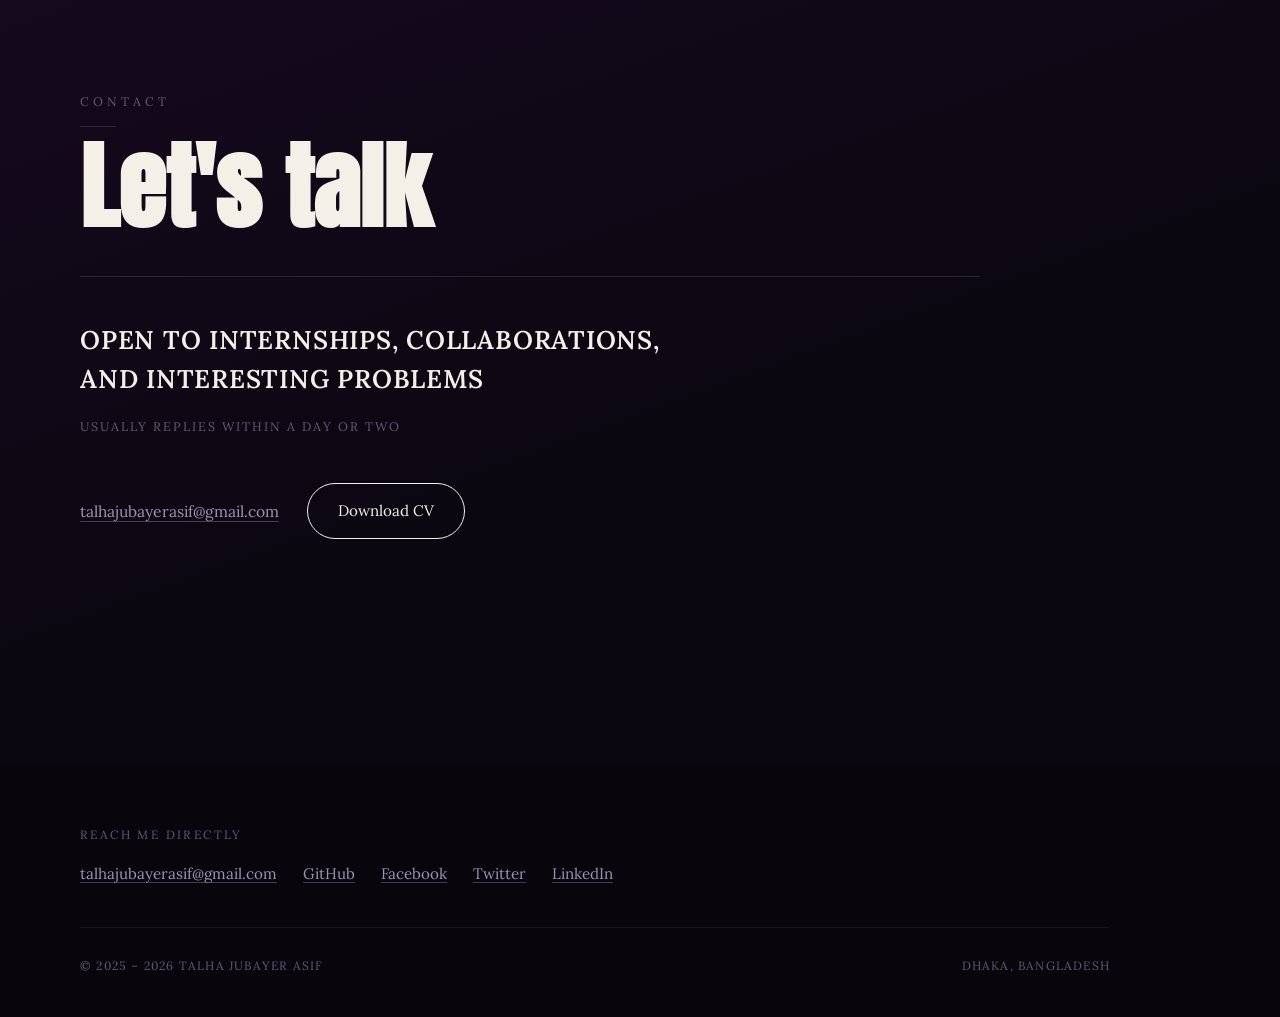
==== commit 861c0970: "tag fix" ====
--- a/index.html
+++ b/index.html
@@ -176,7 +176,7 @@
     <section id="projects">
         <span class="eyebrow">Projects</span>
         <h2 class="section-title">Projects</h2>
-        < class="entry-list">
+        <d class="entry-list">
         <!-- Project 1 -->
         <div class="entry">
             <div>
@@ -377,6 +377,7 @@
                     </div>
                 </div>
             </div>
+        </div>
     </section>
 
     <!-- Writing / Blog -->
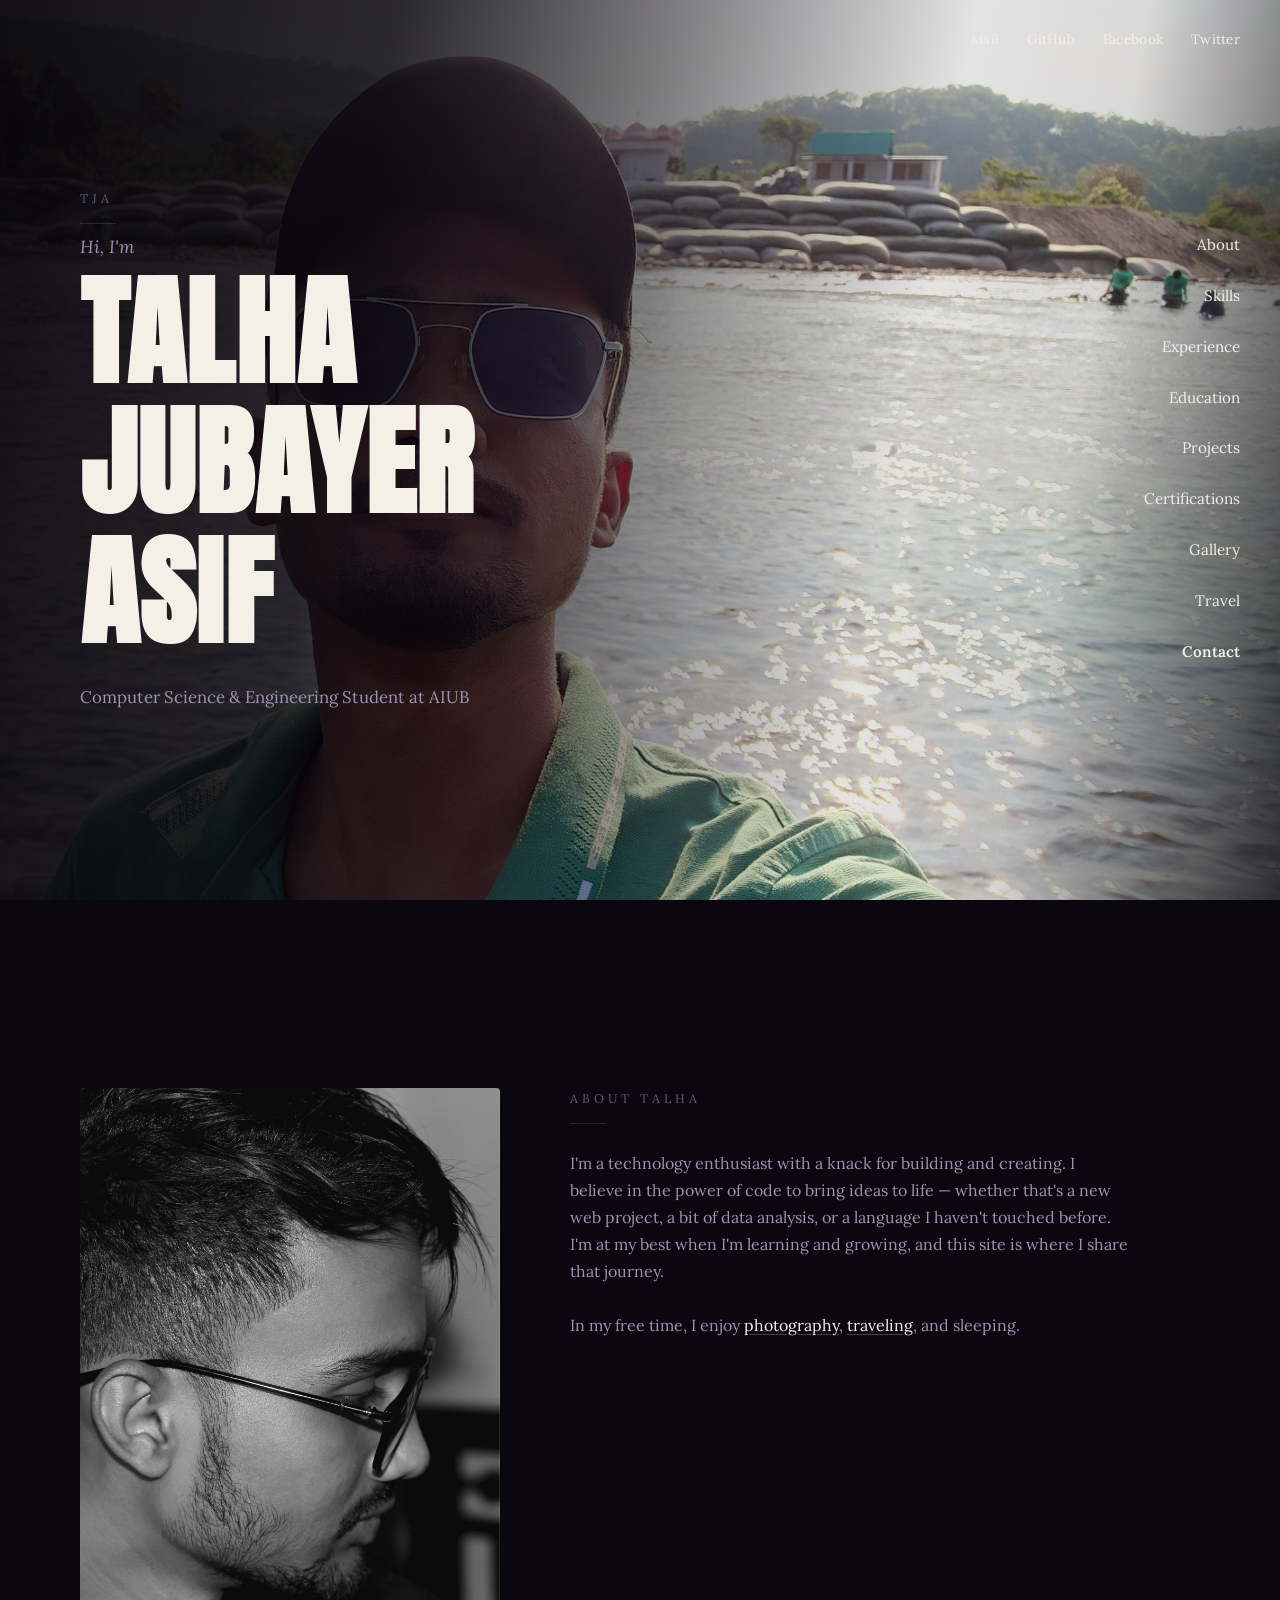
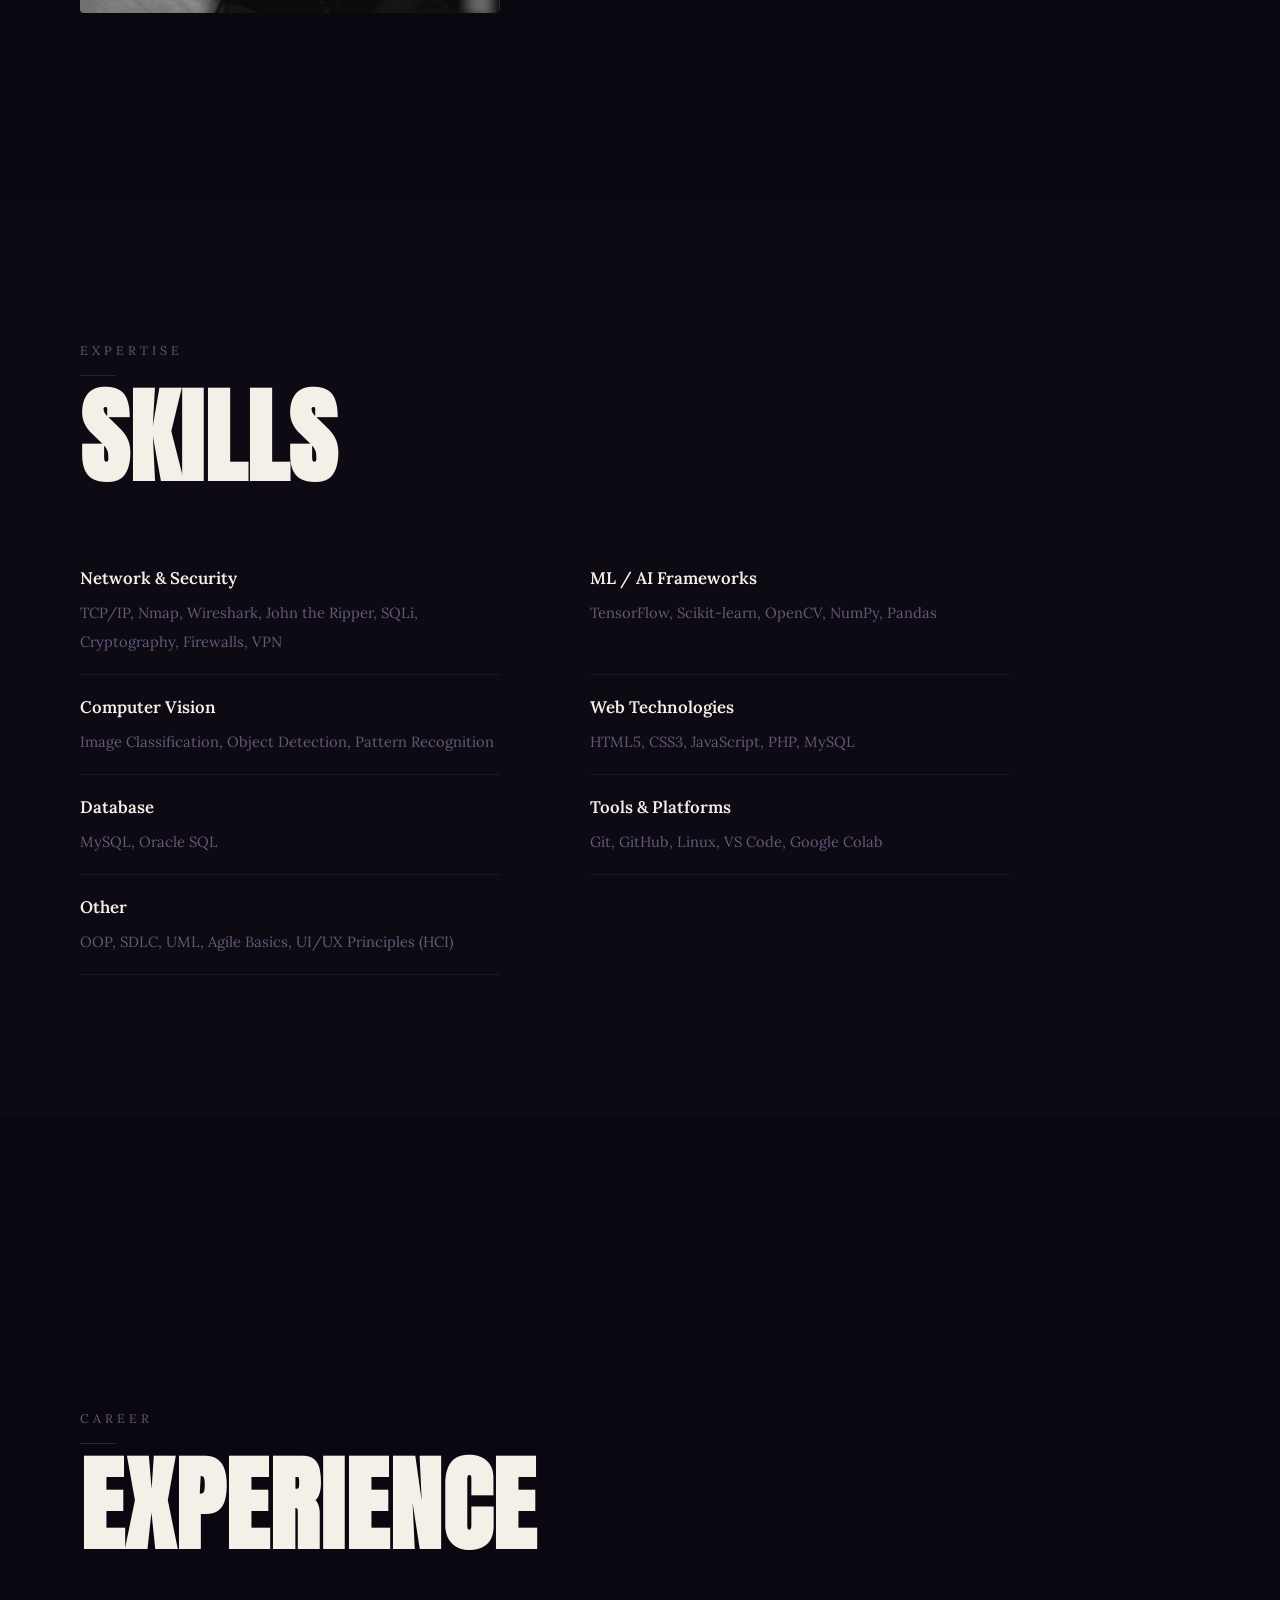
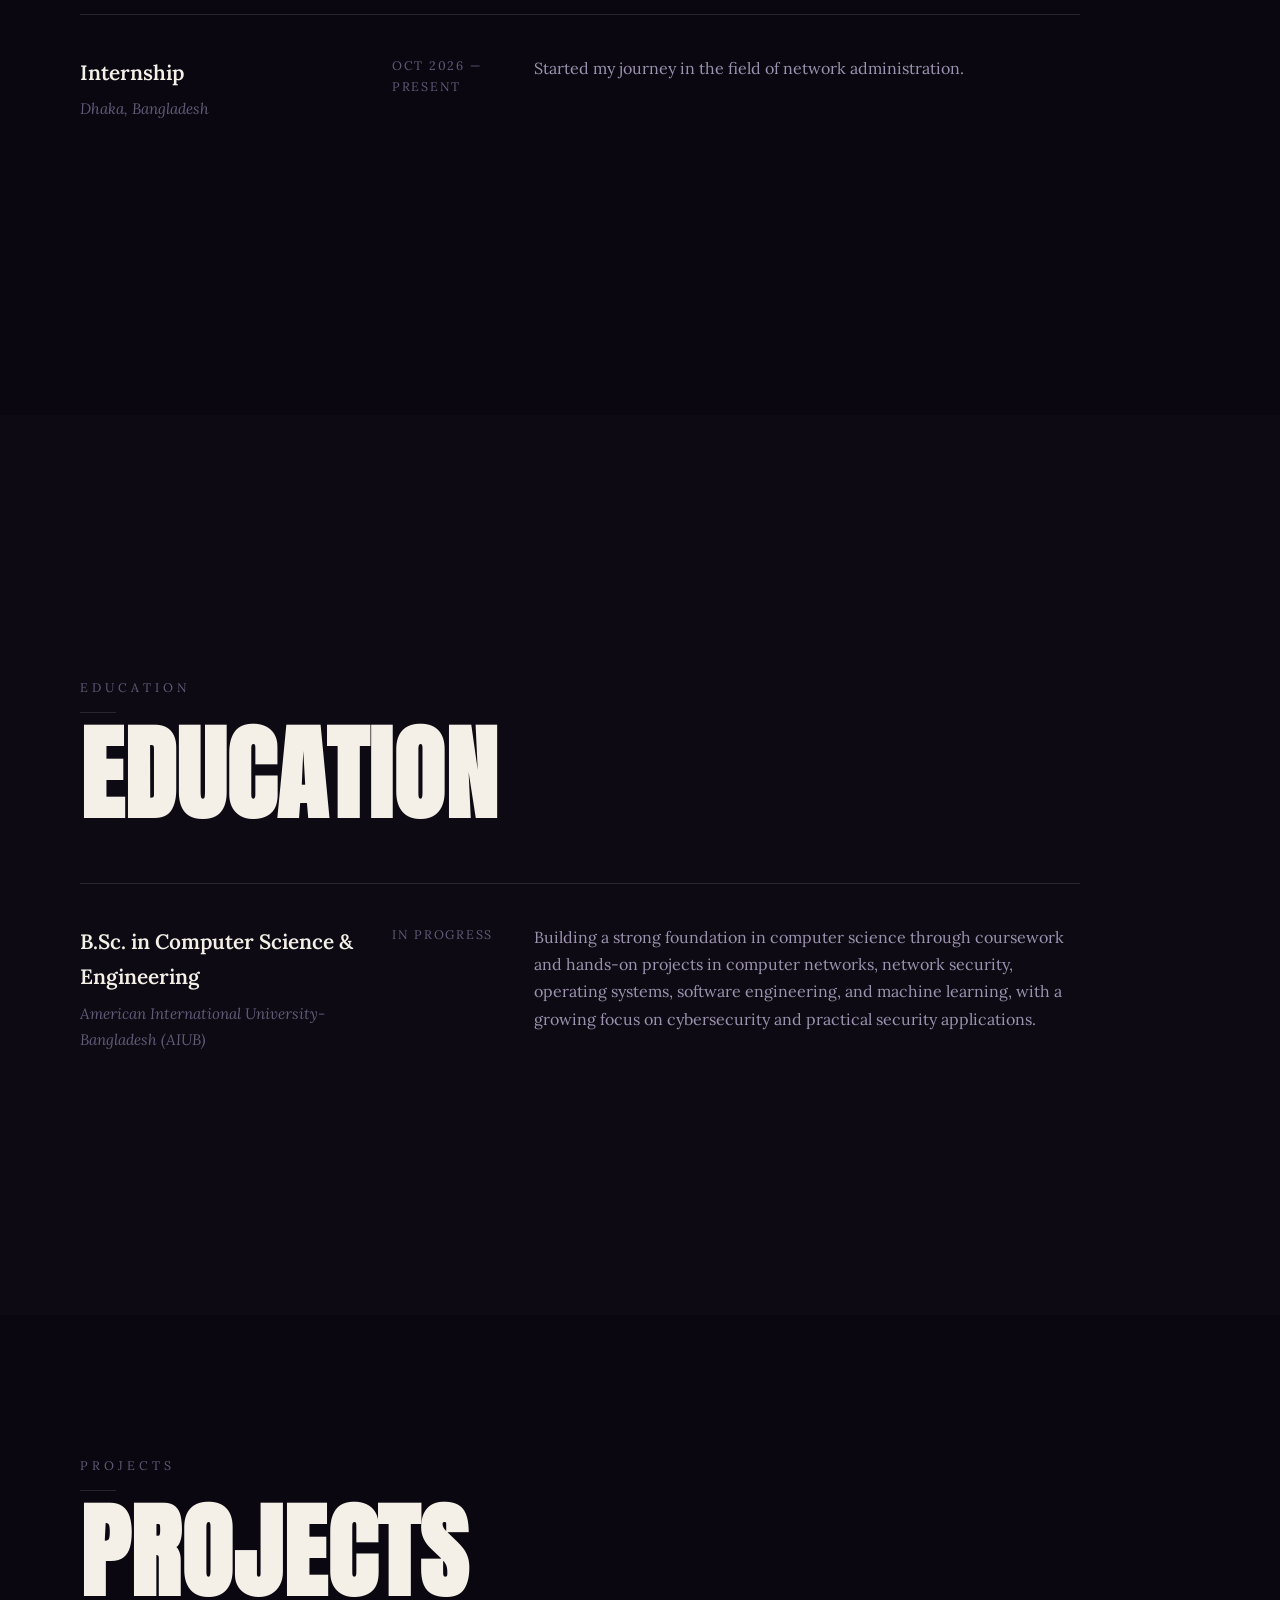
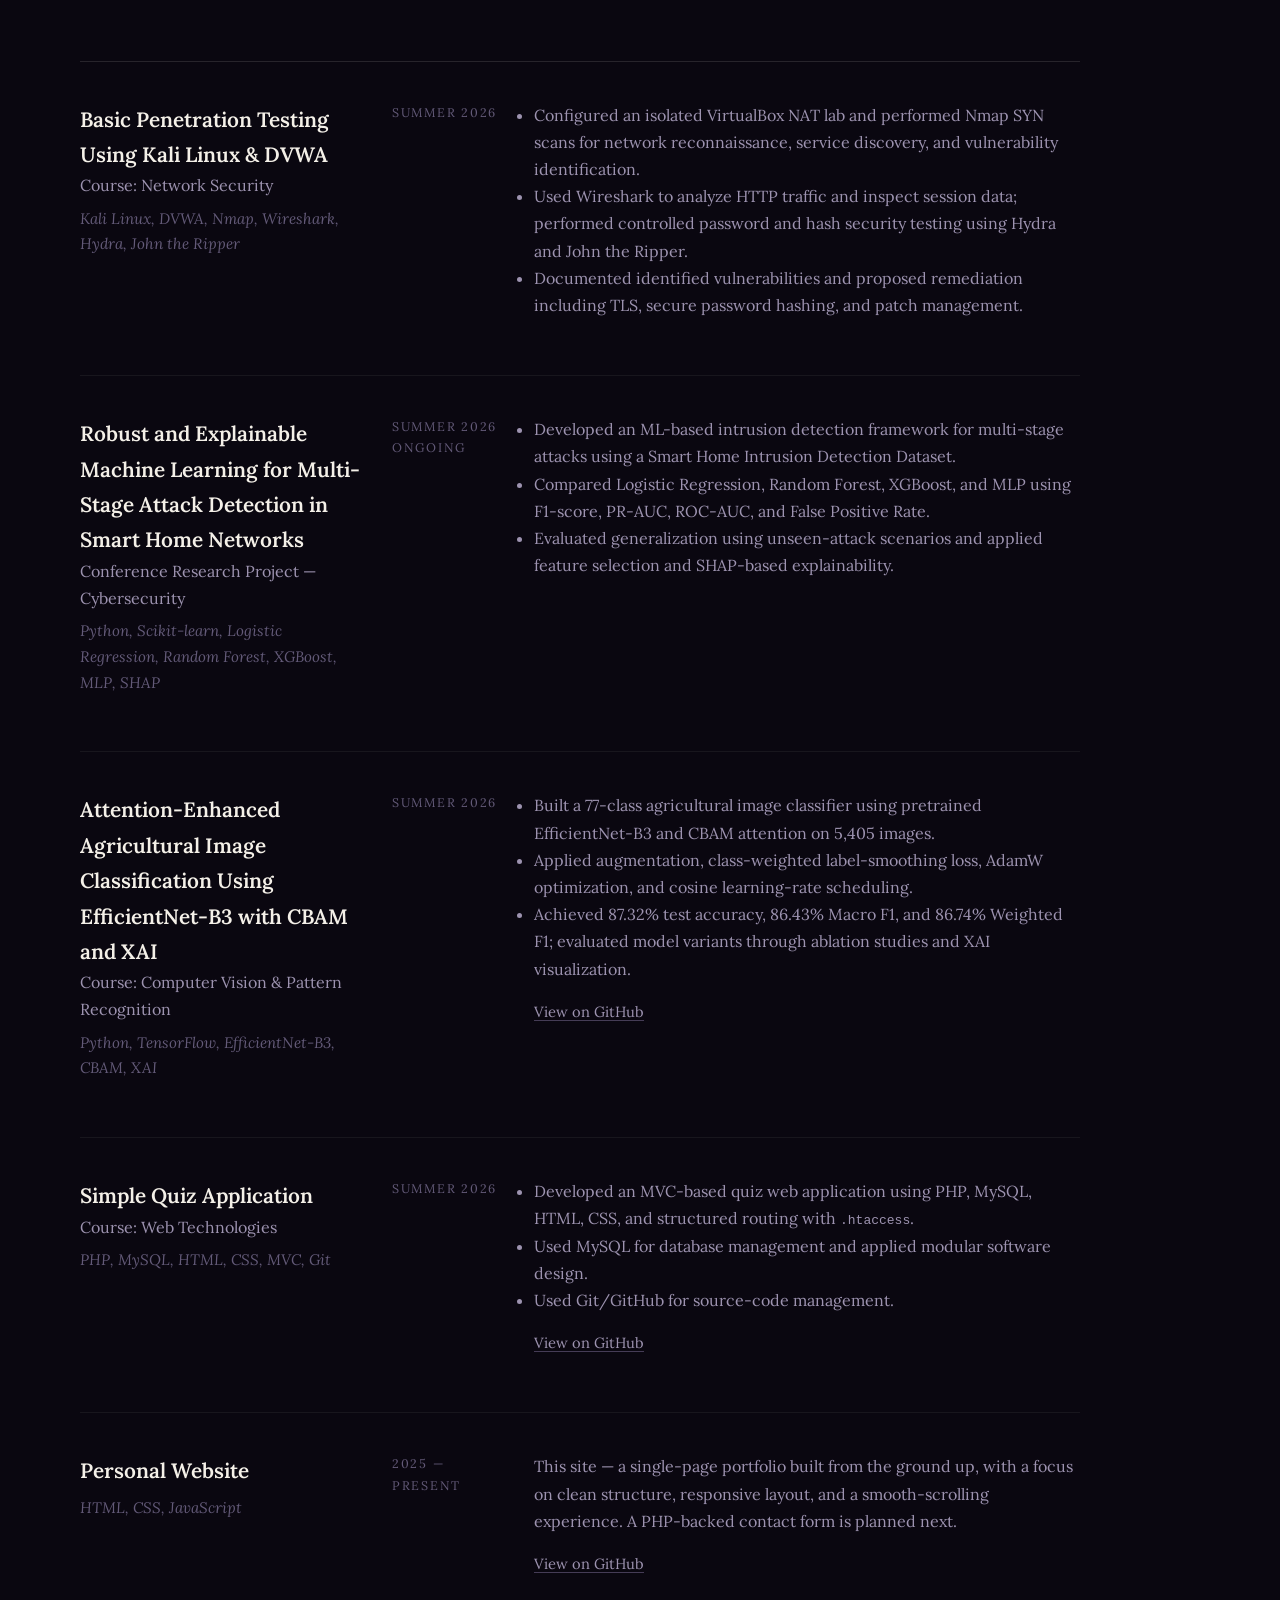
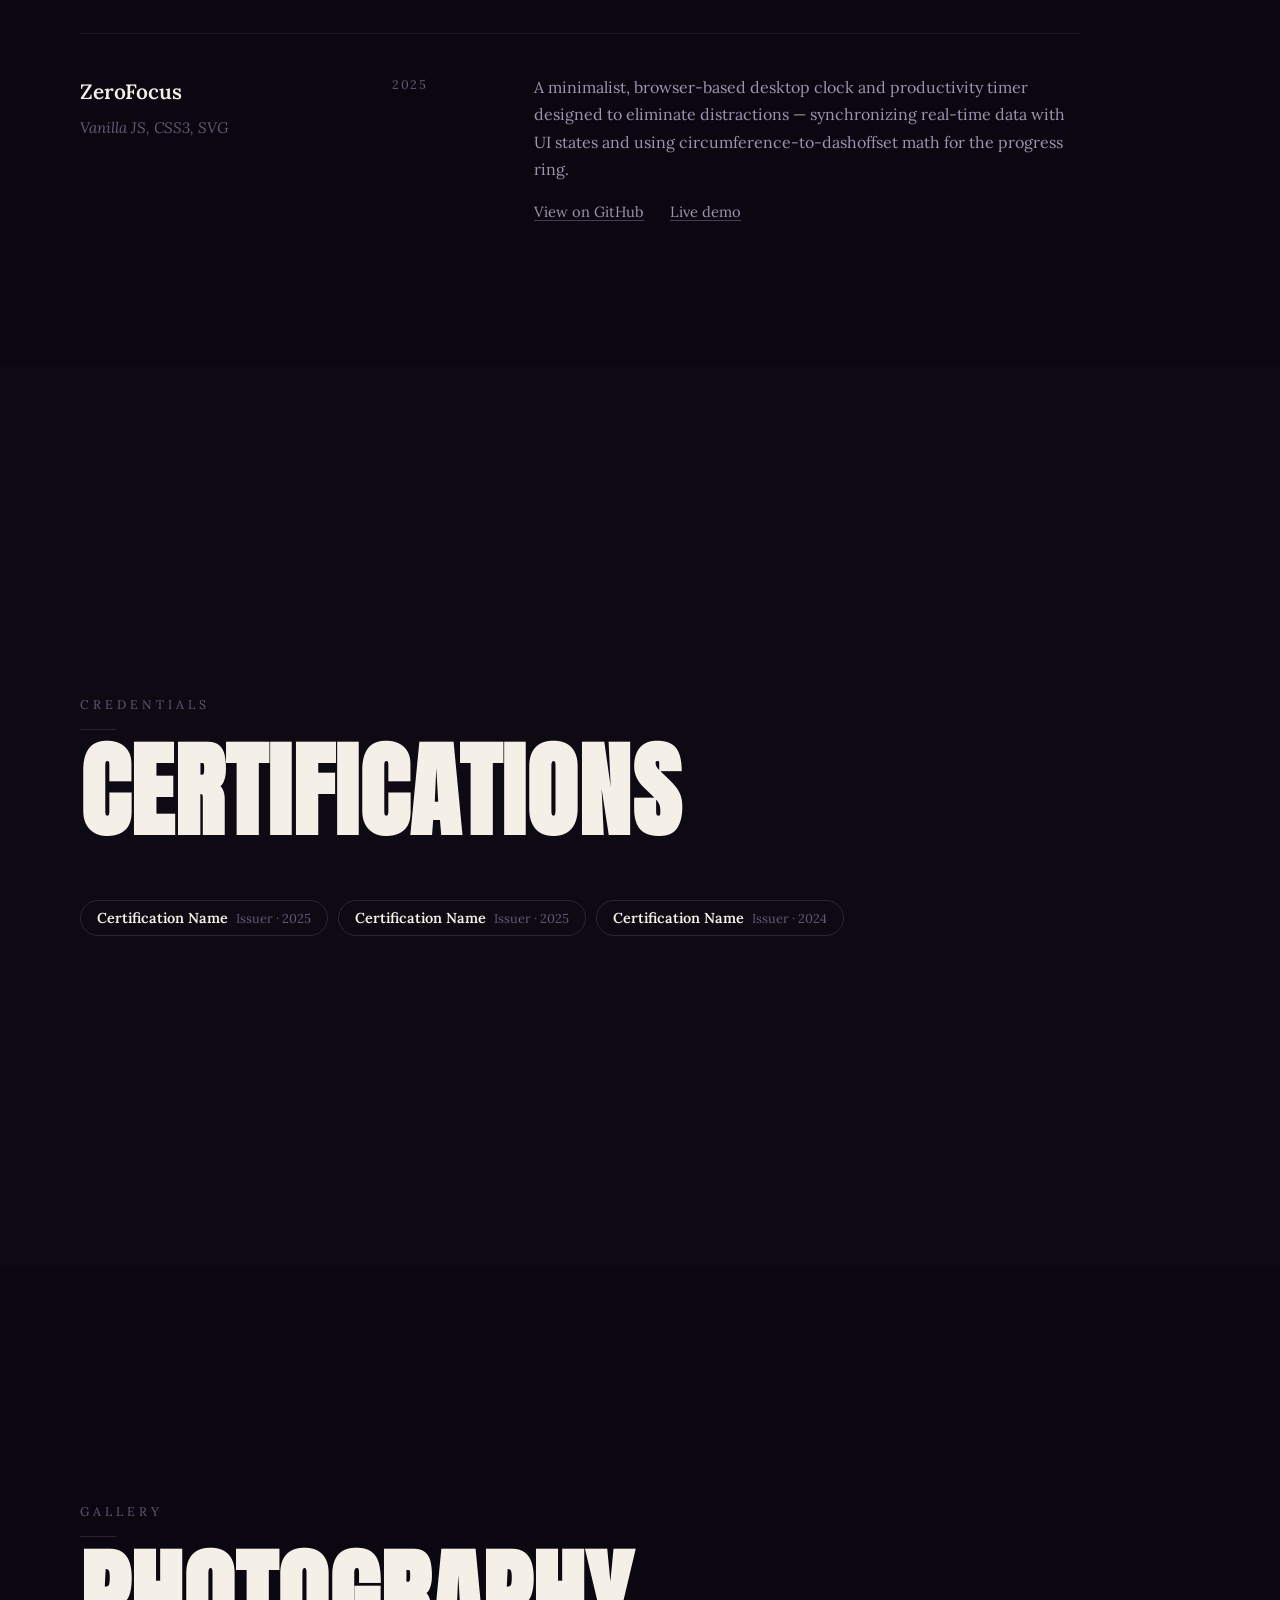
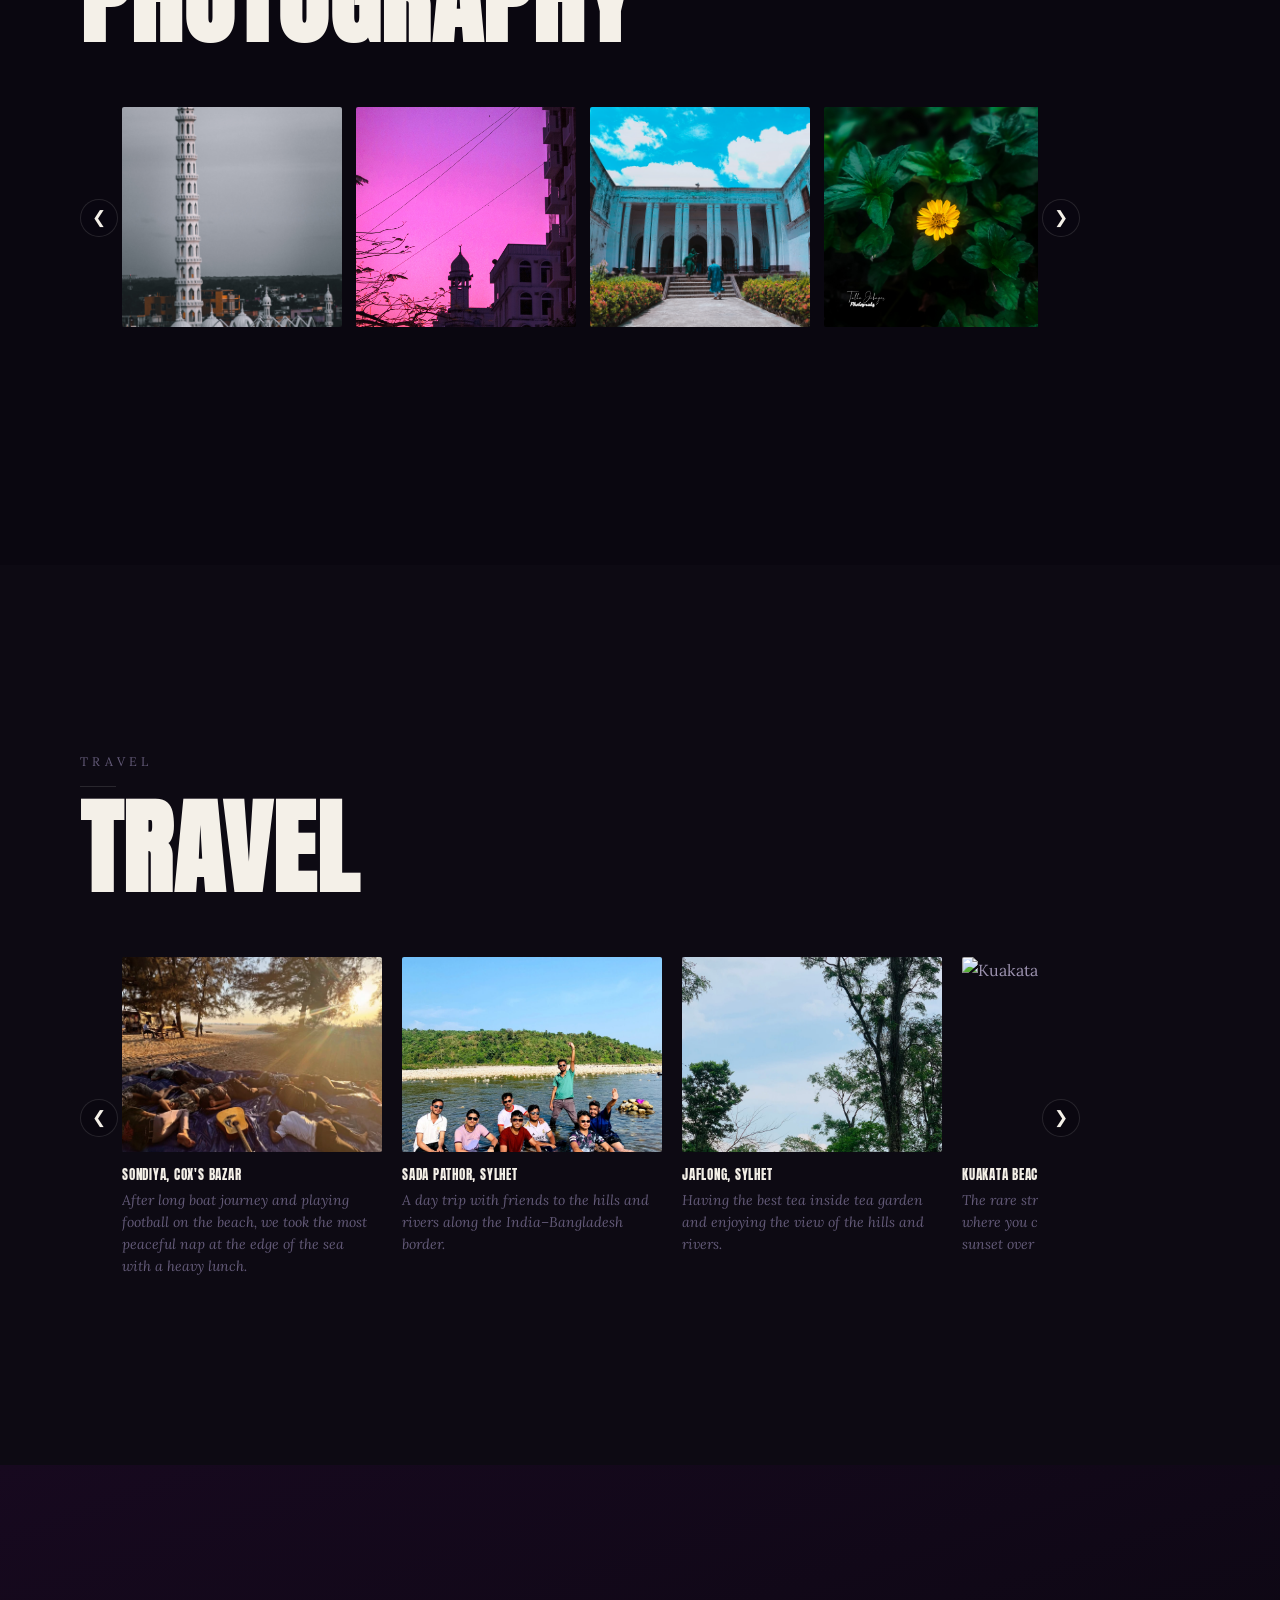
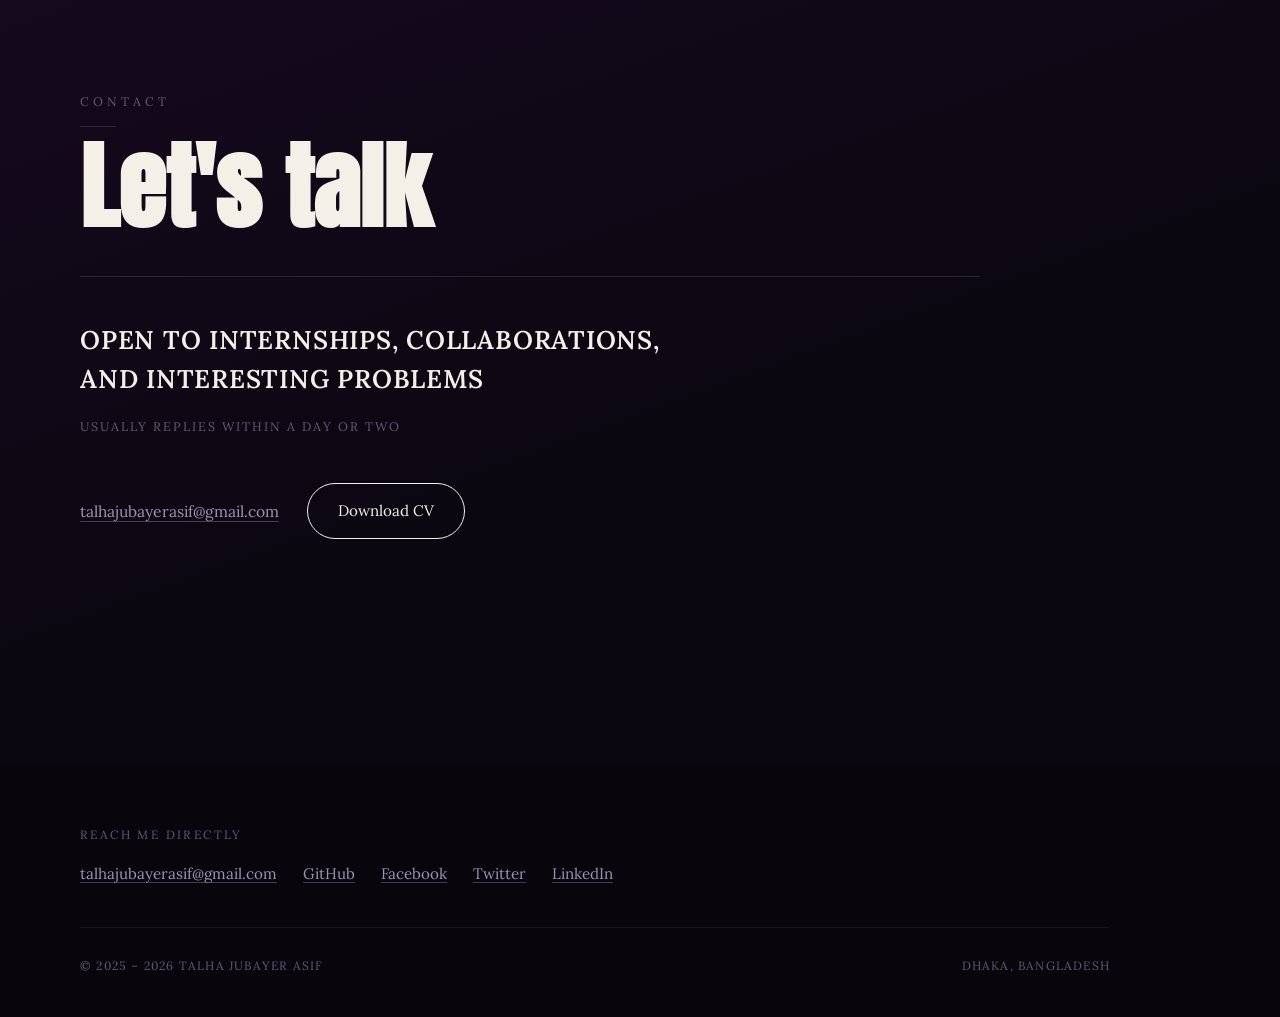
==== commit 728caaa0: "Writing section removed & certification added" ====
--- a/index.html
+++ b/index.html
@@ -57,7 +57,7 @@
         <a href="#experience">Experience</a>
         <a href="#education">Education</a>
         <a href="#projects">Projects</a>
-        <a href="#writing">Writing</a>
+        <a href="#certifications">Certifications</a>
         <a href="#gallery">Gallery</a>
         <a href="#travel">Travel</a>
         <a href="#contact">Contact</a>
@@ -70,7 +70,7 @@
         <a href="#experience">Experience</a>
         <a href="#education">Education</a>
         <a href="#projects">Projects</a>
-        <a href="#writing">Writing</a>
+        <a href="#certifications">Certifications</a>
         <a href="#gallery">Gallery</a>
         <a href="#travel">Travel</a>
         <a href="#contact">Contact</a>
@@ -380,21 +380,25 @@
         </div>
     </section>
 
-    <!-- Writing / Blog -->
-    <section id="writing">
-        <span class="eyebrow">Writing</span>
-        <h2 class="section-title">Writing</h2>
-        <div class="writing-list">
-            <div class="writing-row">
-                <div class="writing-main">
-                    <h3>From Concept to Creation: Building My Digital Home</h3>
-                    <span class="writing-meta">Personal essay</span>
-                    <p>What began as a long-term plan to build a personal site quickly turned into an immediate project — one driven as much by a need for creative expression as by the technical exercise itself. Building it became a small, steady way of working through other things too.</p>
-                </div>
-                <span class="writing-year">2025</span>
-            </div>
-        </div>
-    </section>
+    <!-- Certifications -->
+    <section id="certifications">
+        <span class="eyebrow">Credentials</span>
+        <h2 class="section-title">Certifications</h2>
+        <ul class="cert-list">
+            <li><button type="button" class="cert-badge" data-src="images/certs/cert-1.jpg" data-loc="Certification Name" data-desc="Issuer · 2025" aria-label="View certificate: Certification Name"><span class="cert-name">Certification Name</span><span class="cert-meta">Issuer &middot; 2025</span></button></li>
+            <li><button type="button" class="cert-badge" data-src="images/certs/cert-2.jpg" data-loc="Certification Name" data-desc="Issuer · 2025" aria-label="View certificate: Certification Name"><span class="cert-name">Certification Name</span><span class="cert-meta">Issuer &middot; 2025</span></button></li>
+            <li><button type="button" class="cert-badge" data-src="images/certs/cert-3.jpg" data-loc="Certification Name" data-desc="Issuer · 2024" aria-label="View certificate: Certification Name"><span class="cert-name">Certification Name</span><span class="cert-meta">Issuer &middot; 2024</span></button></li>
+        </ul>
+    </section>
+
+    <!-- Certificate lightbox -->
+    <div id="lightboxCert" class="lightbox">
+        <button id="lightboxCloseCert" class="lightbox-close" aria-label="Close">&times;</button>
+        <button id="lightboxPrevCert" class="lightbox-nav lightbox-prev" aria-label="Previous">&#10094;</button>
+        <img id="lightboxImgCert" src="" alt="">
+        <div id="lightboxCaptionCert" class="lightbox-caption"></div>
+        <button id="lightboxNextCert" class="lightbox-nav lightbox-next" aria-label="Next">&#10095;</button>
+    </div>
 
     <!-- Gallery -->
     <section id="gallery">
@@ -472,21 +476,21 @@
             </div>
             <div class="travel-card">
                 <div class="travel-item">
-                    <img src="images/travel/group1.jpg" alt="Jaflong" loading="lazy"
-                         data-loc="Jaflong, Sylhet" data-desc="A day trip with friends to the hills and rivers along the India–Bangladesh border.">
+                    <img src="images/travel/group1.jpg" alt="sada pathor" loading="lazy"
+                         data-loc="Sada Pathor, Sylhet" data-desc="A day trip with friends to the hills and rivers along the India–Bangladesh border.">
+                </div>
+                <div class="travel-info">
+                    <span class="travel-loc">Sada Pathor, Sylhet</span>
+                    <p class="travel-desc">A day trip with friends to the hills and rivers along the India–Bangladesh border.</p>
+                </div>
+            </div>
+            <div class="travel-card">
+                <div class="travel-item">
+                    <img src="images/travel/jaflong2.jpg" alt="Jaflong" loading="lazy"
+                         data-loc="Jaflong, Sylhet" data-desc="Having the best tea inside tea garden and enjoying the view of the hills and rivers.">
                 </div>
                 <div class="travel-info">
                     <span class="travel-loc">Jaflong, Sylhet</span>
-                    <p class="travel-desc">A day trip with friends to the hills and rivers along the India–Bangladesh border.</p>
-                </div>
-            </div>
-            <div class="travel-card">
-                <div class="travel-item">
-                    <img src="images/travel/jaflong2.jpg" alt="Sundarbans" loading="lazy"
-                         data-loc="Sundarbans" data-desc="Having the best tea inside tea garden and enjoying the view of the hills and rivers.">
-                </div>
-                <div class="travel-info">
-                    <span class="travel-loc">Sundarbans</span>
                     <p class="travel-desc">Having the best tea inside tea garden and enjoying the view of the hills and rivers.</p>
                 </div>
             </div>
--- a/Style.css
+++ b/Style.css
@@ -456,52 +456,53 @@
 }
 
 /* =========================================================
-   WRITING (blog) — list rows
-========================================================= */
-.writing-list {
+   CERTIFICATIONS — badge list
+========================================================= */
+.cert-list {
+    list-style: none;
+    margin: 0;
+    padding: 0;
     max-width: 900px;
-}
-
-.writing-row {
-    position: relative;
-    display: flex;
-    justify-content: space-between;
+    display: flex;
+    flex-wrap: wrap;
+    gap: 10px;
+}
+
+.cert-badge {
+    font: inherit;
+    color: inherit;
+    background: transparent;
+    text-align: left;
+    cursor: pointer;
+    display: inline-flex;
     align-items: baseline;
-    gap: 24px;
-    padding: 26px 20px;
-    border-bottom: 1px solid var(--line-soft);
-    transition: background-color 0.25s ease;
-}
-
-.writing-row:hover {
+    gap: 8px;
+    padding: 7px 16px;
+    border: 1px solid var(--line);
+    border-radius: 999px;
+    line-height: 1.4;
+    transition: border-color 0.25s ease, background-color 0.25s ease;
+}
+
+.cert-badge:hover {
+    border-color: var(--accent-soft);
     background: rgba(245, 242, 236, 0.03);
 }
 
-.writing-main h3 {
+.cert-badge:focus-visible {
+    outline: 2px solid var(--accent);
+    outline-offset: 3px;
+}
+
+.cert-name {
     font-family: var(--font-body);
     font-weight: 600;
-    font-size: 1.15rem;
-    color: var(--ink);
-}
-
-.writing-main .writing-meta {
-    display: block;
-    margin-top: 6px;
-    font-style: italic;
     font-size: 0.9rem;
-    color: var(--ink-faint);
-}
-
-.writing-main p {
-    margin-top: 14px;
-    max-width: 60ch;
-    text-align: left;
-}
-
-.writing-year {
-    flex-shrink: 0;
-    font-size: 0.85rem;
-    letter-spacing: 0.08em;
+    color: var(--ink);
+}
+
+.cert-meta {
+    font-size: 0.8rem;
     color: var(--ink-faint);
 }
 
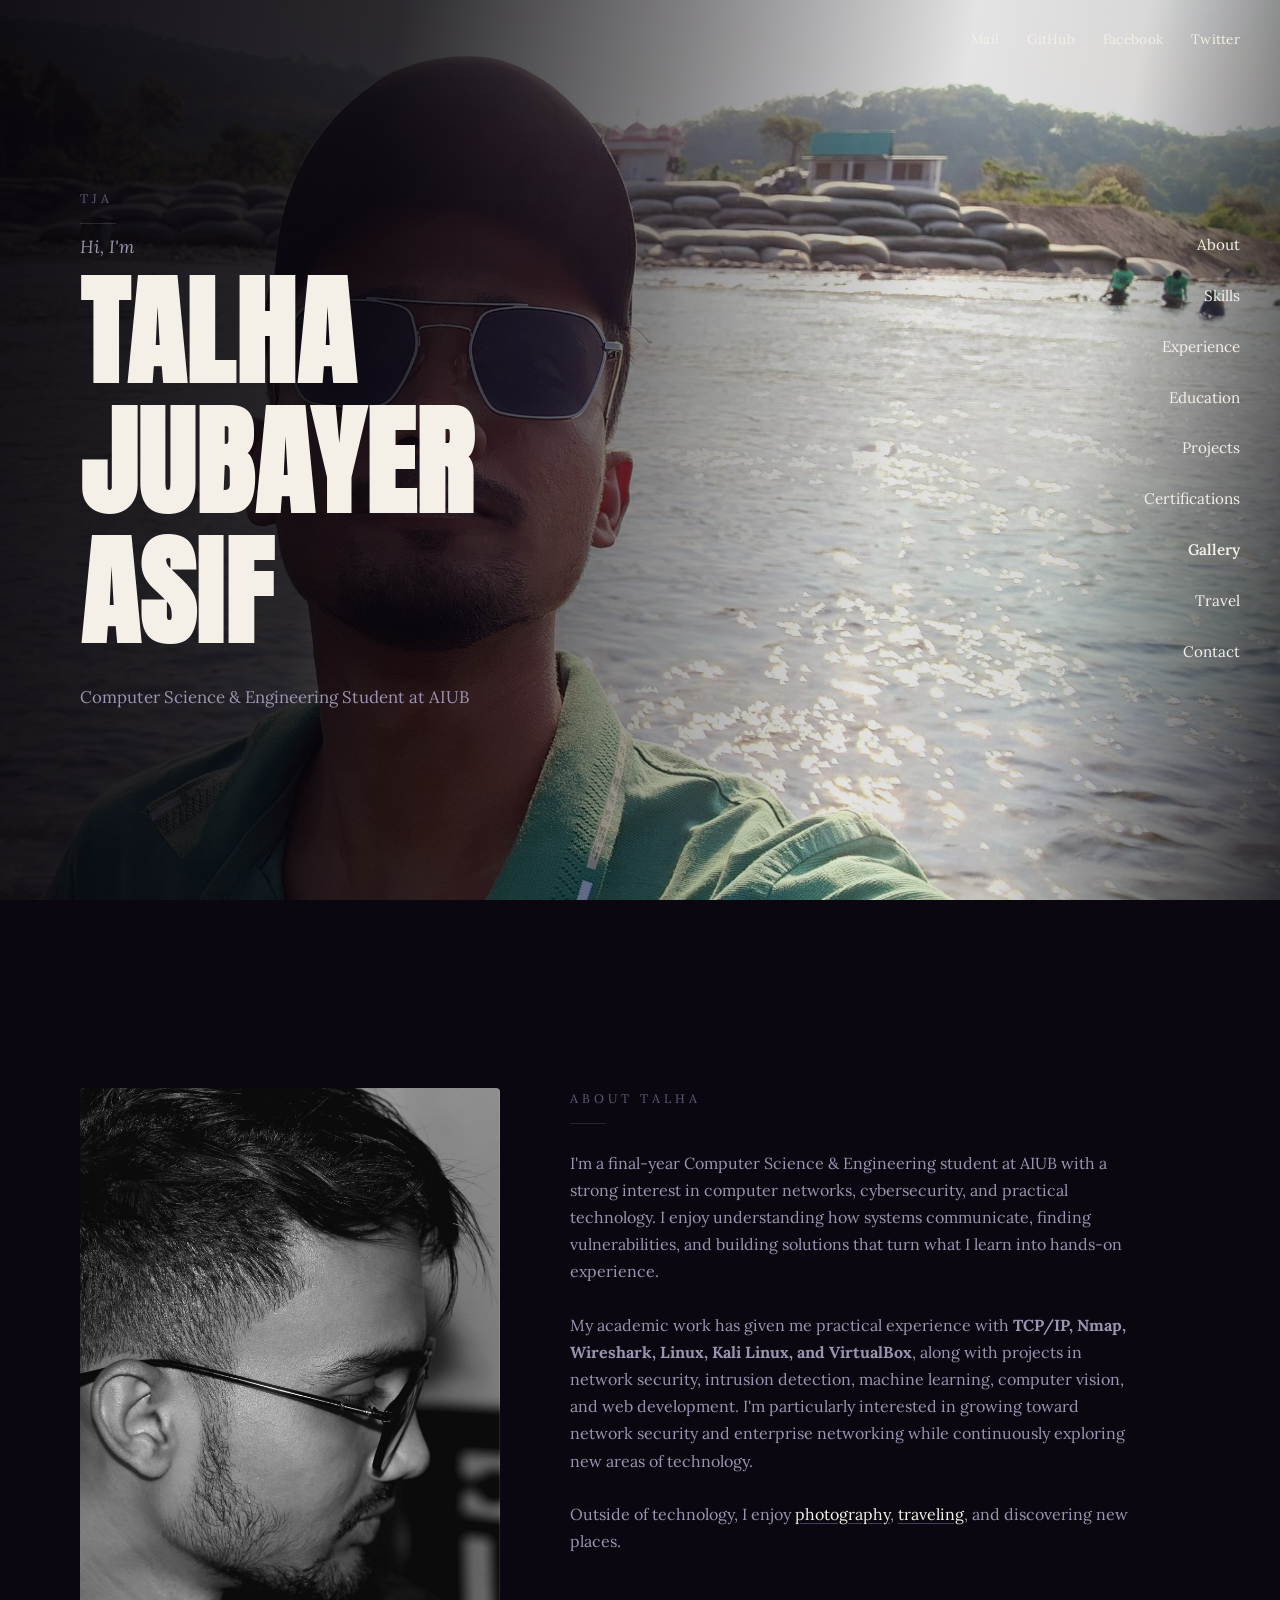
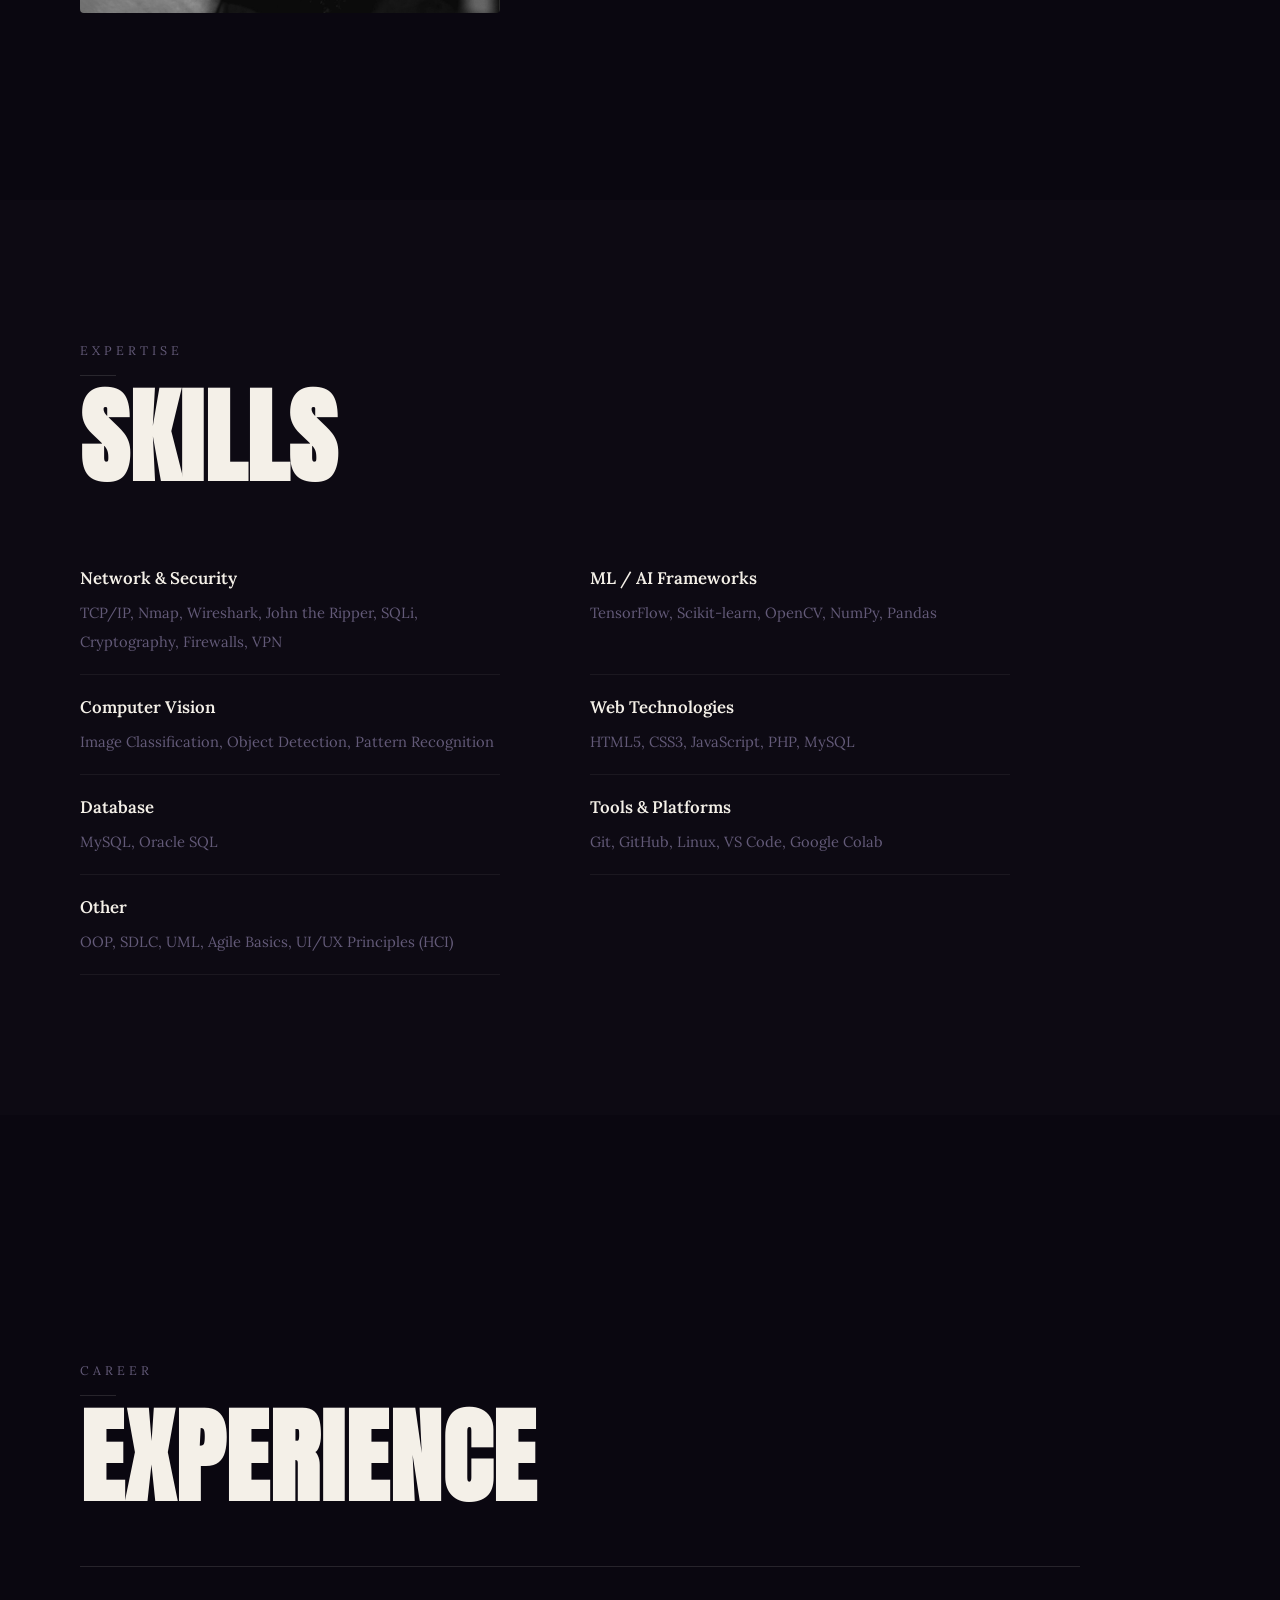
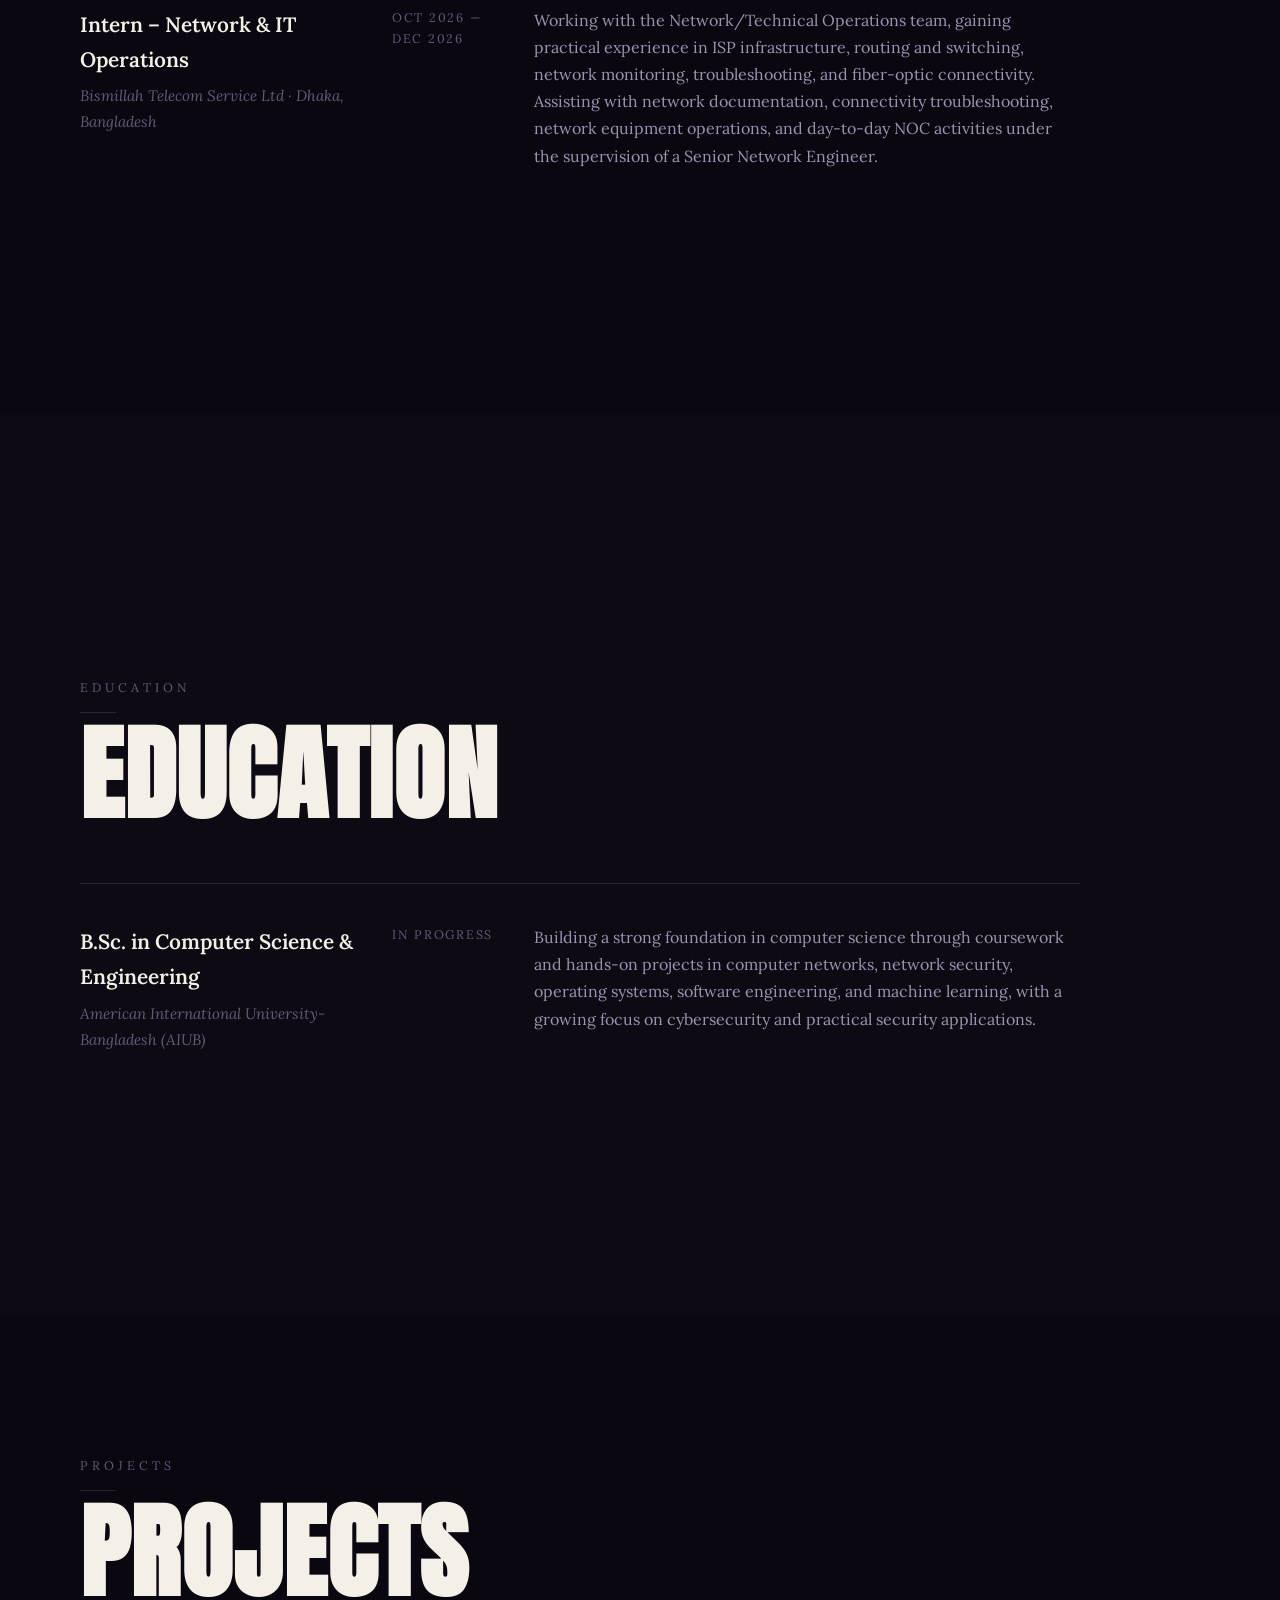
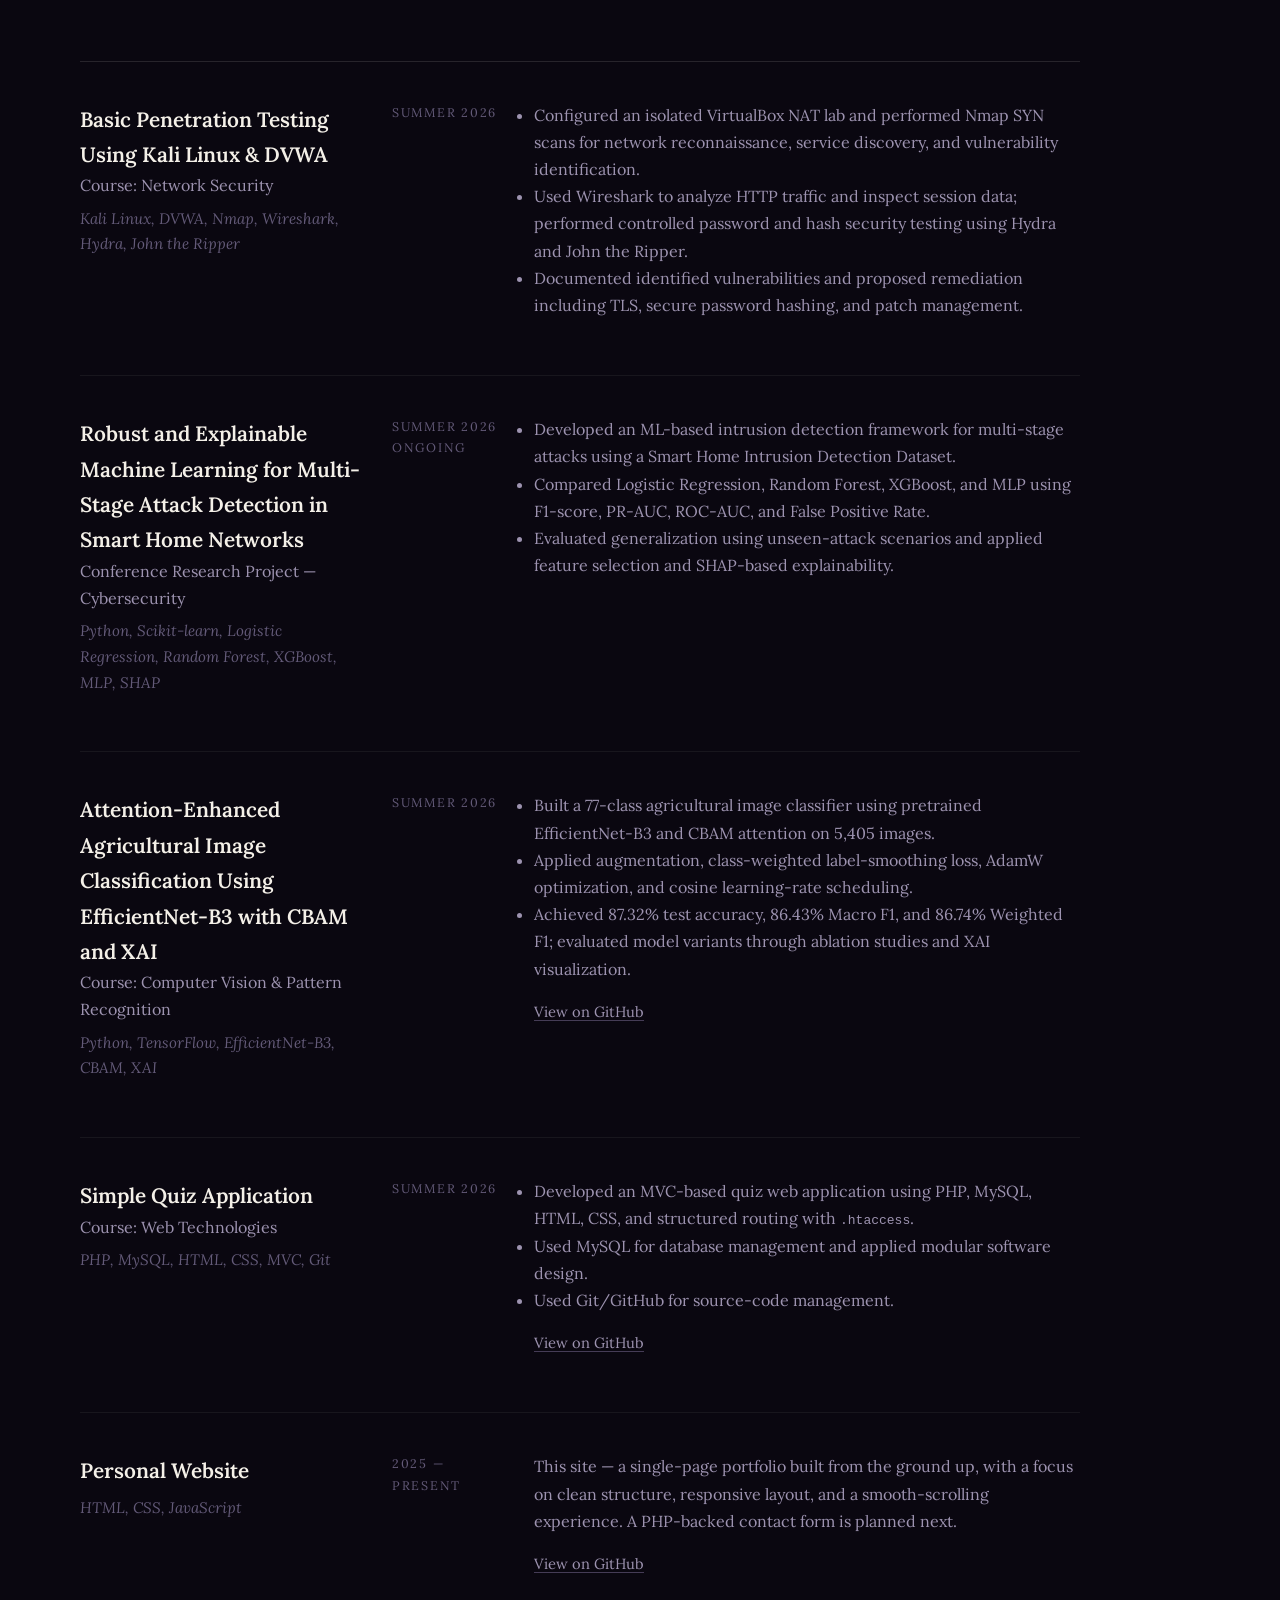
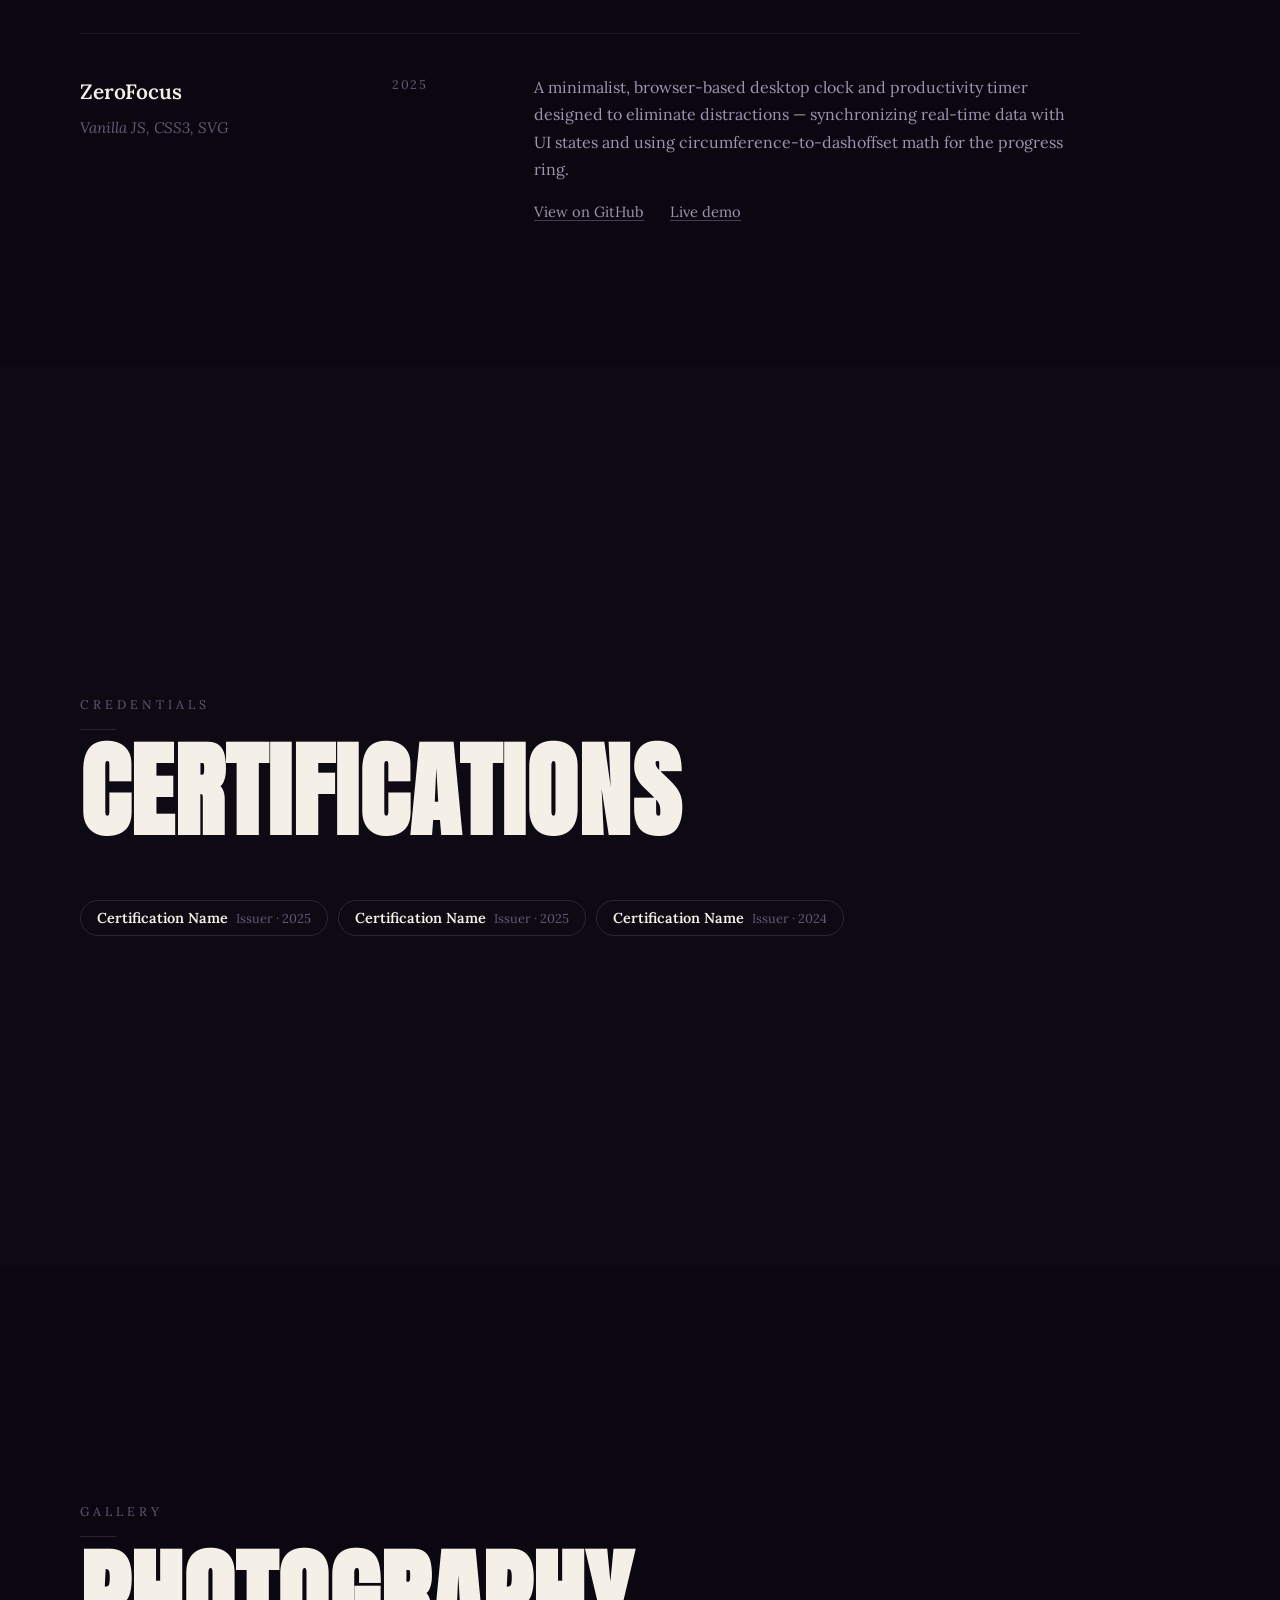
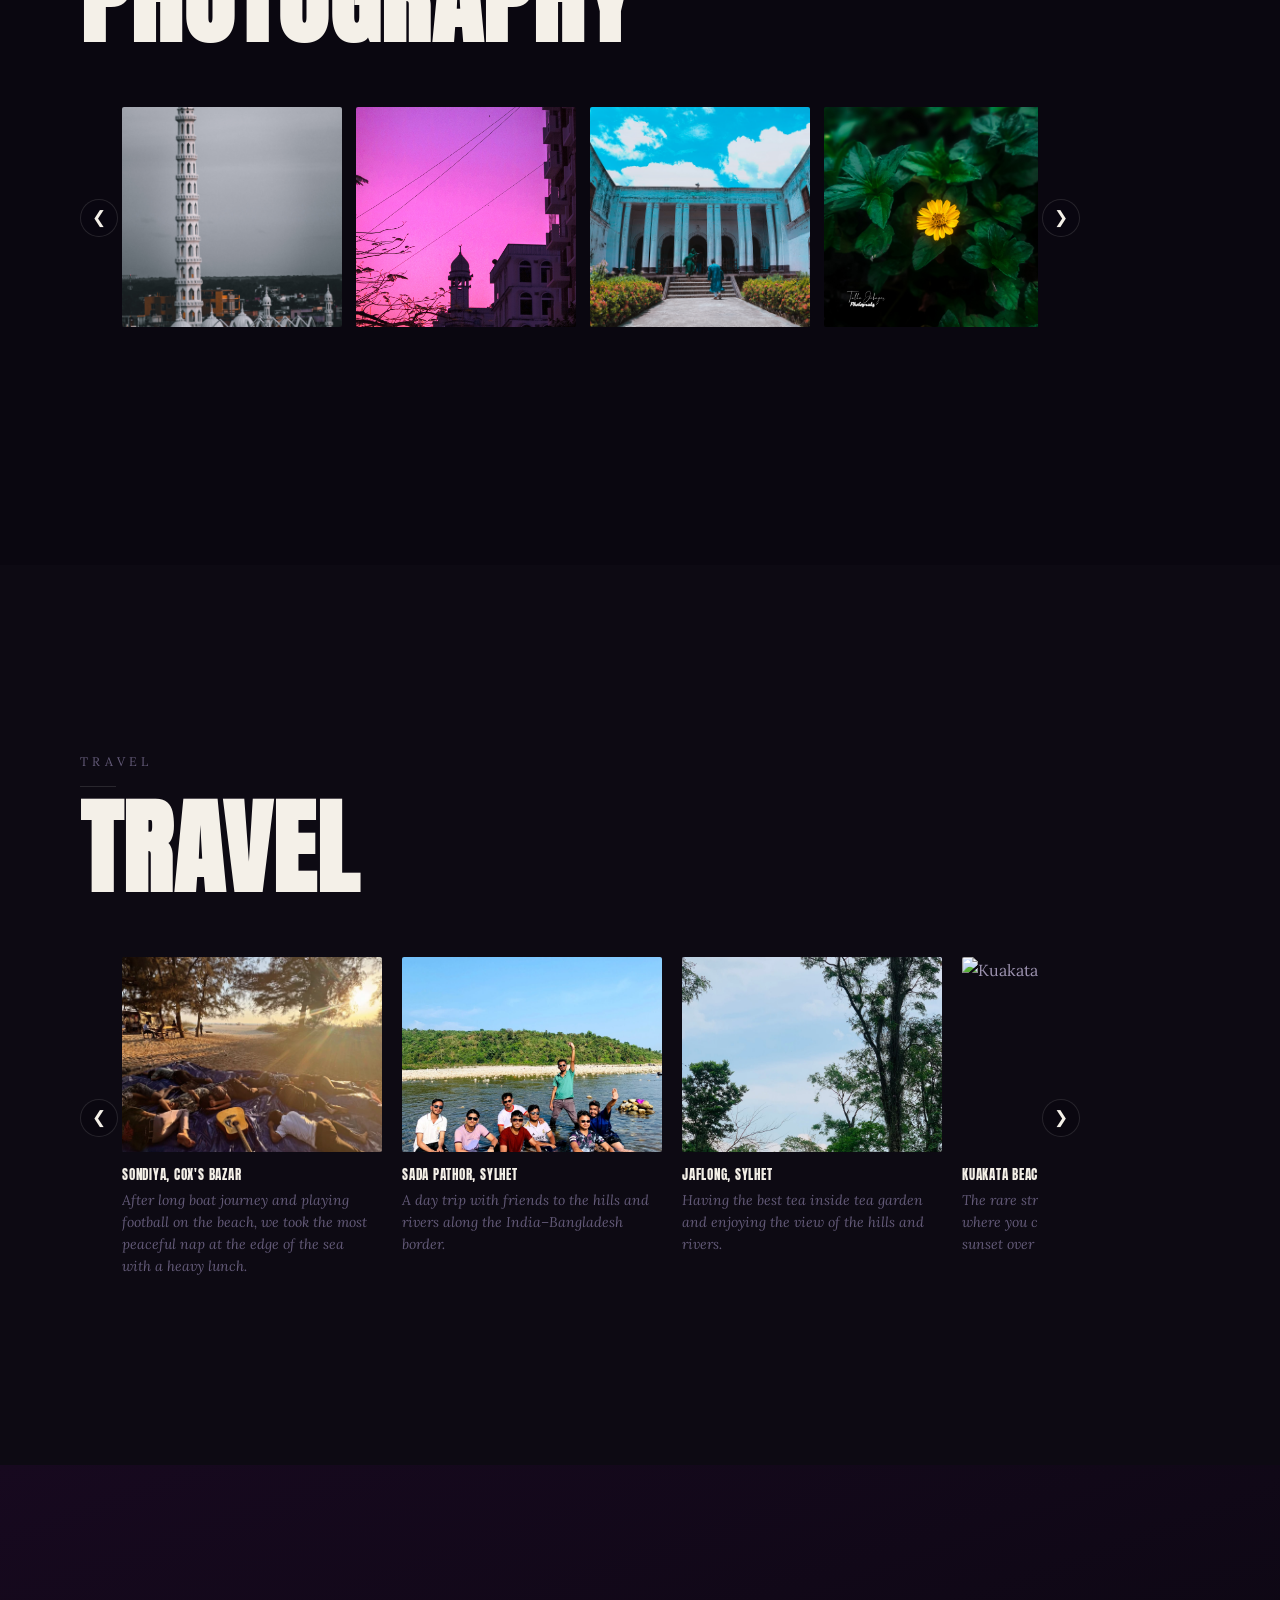
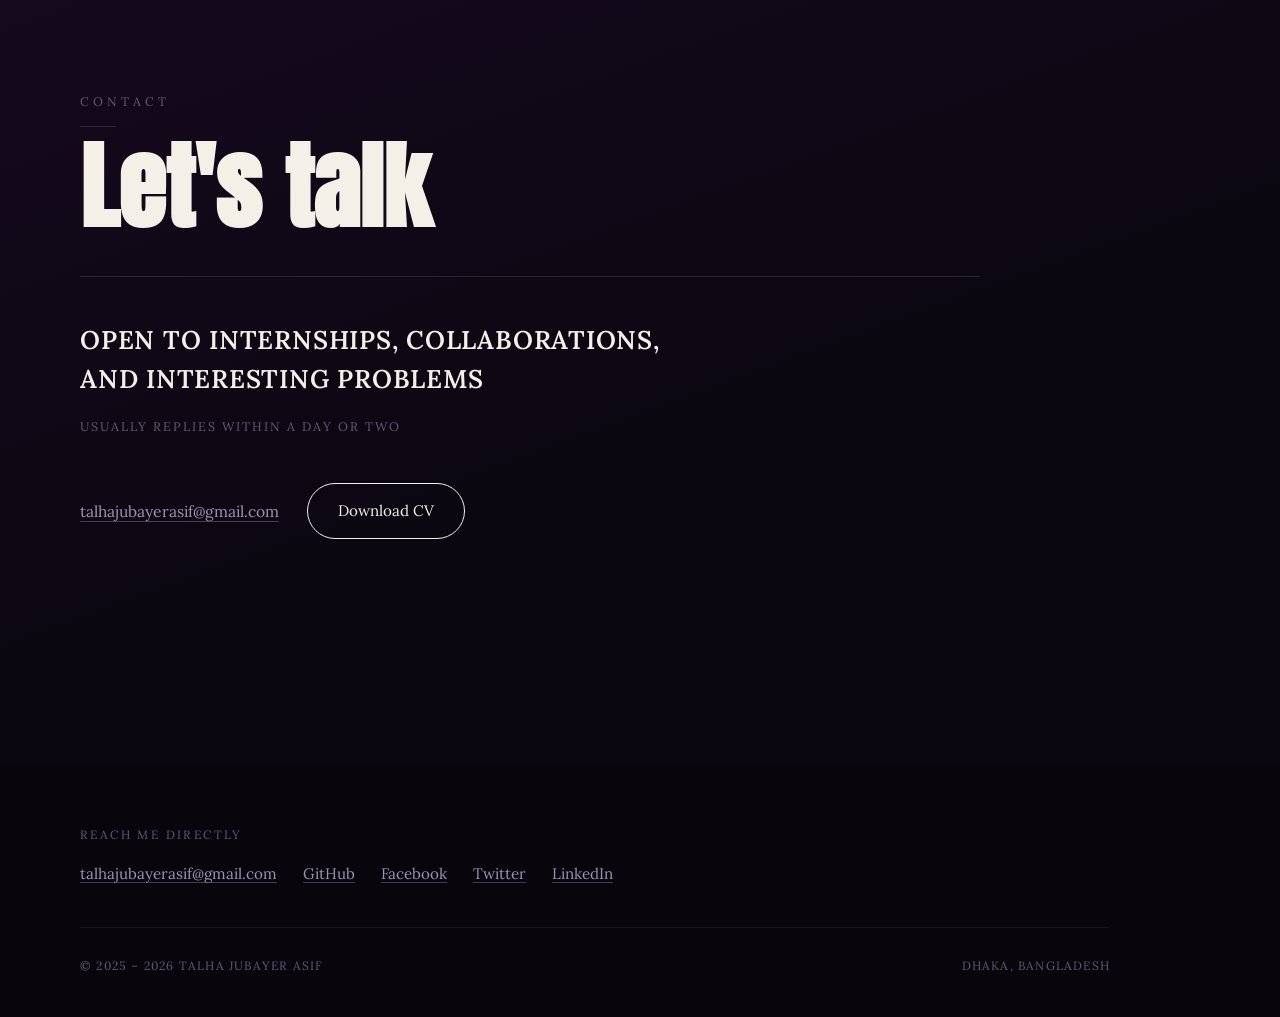
==== commit 53618d98: "About & Experience section update" ====
--- a/index.html
+++ b/index.html
@@ -87,18 +87,43 @@
     </section>
 
     <!-- About -->
+
     <section id="about">
         <div class="about-layout">
             <div class="about-photo">
                 <img src="images/Background.jpg" alt="Talha Jubayer Asif" loading="lazy">
             </div>
-            <div class="about-copy">
-                <span class="eyebrow">About Talha</span>
-                <p>I'm a technology enthusiast with a knack for building and creating. I believe in the power of code to bring ideas to life — whether that's a new web project, a bit of data analysis, or a language I haven't touched before. I'm at my best when I'm learning and growing, and this site is where I share that journey.</p>
-                <p>In my free time, I enjoy <a class="inline-link" href="#gallery">photography</a>, <a class="inline-link" href="#travel">traveling</a>, and sleeping.</p>
-            </div>
-        </div>
-    </section>
+
+        <div class="about-copy">
+            <span class="eyebrow">About Talha</span>
+
+            <p>
+                I'm a final-year Computer Science & Engineering student at AIUB with a strong
+                interest in computer networks, cybersecurity, and practical technology.
+                I enjoy understanding how systems communicate, finding vulnerabilities,
+                and building solutions that turn what I learn into hands-on experience.
+            </p>
+
+            <p>
+                My academic work has given me practical experience with
+                <strong>TCP/IP, Nmap, Wireshark, Linux, Kali Linux, and VirtualBox</strong>,
+                along with projects in network security, intrusion detection, machine learning,
+                computer vision, and web development. I'm particularly interested in growing
+                toward network security and enterprise networking while continuously exploring
+                new areas of technology.
+            </p>
+
+            <p>
+                Outside of technology, I enjoy
+                <a class="inline-link" href="#gallery">photography</a>,
+                <a class="inline-link" href="#travel">traveling</a>,
+                and discovering new places.
+            </p>
+        </div>
+    </div>
+
+    </section>
+
 
     <!-- Skills -->
     <section id="skills">
@@ -136,23 +161,37 @@
         </div>
     </section>
 
+
     <!-- Experience -->
     <section id="experience">
         <span class="eyebrow">Career</span>
         <h2 class="section-title">Experience</h2>
-        <div class="entry-list">
-            <div class="entry">
-                <div>
-                    <div class="entry-role">Internship</div>
-                    <div class="entry-org">Dhaka, Bangladesh</div>
-                </div>
-                <div class="entry-date">Oct 2026 —<br>Present</div>
-                <div class="entry-body">
-                    <p>Started my journey in the field of network administration.</p>
-                </div>
-            </div>
-        </div>
-    </section>
+
+    <div class="entry-list">
+        <div class="entry">
+            <div>
+                <div class="entry-role">Intern – Network & IT Operations</div>
+                <div class="entry-org">Bismillah Telecom Service Ltd · Dhaka, Bangladesh</div>
+            </div>
+
+            <div class="entry-date">Oct 2026 —<br>Dec 2026</div>
+
+            <div class="entry-body">
+                <p>
+                    Working with the Network/Technical Operations team, gaining practical
+                    experience in ISP infrastructure, routing and switching, network
+                    monitoring, troubleshooting, and fiber-optic connectivity.
+                </p>
+                <p>
+                    Assisting with network documentation, connectivity troubleshooting,
+                    network equipment operations, and day-to-day NOC activities under
+                    the supervision of a Senior Network Engineer.
+                </p>
+            </div>
+        </div>
+    </div>
+    </section>
+
 
     <!-- Education -->
     <section id="education">
